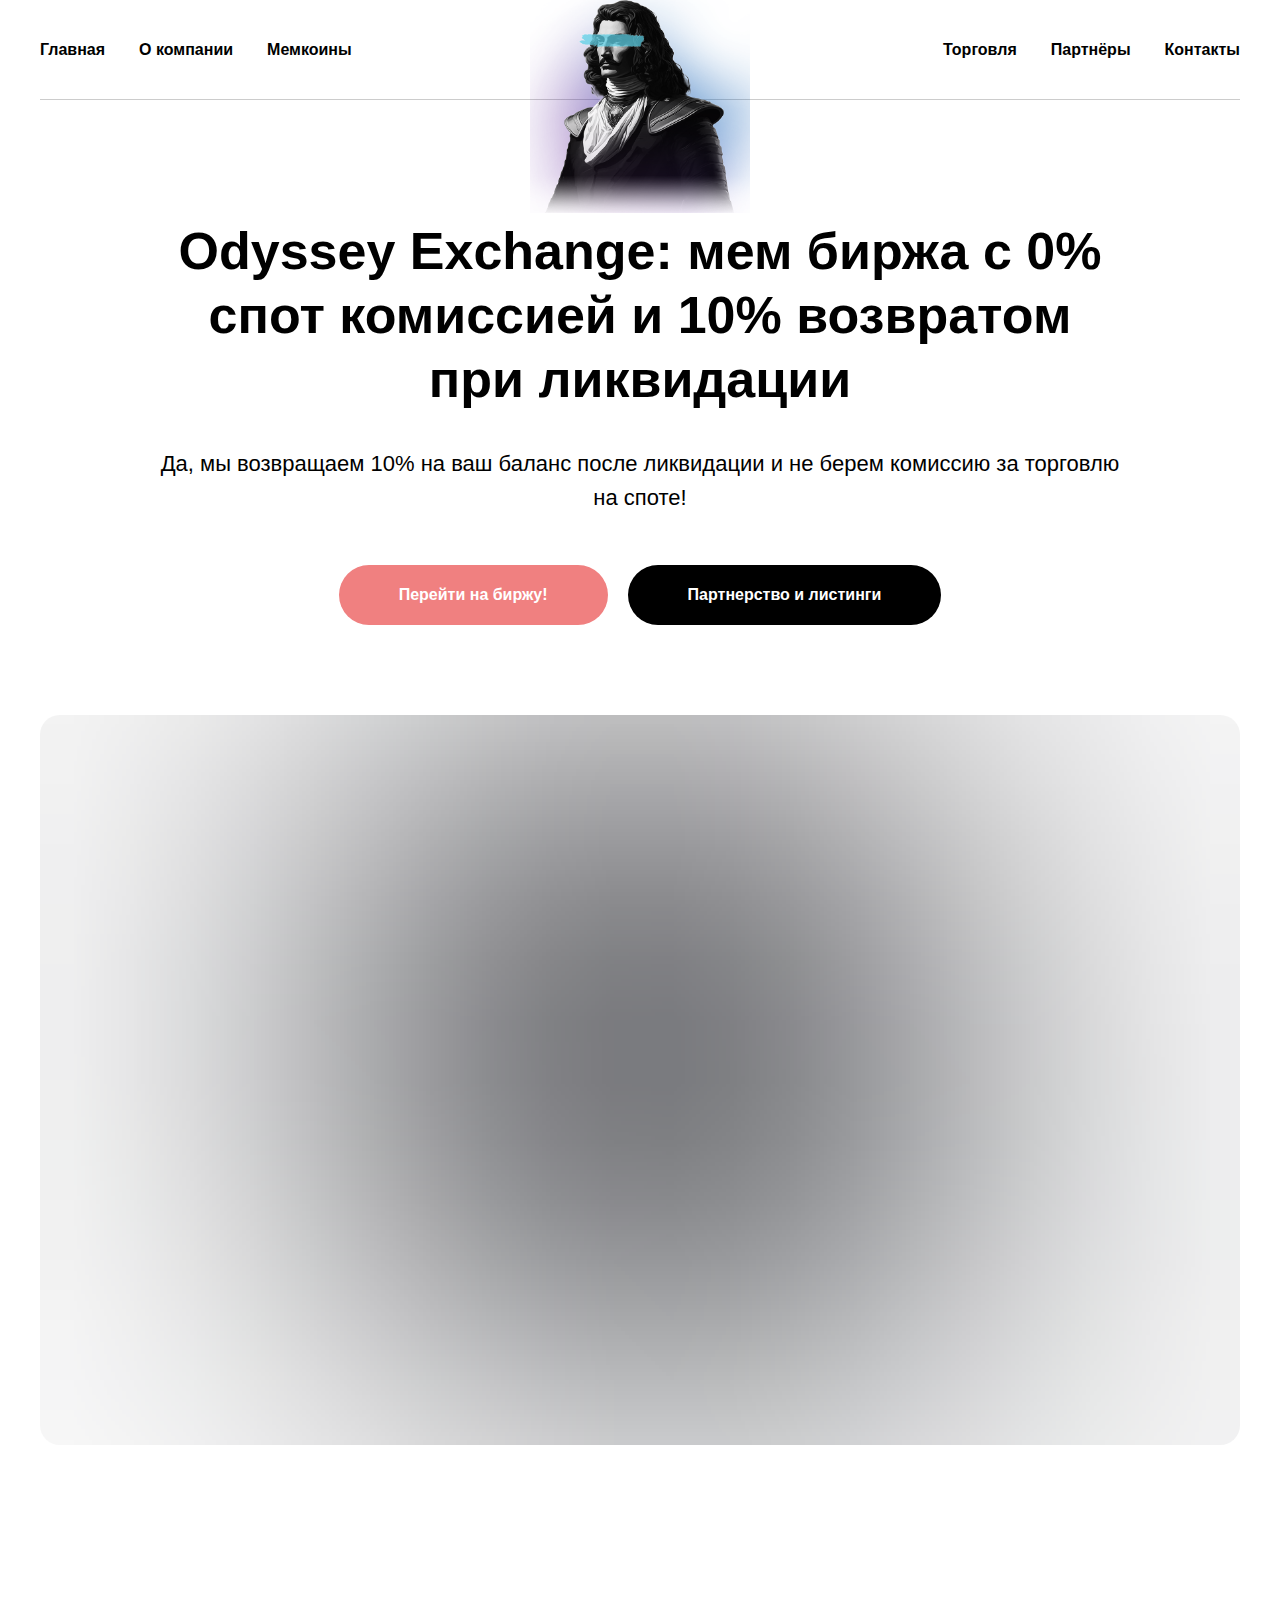
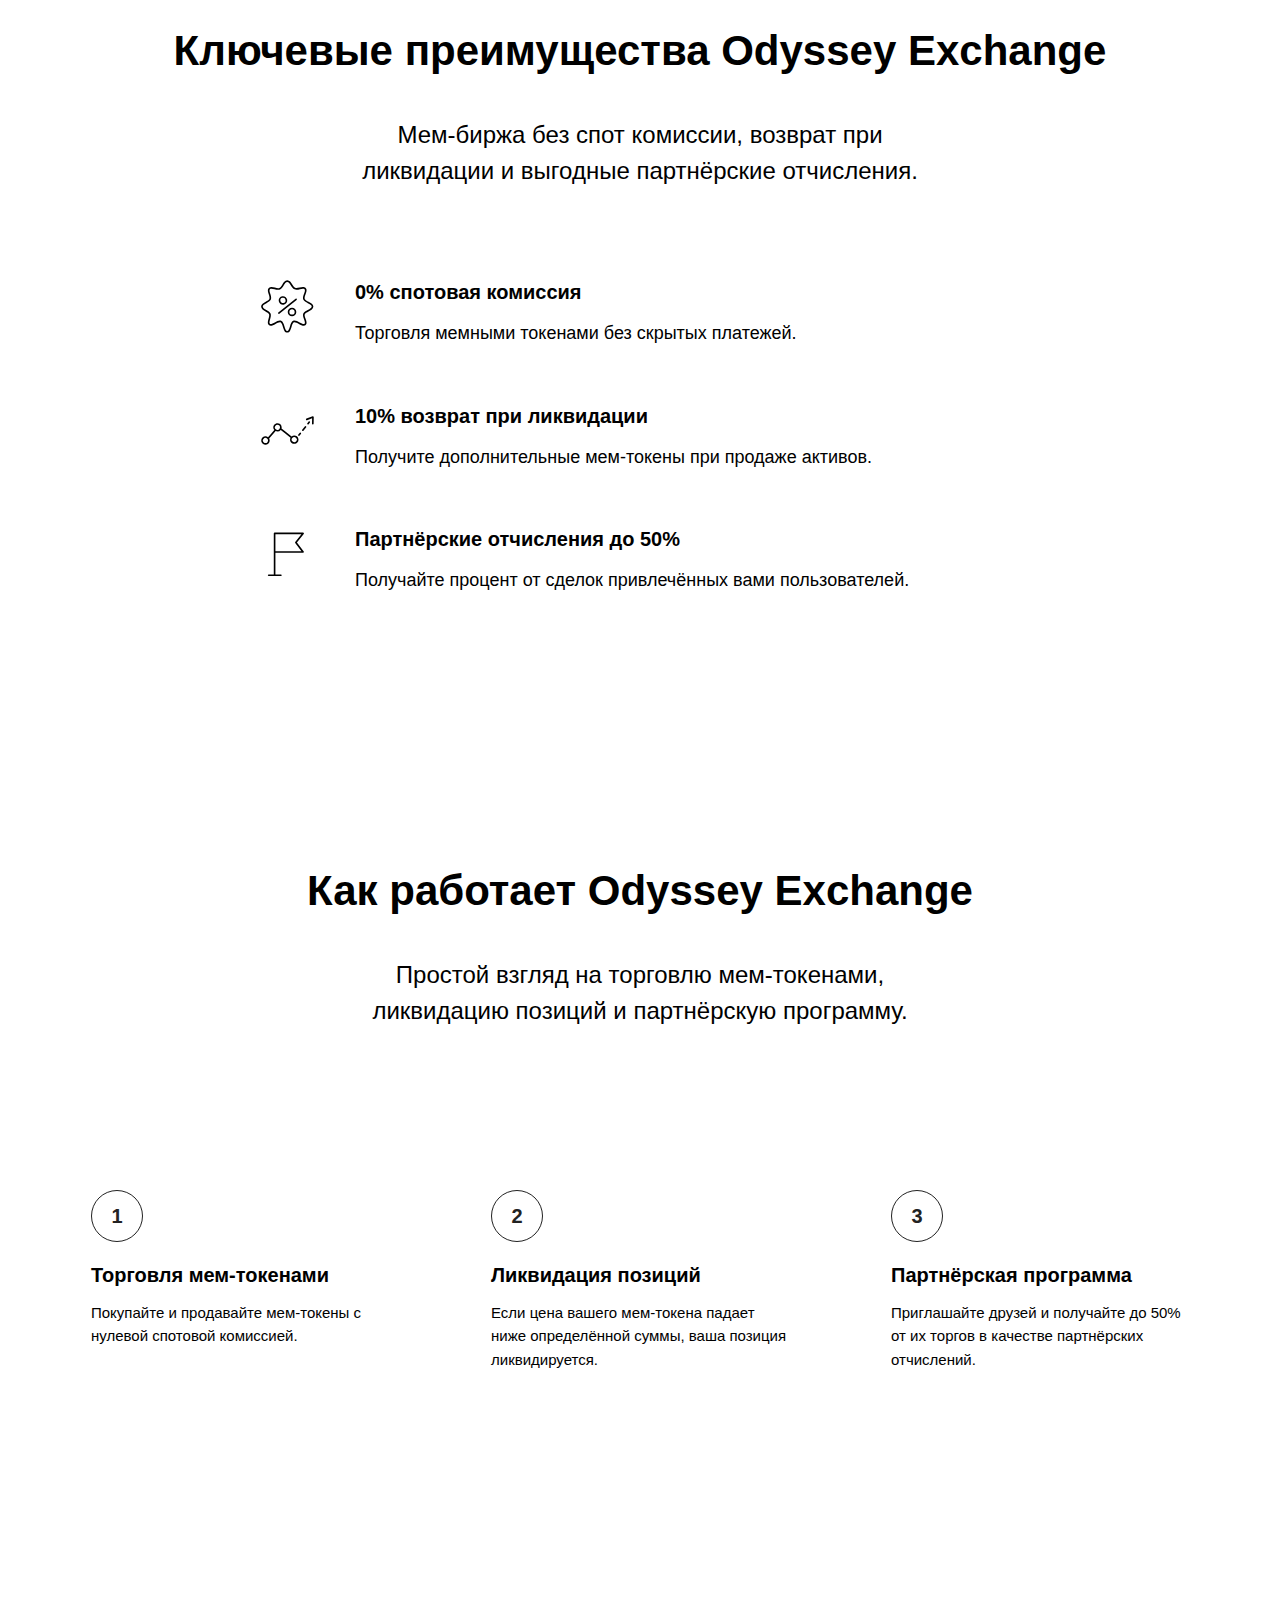
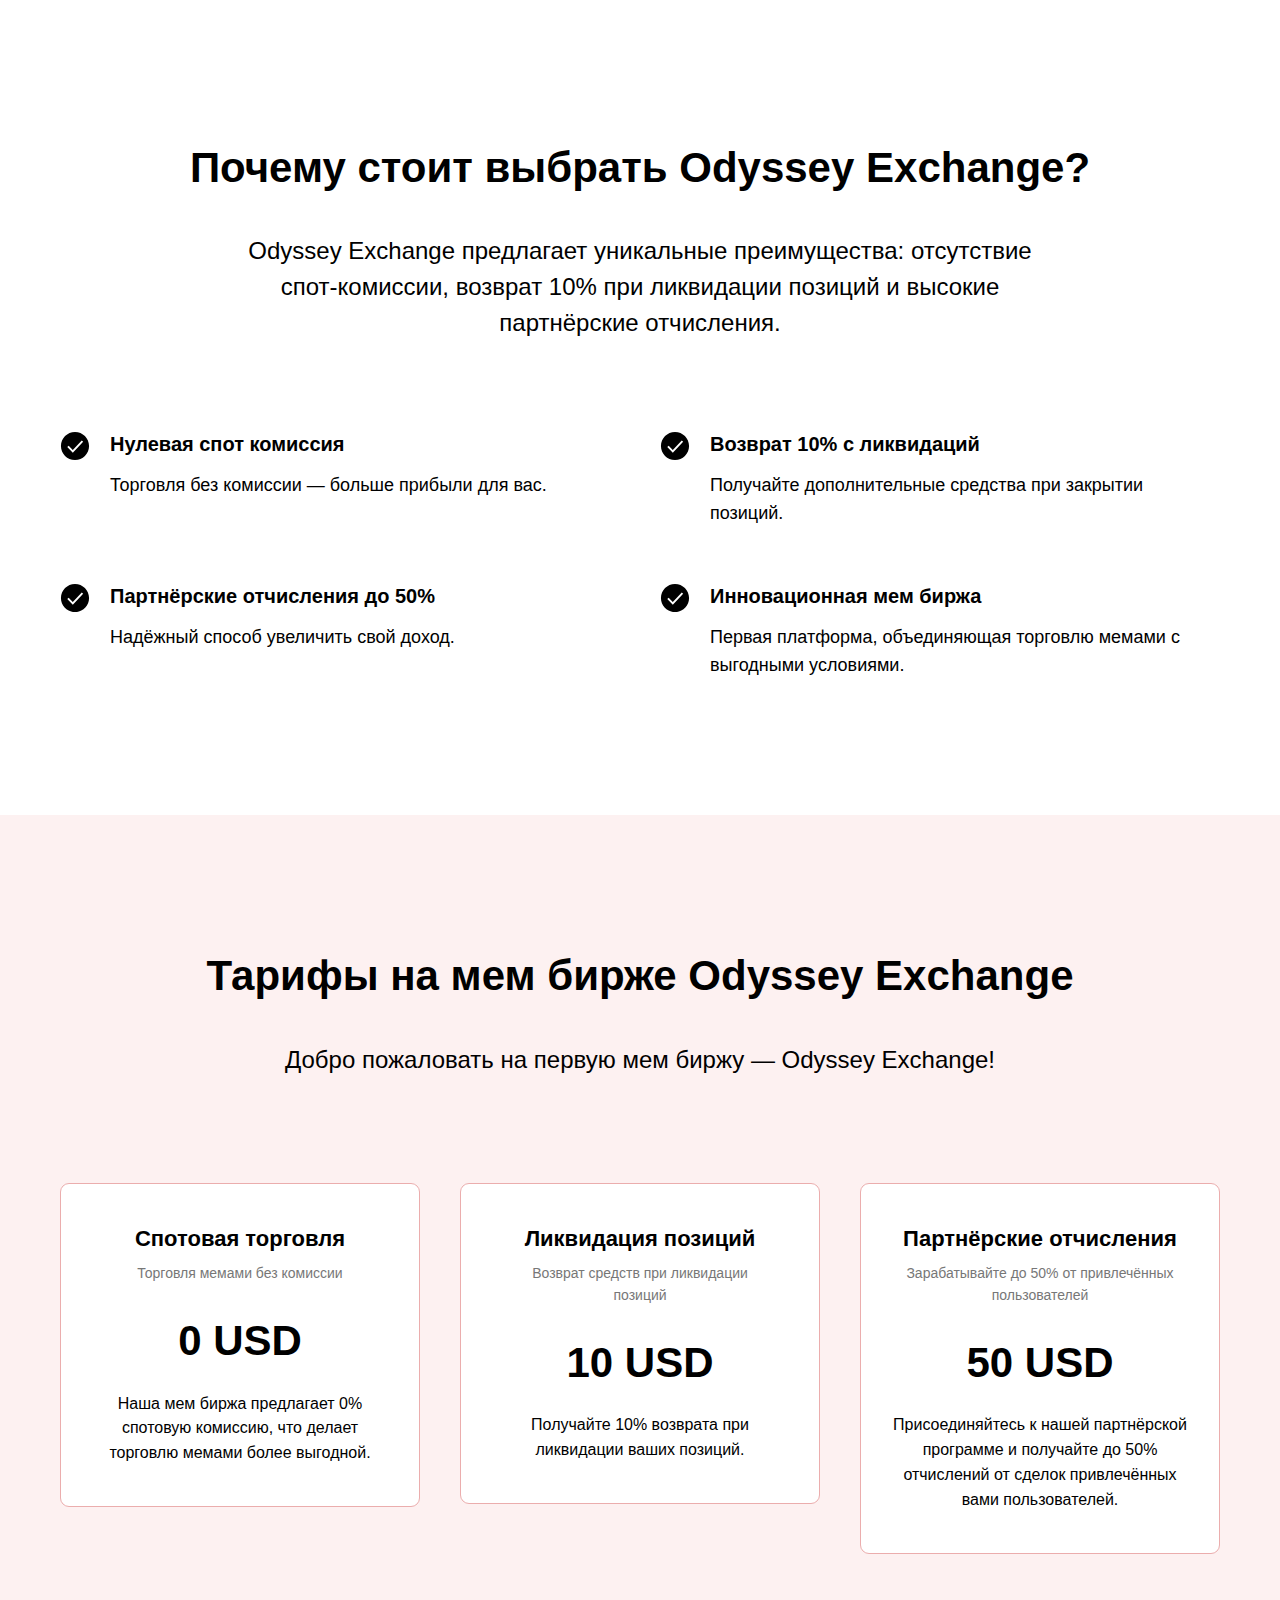
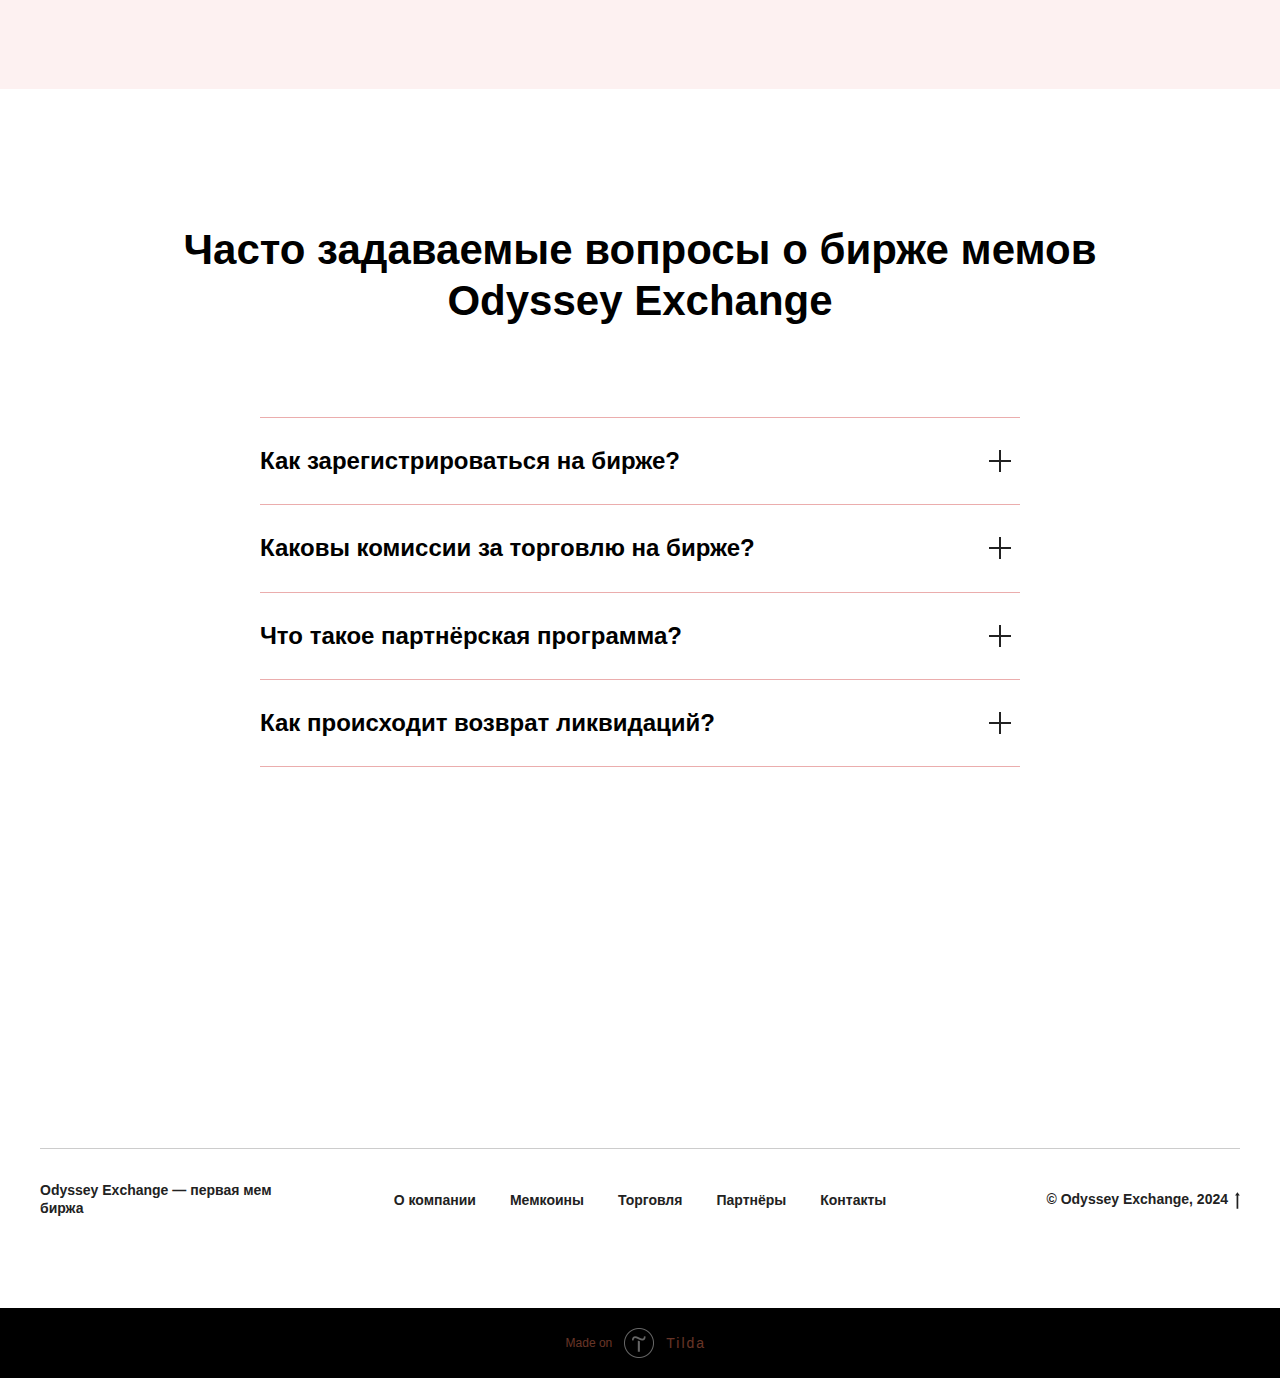
==== index.html @ 7c64e6f0 "Initial commit: Odyssey Exchange website with SEO optimization" ====
<!DOCTYPE html>
<html lang="ru">
<head>
    <meta charset="utf-8" />
    <meta http-equiv="Content-Type" content="text/html; charset=utf-8" />
    <meta name="viewport" content="width=device-width, initial-scale=1.0" />
    
    <!-- Базовые мета-теги -->
    <meta name="robots" content="index, follow">
    <meta name="language" content="Russian">
    <meta name="revisit-after" content="3 days">
    <meta name="author" content="Odyssey Exchange">
    <meta name="format-detection" content="telephone=no" />
    <meta name="theme-color" content="#F0932B">
    
    <!-- Яндекс-специфичные мета-теги -->
    <meta name="yandex-verification" content="verification_token"/>
    <meta name="yandex-tableau-widget" content="logo=https://odyssey-exchange.ru/images/hero.png, color=#F0932B"/>
    <meta property="ya:interaction" content="YANDEX_METRIKA_ID" data-counter="YANDEX_METRIKA_ID"/>
    <meta name="yandex:region" content="Russia"/>
    
    <!-- Основные мета-теги -->
    <title>Odyssey Exchange | Первая биржа мемкоинов с возвратом 10% при ликвидации | Спот 0%</title>
    <meta name="description" content="Торгуйте мемкоинами без комиссии на первой русскоязычной бирже Odyssey Exchange. Уникальная система возврата 10% при ликвидации, партнерская программа до 50% от комиссий. Начните торговать прямо сейчас!" />
    <meta name="keywords" content="биржа мемкоинов, odyssey exchange, торговля мемами, криптобиржа без комиссии, мем токены, возврат при ликвидации, партнерская программа криптобиржи, русская биржа криптовалют" />
    
    <!-- Canonical URL -->
    <link rel="canonical" href="https://odyssey-exchange.ru/" />
    
    <!-- Open Graph Tags -->
    <meta property="og:url" content="https://odyssey-exchange.ru/" />
    <meta property="og:type" content="website" />
    <meta property="og:title" content="Odyssey Exchange | Биржа мемкоинов с возвратом при ликвидации" />
    <meta property="og:description" content="Торгуйте мемкоинами без комиссии. 10% возврат при ликвидации, партнерская программа до 50%. Начните сейчас!" />
    <meta property="og:image" content="https://odyssey-exchange.ru/images/hero.png" />
    <meta property="og:locale" content="ru_RU" />
    <meta property="og:site_name" content="Odyssey Exchange" />
    
    <!-- Турбо-страницы -->
    <link rel="alternate" type="application/rss+xml" title="RSS" href="https://odyssey-exchange.ru/turbo.xml"/>
    
    <!-- Schema.org разметка -->
    <script type="application/ld+json">
        {
            "@context": "https://schema.org",
            "@type": "Organization",
            "@id": "https://odyssey-exchange.ru/#organization",
            "name": "Odyssey Exchange",
            "url": "https://odyssey-exchange.ru",
            "logo": "https://odyssey-exchange.ru/images/hero.png",
            "description": "Первая русскоязычная биржа мемкоинов с возвратом при ликвидации и нулевой комиссией",
            "address": {
                "@type": "PostalAddress",
                "addressCountry": "RU"
            },
            "sameAs": [
                "https://t.me/odysseyexchange",
                "https://twitter.com/odysseyexchange"
            ],
            "aggregateRating": {
                "@type": "AggregateRating",
                "ratingValue": "4.8",
                "reviewCount": "150",
                "bestRating": "5",
                "worstRating": "1"
            }
        }
        </script>
    
    <script type="application/ld+json">
    {
        "@context": "https://schema.org",
        "@type": "WebSite",
        "@id": "https://odyssey-exchange.ru/#website",
        "url": "https://odyssey-exchange.ru",
        "name": "Odyssey Exchange",
        "description": "Первая биржа мемкоинов с возвратом 10% при ликвидации",
        "potentialAction": {
            "@type": "SearchAction",
            "target": "https://odyssey-exchange.ru/search?q={search_term_string}",
            "query-input": "required name=search_term_string"
        }
    }
    </script>
    
    <script type="application/ld+json">
    {
        "@context": "https://schema.org",
        "@type": "BreadcrumbList",
        "itemListElement": [{
            "@type": "ListItem",
            "position": 1,
            "name": "Главная",
            "item": "https://odyssey-exchange.ru"
        }]
    }
    </script>
    
    <script type="application/ld+json">
    {
        "@context": "https://schema.org",
        "@type": "FAQPage",
        "mainEntity": [{
            "@type": "Question",
            "name": "Что такое возврат при ликвидации?",
            "acceptedAnswer": {
                "@type": "Answer",
                "text": "При ликвидации позиции мы возвращаем 10% от суммы на ваш баланс."
            }
        }, {
            "@type": "Question",
            "name": "Какая комиссия на спот-торговле?",
            "acceptedAnswer": {
                "@type": "Answer",
                "text": "На Odyssey Exchange спот-торговля осуществляется с нулевой комиссией."
            }
        }, {
            "@type": "Question",
            "name": "Как работает партнерская программа?",
            "acceptedAnswer": {
                "@type": "Answer",
                "text": "Вы можете получать до 50% от комиссий, генерируемых приглашенными вами пользователями."
            }
        }]
    }
    </script>
    
    <!-- Security Headers -->
    <meta http-equiv="X-UA-Compatible" content="IE=edge">
    <meta http-equiv="Content-Security-Policy" content="upgrade-insecure-requests">

    <!-- Assets -->
    <meta http-equiv="x-dns-prefetch-control" content="on">
    <link rel="dns-prefetch" href="https://ws.tildacdn.com">
    <link rel="shortcut icon" href="images/tildafavicon.ico" type="image/x-icon" />
    
    <!-- CSS -->
    <link rel="stylesheet" href="css/tilda-grid-3.0.min.css" type="text/css" media="all" onerror="this.loaderr='y';"/>
    <link rel="stylesheet" href="css/tilda-blocks-page61067949.min.css?t=1736511829" type="text/css" media="all" onerror="this.loaderr='y';" />
    <link rel="stylesheet" href="css/tilda-cards-1.0.min.css" type="text/css" media="all" onerror="this.loaderr='y';" />
    <link rel="stylesheet" href="css/fonts-tildasans.css" type="text/css" media="all" onerror="this.loaderr='y';" />
    
    <!-- JavaScript -->
    <script src="js/jquery-1.10.2.min.js" onerror="this.loaderr='y';"></script>
    <script src="js/tilda-scripts-3.0.min.js" onerror="this.loaderr='y';"></script>
    <script src="js/tilda-blocks-page61067949.min.js?t=1736511829" onerror="this.loaderr='y';"></script>
    <script src="js/lazyload-1.3.min.js" async charset="utf-8"></script>
    <script src="js/tilda-animation-2.0.min.js" charset="utf-8" async onerror="this.loaderr='y';"></script>
    <script src="js/tilda-menu-1.0.min.js" charset="utf-8" async onerror="this.loaderr='y';"></script>
    <script src="js/tilda-zero-1.1.min.js" charset="utf-8" async onerror="this.loaderr='y';"></script>
    <script src="https://neo.tildacdn.com/js/tilda-fallback-1.0.min.js" async charset="utf-8"></script>
    <!-- Яндекс.Турбо -->
    <link rel="alternate" type="application/rss+xml" title="RSS" href="https://odyssey-exchange.ru/turbo.xml"/>
</head>

<body class="t-body" style="margin:0;"> <!--allrecords--> <div id="allrecords" data-tilda-export="yes" class="t-records" data-hook="blocks-collection-content-node" data-tilda-project-id="11776011" data-tilda-page-id="61067949" data-tilda-formskey="628ec1bbc24cb8c171eb792e11776011" data-tilda-cookie="no" data-tilda-lazy="yes" data-tilda-root-zone="one"> <div id="rec848725539" class="r t-rec" style="background-color:#ffffff; " data-animationappear="off" data-record-type="454" data-bg-color="#ffffff"> <!-- T454 --> <div id="nav848725539marker"></div> <div class="tmenu-mobile"> <div class="tmenu-mobile__container"> <div class="tmenu-mobile__burgerlogo"> <a href="https://ody.lol"> <img
src="images/tild3333-6138-4434-b730-666432323037__ody-35.png"
class="tmenu-mobile__imglogo"
imgfield="img"
style="max-width: 220px; width: 220px;"
alt="Odyssey Exchange"> </a> </div> <button type="button"
class="t-menuburger t-menuburger_first "
aria-label="Навигационное меню"
aria-expanded="false"> <span style="background-color:#000000;"></span> <span style="background-color:#000000;"></span> <span style="background-color:#000000;"></span> <span style="background-color:#000000;"></span> </button> <script>function t_menuburger_init(recid) {var rec=document.querySelector('#rec' + recid);if(!rec) return;var burger=rec.querySelector('.t-menuburger');if(!burger) return;var isSecondStyle=burger.classList.contains('t-menuburger_second');if(isSecondStyle&&!window.isMobile&&!('ontouchend' in document)) {burger.addEventListener('mouseenter',function() {if(burger.classList.contains('t-menuburger-opened')) return;burger.classList.remove('t-menuburger-unhovered');burger.classList.add('t-menuburger-hovered');});burger.addEventListener('mouseleave',function() {if(burger.classList.contains('t-menuburger-opened')) return;burger.classList.remove('t-menuburger-hovered');burger.classList.add('t-menuburger-unhovered');setTimeout(function() {burger.classList.remove('t-menuburger-unhovered');},300);});}
burger.addEventListener('click',function() {if(!burger.closest('.tmenu-mobile')&&!burger.closest('.t450__burger_container')&&!burger.closest('.t466__container')&&!burger.closest('.t204__burger')&&!burger.closest('.t199__js__menu-toggler')) {burger.classList.toggle('t-menuburger-opened');burger.classList.remove('t-menuburger-unhovered');}});var menu=rec.querySelector('[data-menu="yes"]');if(!menu) return;var menuLinks=menu.querySelectorAll('.t-menu__link-item');var submenuClassList=['t978__menu-link_hook','t978__tm-link','t966__tm-link','t794__tm-link','t-menusub__target-link'];Array.prototype.forEach.call(menuLinks,function(link) {link.addEventListener('click',function() {var isSubmenuHook=submenuClassList.some(function(submenuClass) {return link.classList.contains(submenuClass);});if(isSubmenuHook) return;burger.classList.remove('t-menuburger-opened');});});menu.addEventListener('clickedAnchorInTooltipMenu',function() {burger.classList.remove('t-menuburger-opened');});}
t_onReady(function() {t_onFuncLoad('t_menuburger_init',function(){t_menuburger_init('848725539');});});</script> <style>.t-menuburger{position:relative;flex-shrink:0;width:28px;height:20px;padding:0;border:none;background-color:transparent;outline:none;-webkit-transform:rotate(0deg);transform:rotate(0deg);transition:transform .5s ease-in-out;cursor:pointer;z-index:999;}.t-menuburger span{display:block;position:absolute;width:100%;opacity:1;left:0;-webkit-transform:rotate(0deg);transform:rotate(0deg);transition:.25s ease-in-out;height:3px;background-color:#000;}.t-menuburger span:nth-child(1){top:0px;}.t-menuburger span:nth-child(2),.t-menuburger span:nth-child(3){top:8px;}.t-menuburger span:nth-child(4){top:16px;}.t-menuburger__big{width:42px;height:32px;}.t-menuburger__big span{height:5px;}.t-menuburger__big span:nth-child(2),.t-menuburger__big span:nth-child(3){top:13px;}.t-menuburger__big span:nth-child(4){top:26px;}.t-menuburger__small{width:22px;height:14px;}.t-menuburger__small span{height:2px;}.t-menuburger__small span:nth-child(2),.t-menuburger__small span:nth-child(3){top:6px;}.t-menuburger__small span:nth-child(4){top:12px;}.t-menuburger_fourth{height:12px;}.t-menuburger_fourth.t-menuburger__small{height:8px;}.t-menuburger_fourth.t-menuburger__big{height:18px;}.t-menuburger_fourth span:nth-child(2),.t-menuburger_fourth span:nth-child(3){top:4px;opacity:0;}.t-menuburger_fourth span:nth-child(4){top:8px;}.t-menuburger_fourth.t-menuburger__small span:nth-child(2),.t-menuburger_fourth.t-menuburger__small span:nth-child(3){top:3px;}.t-menuburger_fourth.t-menuburger__small span:nth-child(4){top:6px;}.t-menuburger_fourth.t-menuburger__small span:nth-child(2),.t-menuburger_fourth.t-menuburger__small span:nth-child(3){top:3px;}.t-menuburger_fourth.t-menuburger__small span:nth-child(4){top:6px;}.t-menuburger_fourth.t-menuburger__big span:nth-child(2),.t-menuburger_fourth.t-menuburger__big span:nth-child(3){top:6px;}.t-menuburger_fourth.t-menuburger__big span:nth-child(4){top:12px;}@media (hover),(min-width:0\0){.t-menuburger_fourth:not(.t-menuburger-opened):hover span:nth-child(1){transform:translateY(1px);}.t-menuburger_fourth:not(.t-menuburger-opened):hover span:nth-child(4){transform:translateY(-1px);}.t-menuburger_fourth.t-menuburger__big:not(.t-menuburger-opened):hover span:nth-child(1){transform:translateY(3px);}.t-menuburger_fourth.t-menuburger__big:not(.t-menuburger-opened):hover span:nth-child(4){transform:translateY(-3px);}}.t-menuburger_fourth.t-menuburger-opened span:nth-child(1),.t-menuburger_fourth.t-menuburger-opened span:nth-child(4){top:4px;}.t-menuburger_fourth.t-menuburger-opened span:nth-child(2),.t-menuburger_fourth.t-menuburger-opened span:nth-child(3){opacity:1;}@keyframes t-menuburger-anim{0%{width:80%;left:20%;right:0;}50%{width:100%;left:0;right:0;}100%{width:80%;left:0;right:20%;}}@keyframes t-menuburger-anim2{0%{width:80%;left:0;}50%{width:100%;right:0;left:0;}100%{width:80%;left:20%;right:0;}}</style> </div> </div> <style>.tmenu-mobile{background-color:#111;display:none;width:100%;top:0;z-index:990;}.tmenu-mobile_positionfixed{position:fixed;}.tmenu-mobile__text{color:#fff;}.tmenu-mobile__container{min-height:64px;padding:20px;position:relative;box-sizing:border-box;display:-webkit-flex;display:-ms-flexbox;display:flex;-webkit-align-items:center;-ms-flex-align:center;align-items:center;-webkit-justify-content:space-between;-ms-flex-pack:justify;justify-content:space-between;}.tmenu-mobile__list{display:block;}.tmenu-mobile__burgerlogo{display:inline-block;font-size:24px;font-weight:400;white-space:nowrap;vertical-align:middle;}.tmenu-mobile__imglogo{height:auto;display:block;max-width:300px!important;box-sizing:border-box;padding:0;margin:0 auto;}@media screen and (max-width:980px){.tmenu-mobile__menucontent_hidden{display:none;height:100%;}.tmenu-mobile{display:block;}}@media screen and (max-width:980px){#rec848725539 .tmenu-mobile{background-color:#ffffff;}#rec848725539 .t-menuburger{-webkit-order:1;-ms-flex-order:1;order:1;}}</style> <style> #rec848725539 .tmenu-mobile__burgerlogo a{color:#000000;}</style> <style> #rec848725539 .tmenu-mobile__burgerlogo__title{color:#000000;}</style> <div id="nav848725539" class="t454 t454__positionstatic tmenu-mobile__menucontent_hidden" style="background-color: rgba(255,255,255,1); height:100px; " data-bgcolor-hex="#ffffff" data-bgcolor-rgba="rgba(255,255,255,1)" data-navmarker="nav848725539marker" data-appearoffset="" data-bgopacity-two="" data-menushadow="" data-menushadow-css="" data-bgopacity="1" data-menu="yes"> <div class="t454__maincontainer " style="height:100px;"> <div class="t454__logowrapper"> <div class="t454__logowrapper2"> <div style="display: block;"> <a href="https://ody.lol"> <img class="t454__imglogo t454__imglogomobile"
src="images/tild3333-6138-4434-b730-666432323037__ody-35.png"
imgfield="img"
style="max-width: 220px; width: 220px;"
alt="Odyssey Exchange"> </a> </div> </div> </div> <div class="t454__leftwrapper" style=" padding-right:160px; text-align: left;"> <nav class="t454__leftmenuwrapper"> <ul role="list" class="t454__list t-menu__list"> <li class="t454__list_item"
style="padding:0 15px 0 0;"> <a class="t-menu__link-item"
href="/"
data-menu-submenu-hook=""
data-menu-item-number="1">
Главная
</a> </li> <li class="t454__list_item"
style="padding:0 15px;"> <a class="t-menu__link-item"
href="/about"
data-menu-submenu-hook=""
data-menu-item-number="2">
О компании
</a> </li> <li class="t454__list_item"
style="padding:0 0 0 15px;"> <a class="t-menu__link-item"
href="/memecoins"
data-menu-submenu-hook=""
data-menu-item-number="3">
Мемкоины
</a> </li> </ul> </nav> </div> <div class="t454__rightwrapper" style=" padding-left:160px; text-align: right;"> <nav class="t454__rightmenuwrapper"> <ul class="t454__list t-menu__list"> <li class="t454__list_item" style="padding:0 15px 0 0;"> <a class="t-menu__link-item" href="/trade" data-menu-submenu-hook="" data-menu-item-number="4">Торговля</a> </li> <li class="t454__list_item" style="padding:0 15px;"> <a class="t-menu__link-item" href="/partners" data-menu-submenu-hook="" data-menu-item-number="5">Партнёры</a> </li> <li class="t454__list_item" style="padding:0 0 0 15px;"> <a class="t-menu__link-item" href="/contacts" data-menu-submenu-hook="" data-menu-item-number="6">Контакты</a> </li> </ul> </nav> </div> <div class="t454__linewrapper"> <hr class="t454__horizontalline" style=" background-color:#000000; height:1px; opacity:0.2;"> </div> </div> </div> <style>@media screen and (max-width:980px){#rec848725539 .t454__logowrapper{display:none;}}</style> <style>@media screen and (max-width:980px){#rec848725539 .t454__leftcontainer{padding:20px;}}@media screen and (max-width:980px){#rec848725539 .t454__imglogo{padding:20px 0;}}</style> <script>t_onReady(function() {t_onFuncLoad('t_menu__highlightActiveLinks',function() {t_menu__highlightActiveLinks('.t454__list_item a');});});t_onFuncLoad('t_menu__setBGcolor',function() {window.addEventListener('resize',t_throttle(function() {t_menu__setBGcolor('848725539','.t454');}));});t_onReady(function() {t_onFuncLoad('t_menu__setBGcolor',function() {t_menu__setBGcolor('848725539','.t454');});t_onFuncLoad('t_menu__interactFromKeyboard',function() {t_menu__interactFromKeyboard('848725539');});});</script> <script>t_onReady(function() {t_onFuncLoad('t_menu__createMobileMenu',function() {t_menu__createMobileMenu('848725539','.t454');});});</script> <style>#rec848725539 .t-menu__link-item{}@supports (overflow:-webkit-marquee) and (justify-content:inherit){#rec848725539 .t-menu__link-item,#rec848725539 .t-menu__link-item.t-active{opacity:1 !important;}}</style> <style> #rec848725539 .t454__logowrapper2 a{color:#000000;}#rec848725539 a.t-menu__link-item{color:#000000;font-weight:600;}</style> <style> #rec848725539 .t454__logo{color:#000000;}</style> <!--[if IE 8]> <style>#rec848725539 .t454{filter:progid:DXImageTransform.Microsoft.gradient(startColorStr='#D9ffffff',endColorstr='#D9ffffff');}</style> <![endif]--> </div> <div id="rec848725540" class="r t-rec t-rec_pt_120 t-rec_pt-res-480_90 t-rec_pb_45 t-rec_pb-res-480_15" style="padding-top:120px;padding-bottom:45px;background-color:#fff; " data-animationappear="off" data-record-type="1001" data-bg-color="#fff"> <!-- t1001 --> <div class="t1001"> <div class="t-container t-align_center"> <div class="t-col t-col_10 t-prefix_1"> <div class="t1001__title t-title t-title_md t-margin_auto" field="title">Odyssey Exchange: мем биржа с 0% спот комиссией и 10% возвратом при ликвидации</div> <div class="t1001__descr t-descr t-descr_lg t-margin_auto" field="descr">Да, мы возвращаем 10% на ваш баланс после ликвидации и не берем комиссию за торговлю на споте!</div> <div class="t1001__btn-wrapper "> <div class="t-btnwrapper" style="margin-bottom: 20px; margin-left: 10px; margin-right: 10px;"> <a href="https://ody.lol" target="" class="t1001__btn t-btn t-btn_md " style="color:#ffffff;background-color:#f08080;border-radius:30px; -moz-border-radius:30px; -webkit-border-radius:30px;" data-buttonfieldset="button"> <span>Перейти на биржу!</span> </a> </div> <div class="t-btnwrapper" style="margin-left: 10px; margin-right: 10px;"> <a href="https://t.me/t_dmi3" target="_blank" rel="noopener noreferrer" class="t1001__btn t-btn t-btn_md " style="color:#ffffff;background-color:#000000;border-radius:30px; -moz-border-radius:30px; -webkit-border-radius:30px;" data-buttonfieldset="button2"> <span>Партнерство и листинги</span> </a> </div> </div> </div> </div> <div class="t1001__img-wrapper t1001__container_indent"> <div class="t1001__img t-bgimg" data-original="images/tild3234-6533-4862-b365-633631636539__scale_2400_1.png"
style="background-image:url('images/tild3234-6533-4862-b365-633631636539__-__resizeb__20x__scale_2400_1.png');"
itemscope itemtype="http://schema.org/ImageObject"> <meta itemprop="image" content="images/tild3234-6533-4862-b365-633631636539__scale_2400_1.png"> </div> </div> </div> <style> #rec848725540 .t1001__img{border-radius:20px;}</style> </div> <div id="rec848725542" class="r t-rec t-rec_pt_135 t-rec_pt-res-480_90 t-rec_pb_135 t-rec_pb-res-480_90" style="padding-top:135px;padding-bottom:135px;background-color:#fff; " data-animationappear="off" data-record-type="508" data-bg-color="#fff"> <!-- t508 --> <div class="t508"> <div class="t-section__container t-container t-container_flex"> <div class="t-col t-col_12 "> <div
class="t-section__title t-title t-title_xs t-align_center t-margin_auto"
field="btitle">
Ключевые преимущества Odyssey Exchange
</div> <div
class="t-section__descr t-descr t-descr_xl t-align_center t-margin_auto"
field="bdescr">
Мем-биржа без спот комиссии, возврат при ликвидации и выгодные партнёрские отчисления.
</div> </div> </div> <style>.t-section__descr {max-width:560px;}#rec848725542 .t-section__title {margin-bottom:40px;}#rec848725542 .t-section__descr {margin-bottom:90px;}@media screen and (max-width:960px) {#rec848725542 .t-section__title {margin-bottom:20px;}#rec848725542 .t-section__descr {margin-bottom:45px;}}</style> <style> #rec848725542 .t-section__descr{max-width:560px;}</style> <ul role="list" class="t508__container t-container"> <li class="t-col t-col_8 t-prefix_2 t-item t-list__item "> <div class="t-cell t-valign_top"> <div class="t508__bgimg t-bgimg"
imgfield="li_img__7317094526320" data-original="images/lib__icons__tilda__discount_percent_benefit_offer.svg" data-color="#F08080"
style=" background-image: url('images/lib__icons__tilda__discount_percent_benefit_offer.svg');"
itemscope itemtype="http://schema.org/ImageObject"> <meta itemprop="image" content="images/lib__icons__tilda__discount_percent_benefit_offer.svg"> </div> </div> <div class="t508__textwrapper t-cell t-valign_top"> <div class="t-name t-name_md t508__bottommargin" field="li_title__7317094526320">0% спотовая комиссия</div> <div class="t508__descr t-descr t-descr_sm" field="li_descr__7317094526320">Торговля мемными токенами без скрытых платежей.</div> </div> </li> <li class="t-col t-col_8 t-prefix_2 t-item t-list__item "> <div class="t-cell t-valign_top"> <div class="t508__bgimg t-bgimg"
imgfield="li_img__7317094526321" data-original="images/lib__icons__tilda__progress_improvemnt_increase.svg" data-color="#F08080"
style=" background-image: url('images/lib__icons__tilda__progress_improvemnt_increase.svg');"
itemscope itemtype="http://schema.org/ImageObject"> <meta itemprop="image" content="images/lib__icons__tilda__progress_improvemnt_increase.svg"> </div> </div> <div class="t508__textwrapper t-cell t-valign_top"> <div class="t-name t-name_md t508__bottommargin" field="li_title__7317094526321">10% возврат при ликвидации</div> <div class="t508__descr t-descr t-descr_sm" field="li_descr__7317094526321">Получите дополнительные мем-токены при продаже активов.</div> </div> </li> <li class="t-col t-col_8 t-prefix_2 t-item t-list__item "> <div class="t-cell t-valign_top"> <div class="t508__bgimg t-bgimg"
imgfield="li_img__7317094526322" data-original="images/lib__tildaicon__37373331-3938-4130-b663-326562383532__cafe_flag.svg" data-color="#F08080"
style=" background-image: url('images/lib__tildaicon__37373331-3938-4130-b663-326562383532__cafe_flag.svg');"
itemscope itemtype="http://schema.org/ImageObject"> <meta itemprop="image" content="images/lib__tildaicon__37373331-3938-4130-b663-326562383532__cafe_flag.svg"> </div> </div> <div class="t508__textwrapper t-cell t-valign_top"> <div class="t-name t-name_md t508__bottommargin" field="li_title__7317094526322">Партнёрские отчисления до 50%</div> <div class="t508__descr t-descr t-descr_sm" field="li_descr__7317094526322">Получайте процент от сделок привлечённых вами пользователей.</div> </div> </li> </ul> </div> <script>t_onReady(function() {t_onFuncLoad('t__paintIcons',function() {t__paintIcons('848725542','.t508__img, .t508__bgimg');});});</script> </div> <div id="rec848725544" class="r t-rec t-rec_pt_135 t-rec_pt-res-480_90 t-rec_pb_135 t-rec_pb-res-480_90" style="padding-top:135px;padding-bottom:135px;background-color:#fff; " data-animationappear="off" data-record-type="948" data-bg-color="#fff"> <!-- t948 --> <div class="t948"> <div class="t-section__container t-container t-container_flex"> <div class="t-col t-col_12 "> <div
class="t-section__title t-title t-title_xs t-align_center t-margin_auto"
field="btitle">
Как работает Odyssey Exchange
</div> <div
class="t-section__descr t-descr t-descr_xl t-align_center t-margin_auto"
field="bdescr">
Простой взгляд на торговлю мем-токенами, ликвидацию позиций и партнёрскую программу.
</div> </div> </div> <style>.t-section__descr {max-width:560px;}#rec848725544 .t-section__title {margin-bottom:40px;}#rec848725544 .t-section__descr {margin-bottom:120px;}@media screen and (max-width:960px) {#rec848725544 .t-section__title {margin-bottom:20px;}#rec848725544 .t-section__descr {margin-bottom:65px;}}</style> <style> #rec848725544 .t-section__descr{max-width:560px;}</style> <div class="t-container"> <div class="t948__row"> <div class="t-item t948__col t-col t-col_4 " style=""> <div class="t948__content"> <div class="t948__textwrapper" style=" border: 1px solid transparent; background-color: #fff;"> <div class="t948__circle" style=" "> <div class="t948__number t-name t-name_md" style="">1</div> </div> <div class="t948__title t-name t-name_md" field="li_title__4157094636330"><span style="text-align: left;">Торговля мем-токенами</span></div> <div class="t948__descr t-text t-text_xs" field="li_descr__4157094636330">Покупайте и продавайте мем-токены с нулевой спотовой комиссией.</div> </div> </div> </div> <div class="t-item t948__col t-col t-col_4 " style=""> <div class="t948__content"> <div class="t948__textwrapper" style=" border: 1px solid transparent; background-color: #fff;"> <div class="t948__circle" style=" "> <div class="t948__number t-name t-name_md" style="">2</div> </div> <div class="t948__title t-name t-name_md" field="li_title__4157094636331">Ликвидация позиций</div> <div class="t948__descr t-text t-text_xs" field="li_descr__4157094636331">Если цена вашего мем-токена падает ниже определённой суммы, ваша позиция ликвидируется.</div> </div> </div> </div> <div class="t-item t948__col t-col t-col_4 " style=""> <div class="t948__content"> <div class="t948__textwrapper" style=" border: 1px solid transparent; background-color: #fff;"> <div class="t948__circle" style=" "> <div class="t948__number t-name t-name_md" style="">3</div> </div> <div class="t948__title t-name t-name_md" field="li_title__4157094636332">Партнёрская программа</div> <div class="t948__descr t-text t-text_xs" field="li_descr__4157094636332">Приглашайте друзей и получайте до 50% от их торгов в качестве партнёрских отчислений.</div> </div> </div> </div> </div> </div> </div> <style> #rec848725544 .t948__textwrapper{border-radius:15px;}</style> </div> <div id="rec848725545" class="r t-rec t-rec_pt_135 t-rec_pt-res-480_90 t-rec_pb_135 t-rec_pb-res-480_90" style="padding-top:135px;padding-bottom:135px;background-color:#fff; " data-animationappear="off" data-record-type="820" data-bg-color="#fff"> <!-- t820 --> <div class="t820"> <div class="t-section__container t-container t-container_flex"> <div class="t-col t-col_12 "> <div
class="t-section__title t-title t-title_xs t-align_center t-margin_auto"
field="btitle">
Почему стоит выбрать Odyssey Exchange?
</div> <div
class="t-section__descr t-descr t-descr_xl t-align_center t-margin_auto"
field="bdescr">
Odyssey Exchange предлагает уникальные преимущества: отсутствие спот-комиссии, возврат 10% при ликвидации позиций и высокие партнёрские отчисления.
</div> </div> </div> <style>.t-section__descr {max-width:560px;}#rec848725545 .t-section__title {margin-bottom:40px;}#rec848725545 .t-section__descr {margin-bottom:90px;}@media screen and (max-width:960px) {#rec848725545 .t-section__title {margin-bottom:20px;}#rec848725545 .t-section__descr {margin-bottom:45px;}}</style> <style> #rec848725545 .t-section__descr{max-width:844px;}</style> <ul role="list" class="t820__container t-container"> <li class="t-col t-col_6 t820__col_first t-item t-list__item"> <div class="t-cell t-valign_top"> <div class="t820__bgimg t-bgimg"
imgfield="li_img__6497369133600" data-original="images/lib__icons__bullets__check5.svg" data-color="#F08080"
style="width: 30px; height: 30px; background-image: url('images/lib__icons__bullets__check5.svg');"
itemscope itemtype="http://schema.org/ImageObject"> <meta itemprop="image" content="images/lib__icons__bullets__check5.svg"> </div> </div> <div class="t820__textwrapper t-cell t-valign_top"> <div class="t-name t-name_md t820__bottommargin" field="li_title__6497369133600">Нулевая спот комиссия</div> <div class="t-descr t-descr_sm" field="li_descr__6497369133600">Торговля без комиссии — больше прибыли для вас.</div> </div> </li> <li class="t-col t-col_6 t-item t-list__item"> <div class="t-cell t-valign_top"> <div class="t820__bgimg t-bgimg"
imgfield="li_img__6497369133601" data-original="images/lib__icons__bullets__check5.svg" data-color="#F08080"
style="width: 30px; height: 30px; background-image: url('images/lib__icons__bullets__check5.svg');"
itemscope itemtype="http://schema.org/ImageObject"> <meta itemprop="image" content="images/lib__icons__bullets__check5.svg"> </div> </div> <div class="t820__textwrapper t-cell t-valign_top"> <div class="t-name t-name_md t820__bottommargin" field="li_title__6497369133601">Возврат 10% с ликвидаций</div> <div class="t-descr t-descr_sm" field="li_descr__6497369133601">Получайте дополнительные средства при закрытии позиций.</div> </div> </li> <li class="t-col t-col_6 t-item t-list__item"> <div class="t-cell t-valign_top"> <div class="t820__bgimg t-bgimg"
imgfield="li_img__6497369133602" data-original="images/lib__icons__bullets__check5.svg" data-color="#F08080"
style="width: 30px; height: 30px; background-image: url('images/lib__icons__bullets__check5.svg');"
itemscope itemtype="http://schema.org/ImageObject"> <meta itemprop="image" content="images/lib__icons__bullets__check5.svg"> </div> </div> <div class="t820__textwrapper t-cell t-valign_top"> <div class="t-name t-name_md t820__bottommargin" field="li_title__6497369133602">Партнёрские отчисления до 50%</div> <div class="t-descr t-descr_sm" field="li_descr__6497369133602">Надёжный способ увеличить свой доход.</div> </div> </li> <li class="t-col t-col_6 t-item t-list__item"> <div class="t-cell t-valign_top"> <div class="t820__bgimg t-bgimg"
imgfield="li_img__6497369133603" data-original="images/lib__icons__bullets__check5.svg" data-color="#F08080"
style="width: 30px; height: 30px; background-image: url('images/lib__icons__bullets__check5.svg');"
itemscope itemtype="http://schema.org/ImageObject"> <meta itemprop="image" content="images/lib__icons__bullets__check5.svg"> </div> </div> <div class="t820__textwrapper t-cell t-valign_top"> <div class="t-name t-name_md t820__bottommargin" field="li_title__6497369133603">Инновационная мем биржа</div> <div class="t-descr t-descr_sm" field="li_descr__6497369133603">Первая платформа, объединяющая торговлю мемами с выгодными условиями.</div> </div> </li> </ul> </div> <script>t_onReady(function() {t_onFuncLoad('t__paintIcons',function() {t__paintIcons('848725545','.t820__img, .t820__bgimg');});});</script> </div> <div id="rec848725547" class="r t-rec t-rec_pt_135 t-rec_pt-res-480_90 t-rec_pb_135 t-rec_pb-res-480_90" style="padding-top:135px;padding-bottom:135px;background-color:#fdf1f1; " data-animationappear="off" data-record-type="1069" data-bg-color="#fdf1f1"> <!-- t1069 --> <div class="t1069" data-display-changed="true"> <div class="t-section__container t-container t-container_flex"> <div class="t-col t-col_12 "> <div
class="t-section__title t-title t-title_xs t-align_center t-margin_auto"
field="btitle">
Тарифы на мем бирже Odyssey Exchange
</div> <div
class="t-section__descr t-descr t-descr_xl t-align_center t-margin_auto"
field="bdescr">
Добро пожаловать на первую мем биржу — Odyssey Exchange!
</div> </div> </div> <style>.t-section__descr {max-width:560px;}#rec848725547 .t-section__title {margin-bottom:40px;}#rec848725547 .t-section__descr {margin-bottom:105px;}@media screen and (max-width:960px) {#rec848725547 .t-section__title {margin-bottom:20px;}#rec848725547 .t-section__descr {margin-bottom:30px;}}</style> <style> #rec848725547 .t-section__descr{max-width:740px;}</style> <div class="t-container t-card__container "> <div class="t1069__row"> <div class="t1069__col t-card__col t-col t-col_4 t-align_center "> <div class="t1069__content" style="border: 1px solid #ebadad; background-color: #fff;"> <div class="t-card__title t-name t-name_lg" field="li_title__4117133932380">
Спотовая торговля
</div> <div class="t-card__uptitle t-descr t-descr_xxs" field="li_subtitle__4117133932380">
Торговля мемами без комиссии
</div> <div class="t1069__price t-title t-title_xs" field="li_price__4117133932380" data-redactor-toolbar="no">
0 USD
</div> <div class="t-card__descr t-descr t-descr_xs" field="li_descr__4117133932380">
Наша мем биржа предлагает 0% спотовую комиссию, что делает торговлю мемами более выгодной.
</div> </div> </div> <div class="t1069__col t-card__col t-col t-col_4 t-align_center "> <div class="t1069__content" style="border: 1px solid #ebadad; background-color: #fff;"> <div class="t-card__title t-name t-name_lg" field="li_title__4117133932381">
Ликвидация позиций
</div> <div class="t-card__uptitle t-descr t-descr_xxs" field="li_subtitle__4117133932381">
Возврат средств при ликвидации позиций
</div> <div class="t1069__price t-title t-title_xs" field="li_price__4117133932381" data-redactor-toolbar="no">
10 USD
</div> <div class="t-card__descr t-descr t-descr_xs" field="li_descr__4117133932381">
Получайте 10% возврата при ликвидации ваших позиций.
</div> </div> </div> <div class="t1069__col t-card__col t-col t-col_4 t-align_center "> <div class="t1069__content" style="border: 1px solid #ebadad; background-color: #fff;"> <div class="t-card__title t-name t-name_lg" field="li_title__4117133932382">
Партнёрские отчисления
</div> <div class="t-card__uptitle t-descr t-descr_xxs" field="li_subtitle__4117133932382">
Зарабатывайте до 50% от привлечённых пользователей
</div> <div class="t1069__price t-title t-title_xs" field="li_price__4117133932382" data-redactor-toolbar="no">
50 USD
</div> <div class="t-card__descr t-descr t-descr_xs" field="li_descr__4117133932382">
Присоединяйтесь к нашей партнёрской программе и получайте до 50% отчислений от сделок привлечённых вами пользователей.
</div> </div> </div> </div> </div> </div> <script>t_onReady(function() {setTimeout(function() {t_onFuncLoad('t1069_init',function() {t1069_init('848725547');});},500);window.addEventListener('resize',t_throttle(function() {t_onFuncLoad('t1069_init',function() {t1069_init('848725547');});},250));var rec=document.getElementById('rec848725547');if(rec) {if(typeof jQuery!=='undefined') {$('.t1069').on('displayChanged',function() {t1069_init('848725547');});} else {var wrapperBlock=rec.querySelector('.t1069');if(wrapperBlock) {wrapperBlock.addEventListener('displayChanged',function() {t_onFuncLoad('t1069_init',function() {t1069_init('848725547');});})}
window.onload=function() {t1069_init('848725547');};}});</script> <style>#rec848725547 .t1069__featured .t1069__content {box-shadow:0px 0px 20px rgba(0,0,0,0.1);}</style> <style> #rec848725547 .t1069__content{border-radius:9px;}</style> </div> <div id="rec848725549" class="r t-rec t-rec_pt_135 t-rec_pt-res-480_90 t-rec_pb_135 t-rec_pb-res-480_90" style="padding-top:135px;padding-bottom:135px;background-color:#fff; " data-animationappear="off" data-record-type="849" data-bg-color="#fff"> <!-- t849--> <div class="t849"> <div class="t-section__container t-container t-container_flex"> <div class="t-col t-col_12 "> <div
class="t-section__title t-title t-title_xs t-align_center t-margin_auto"
field="btitle">
Часто задаваемые вопросы о бирже мемов Odyssey Exchange
</div> </div> </div> <style>.t-section__descr {max-width:560px;}#rec848725549 .t-section__title {margin-bottom:90px;}#rec848725549 .t-section__descr {}@media screen and (max-width:960px) {#rec848725549 .t-section__title {margin-bottom:45px;}}</style> <style> #rec848725549 .t-section__title{max-width:980px;}</style> <div class="t-container"> <div class="t-item t-col t-col_8 t-prefix_2"> <div class="t849__accordion" data-accordion="false"> <div class="t849__wrapper"> <div class="t849__header " style="border-top: 1px solid #ebadad"> <button type="button"
class="t849__trigger-button "
aria-controls="accordion1_848725549"
aria-expanded="false"> <span class="t849__title t-name t-name_xl" field="li_title__0887140218030">Как зарегистрироваться на бирже?</span> <svg class="t849__icon" role="presentation" focusable="false" viewBox="0 0 40 40" xmlns="http://www.w3.org/2000/svg"> <circle cx="20" cy="20" r="20" stroke-width="0" /> <g class="t849__lines" stroke-width="2px" fill="none"> <path d="M9 20H31" /> <path d="M20 9V31" /> </g> </svg> </button> </div> <div class="t849__content"
id="accordion1_848725549"
hidden > <div class="t849__textwrapper"> <div class="t849__text t-descr t-descr_sm" field="li_descr__0887140218030">Регистрация на нашей платформе проста и быстра. Вам нужно <a href="https://ody.lol" style="border-bottom-color: rgb(252, 1, 1); border-bottom-style: solid; box-shadow: none; text-decoration: none;">перейти на сайт</a> и создать аккаунт, указав необходимую информацию, и подтвердить свой адрес электронной почты.</div> </div> </div> </div> </div> </div> <div class="t-item t-col t-col_8 t-prefix_2"> <div class="t849__accordion" data-accordion="false"> <div class="t849__wrapper"> <div class="t849__header " style="border-top: 1px solid #ebadad"> <button type="button"
class="t849__trigger-button "
aria-controls="accordion2_848725549"
aria-expanded="false"> <span class="t849__title t-name t-name_xl" field="li_title__0887140218031">Каковы комиссии за торговлю на бирже?</span> <svg class="t849__icon" role="presentation" focusable="false" viewBox="0 0 40 40" xmlns="http://www.w3.org/2000/svg"> <circle cx="20" cy="20" r="20" stroke-width="0" /> <g class="t849__lines" stroke-width="2px" fill="none"> <path d="M9 20H31" /> <path d="M20 9V31" /> </g> </svg> </button> </div> <div class="t849__content"
id="accordion2_848725549"
hidden > <div class="t849__textwrapper"> <div class="t849__text t-descr t-descr_sm" field="li_descr__0887140218031">Мы предлагаем 0% спот комиссии, что делает нашу платформу одной из самых выгодных для торговли мемами. Кроме того, мы возвращаем 10% с ликвидаций!</div> </div> </div> </div> </div> </div> <div class="t-item t-col t-col_8 t-prefix_2"> <div class="t849__accordion" data-accordion="false"> <div class="t849__wrapper"> <div class="t849__header " style="border-top: 1px solid #ebadad"> <button type="button"
class="t849__trigger-button "
aria-controls="accordion3_848725549"
aria-expanded="false"> <span class="t849__title t-name t-name_xl" field="li_title__0887140218032">Что такое партнёрская программа?</span> <svg class="t849__icon" role="presentation" focusable="false" viewBox="0 0 40 40" xmlns="http://www.w3.org/2000/svg"> <circle cx="20" cy="20" r="20" stroke-width="0" /> <g class="t849__lines" stroke-width="2px" fill="none"> <path d="M9 20H31" /> <path d="M20 9V31" /> </g> </svg> </button> </div> <div class="t849__content"
id="accordion3_848725549"
hidden > <div class="t849__textwrapper"> <div class="t849__text t-descr t-descr_sm" field="li_descr__0887140218032">Наша партнёрская программа позволяет зарабатывать до 50% от прибыли, привлекая новых пользователей на платформу.</div> </div> </div> </div> </div> </div> <div class="t-item t-col t-col_8 t-prefix_2"> <div class="t849__accordion" data-accordion="false"> <div class="t849__wrapper"> <div class="t849__header " style="border-top: 1px solid #ebadad"> <button type="button"
class="t849__trigger-button "
aria-controls="accordion4_848725549"
aria-expanded="false"> <span class="t849__title t-name t-name_xl" field="li_title__0887140218033">Как происходит возврат ликвидаций?</span> <svg class="t849__icon" role="presentation" focusable="false" viewBox="0 0 40 40" xmlns="http://www.w3.org/2000/svg"> <circle cx="20" cy="20" r="20" stroke-width="0" /> <g class="t849__lines" stroke-width="2px" fill="none"> <path d="M9 20H31" /> <path d="M20 9V31" /> </g> </svg> </button> </div> <div class="t849__content"
id="accordion4_848725549"
hidden > <div class="t849__textwrapper"> <div class="t849__text t-descr t-descr_sm" field="li_descr__0887140218033">Ликвидация происходит автоматически в случае, если стоимость ваших активов падает ниже определённой маржинальной ставки. После ликвидации позиции, биржа возвращает вам 10% (другие биржи забирают это себе!)</div> </div> </div> </div> </div> <div class="t849__border" style="height: 1px; background-color: #ebadad"></div> </div> </div> </div> <style>@media (hover:hover) {#rec848725549 .t849__trigger-button:hover .t849__icon {fill:#F08080;stroke:#ffffff;}}#rec848725549 .t849__trigger-button:focus-visible .t849__icon {fill:#F08080;stroke:#ffffff;}</style> <script type="text/javascript">t_onReady(function() {t_onFuncLoad('t849_init',function() {t849_init('848725549');});});</script> </div> <div id="rec849449805" class="r t-rec t-rec_pt_90 t-rec_pb_90" style="padding-top:90px;padding-bottom:90px; " data-record-type="191"> <!-- T142 --> <div class="t142"> <div class="t-container_100"> <div class="t142__wrapone"> <div class="t142__wraptwo"> <a class="t-btn t142__submit t-btn_md"
href="https://ody.lol" target=""
style="color:#f08080;border:3px solid #fdf1f1;" data-buttonfieldset="button"> <span class="t142__text">На биржу!</span> </a> </div> </div> </div> </div> <script>t_onReady(function() {t_onFuncLoad('t142_checkSize',function() {t142_checkSize('849449805');});});window.addEventListener('load',function() {t_onFuncLoad('t142_checkSize',function() {t142_checkSize('849449805');});});</script> </div> <div id="rec848725552" class="r t-rec t-rec_pb_60 t-rec_pb-res-480_45" style="padding-bottom:60px;background-color:#fff; " data-animationappear="off" data-record-type="389" data-bg-color="#fff"> <!-- T389 --> <div class="t389" id="t-footer_848725552"> <div class="t389__maincontainer" style="height: 100px;"> <div class="t389__linewrapper"> <hr class="t389__horizontalline t-divider" data-divider-fieldset="color2,opacity,bordersize" style="background-color:#000000; height:1px; opacity:0.2;"> </div> <div class="t389__content"> <div class="t389__col t389__col_hiddenmobile"> <div class="t389__typo t389__copyright t-name t-name_xs" field="text">
Odyssey Exchange — первая мем биржа
</div> </div> <div class="t389__col t389__col_center t-align_center"> <div class="t389__centercontainer"> <ul class="t389__list"> <li class="t389__list_item t-name t-name_xs"><a class="t389__typo" href="/about" id="t389linktopage61067949">О компании</a></li> <li class="t389__list_item t-name t-name_xs"><a class="t389__typo" href="/memecoins" id="t389linktopage61067949">Мемкоины</a></li> <li class="t389__list_item t-name t-name_xs"><a class="t389__typo" href="/trade" id="t389linktopage61067949">Торговля</a></li> <li class="t389__list_item t-name t-name_xs"><a class="t389__typo" href="/partners" id="t389linktopage61067949">Партнёры</a></li> <li class="t389__list_item t-name t-name_xs"><a class="t389__typo" href="/contacts" id="t389linktopage61067949">Контакты</a></li> </ul> </div> </div> <div class="t389__col t389__col_mobile"> <div class="t389__typo t389__copyright t-name t-name_xs" field="text">
Odyssey Exchange — первая мем биржа
</div> </div> <div class="t389__col"> <div class="t389__scroll t-align_right"> <a class="t389__typo t-name t-name_xs t389_scrolltop" href="javascript:t389_scrollToTop();">
© Odyssey Exchange, 2024
<span class="t389__icon"> <svg role="presentation" width="5" height="17" viewBox="0 0 6 20"> <path fill="#222" d="M5.78 3.85L3.12.28c-.14-.14-.3-.14-.43 0L.03 3.85c-.14.13-.08.27.13.27h1.72V20h2.06V4.12h1.72c.15 0 .22-.07.19-.17a.26.26 0 00-.07-.1z" fill-rule="evenodd"/> </svg> </span> </a> </div> </div> </div> </div> </div> </div> <!--/allrecords--> <!-- Tilda copyright. Don't remove this line --><div class="t-tildalabel " id="tildacopy" data-tilda-sign="11776011#61067949"><a href="https://tilda.cc/" class="t-tildalabel__link"><div class="t-tildalabel__wrapper"><div class="t-tildalabel__txtleft">Made on </div><div class="t-tildalabel__wrapimg"><img
src="images/tildacopy.png"
class="t-tildalabel__img"
fetchpriority="low"
alt=""></div><div class="t-tildalabel__txtright">Tilda</div></div></a></div> <!-- Stat --> <script type="text/javascript">if(!window.mainTracker) {window.mainTracker='tilda';}
window.tildastatcookie='no';setTimeout(function(){(function(d,w,k,o,g) {var n=d.getElementsByTagName(o)[0],s=d.createElement(o),f=function(){n.parentNode.insertBefore(s,n);};s.type="text/javascript";s.async=true;s.key=k;s.id="tildastatscript";s.src=g;if(w.opera=="[object Opera]") {d.addEventListener("DOMContentLoaded",f,false);} else {f();}})(document,window,'62b652b106e8e8e401bf21dabf20c77d','script','js/tilda-stat-1.0.min.js');},2000);</script> </body> </html>
---- css/tilda-grid-3.0.min.css ----
*,*:before,*:after{-webkit-box-sizing:content-box;-moz-box-sizing:content-box;box-sizing:content-box}div,span,h1,h2,h3,h4,h5,h6,p,blockquote,pre,a,code,img,b,u,i,center,table,tr,th,td,video{margin:0;padding:0;border:0}sup{line-height:0;font-size:smaller;vertical-align:super}sub{line-height:0;font-size:smaller;vertical-align:sub}.t-clear{clear:both}.t-row{margin:0}.t-container{margin-left:auto;margin-right:auto;width:100%;max-width:1200px;padding:0}.t-container.flexx{display:-webkit-box;display:-moz-box;display:-ms-flexbox;display:-webkit-flex;display:flex}.t-container_flex{display:-webkit-box;display:-moz-box;display:-ms-flexbox;display:-webkit-flex;display:flex}.t-container_100{width:100%;padding:0}.t-container_10{margin-left:auto;margin-right:auto;width:100%;max-width:1000px;padding:0}.t-container_8{margin-left:auto;margin-right:auto;width:100%;max-width:800px;padding:0}.t-container:before,.t-container:after,.t-container_10:before,.t-container_10:after,.t-container_8:before,.t-container_8:after,.t-container_100:before,.t-container_100:after{display:table;content:" ";width:0}.t-container:after,.t-container_10:after,.t-container_8:after,.t-container_100:after{clear:both}.t-col{display:inline;float:left;margin-left:20px;margin-right:20px;width:100%}.t-col.flexx{align-items:stretch;height:inherit;margin-top:auto;margin-bottom:auto}.t-col_flex{align-items:stretch;height:inherit;margin-top:auto;margin-bottom:auto}.t-col_1{max-width:60px}.t-col_2{max-width:160px}.t-col_3{max-width:260px}.t-col_4{max-width:360px}.t-col_5{max-width:460px}.t-col_6{max-width:560px}.t-col_7{max-width:660px}.t-col_8{max-width:760px}.t-col_9{max-width:860px}.t-col_10{max-width:960px}.t-col_11{max-width:1060px}.t-col_12{max-width:1160px}.t-col_100{max-width:100vw}.t-prefix_1{padding-left:100px}.t-prefix_2{padding-left:200px}.t-prefix_3{padding-left:300px}.t-prefix_4{padding-left:400px}.t-prefix_5{padding-left:500px}.t-prefix_6{padding-left:600px}.t-prefix_7{padding-left:700px}.t-prefix_8{padding-left:800px}.t-prefix_9{padding-left:900px}.t-prefix_10{padding-left:1000px}.t-prefix_11{padding-left:1100px}.t-prefix_12{padding-left:1200px}.t-width{width:100%}.t-width_1{max-width:60px}.t-width_2{max-width:160px}.t-width_3{max-width:260px}.t-width_4{max-width:360px}.t-width_5{max-width:460px}.t-width_6{max-width:560px}.t-width_7{max-width:660px}.t-width_8{max-width:760px}.t-width_9{max-width:860px}.t-width_10{max-width:960px}.t-width_11{max-width:1060px}.t-width_12{max-width:1160px}.t-width_100{max-width:100%}.t-cell{display:table-cell;vertical-align:middle;height:100%;margin-left:0;margin-right:0}.t-cell_25{width:25vw}.t-cell_33{width:33.3333333vw}.t-cell_50{width:50vw}.t-cell_100{width:100vw}@media screen and (max-width:1200px){.t-container{max-width:960px;padding:0}.t-container_10{max-width:780px}.t-container_8{max-width:640px}.t-col{display:inline;float:left;margin-left:10px;margin-right:10px;width:100%}.t-col_1{max-width:60px}.t-col_2{max-width:140px}.t-col_3{max-width:220px}.t-col_4{max-width:300px}.t-col_5{max-width:380px}.t-col_6{max-width:460px}.t-col_7{max-width:540px}.t-col_8{max-width:620px}.t-col_9{max-width:700px}.t-col_10{max-width:780px}.t-col_11{max-width:860px}.t-col_12{max-width:940px}.t-prefix_1{padding-left:80px}.t-prefix_2{padding-left:160px}.t-prefix_3{padding-left:240px}.t-prefix_4{padding-left:320px}.t-prefix_5{padding-left:400px}.t-prefix_6{padding-left:480px}.t-prefix_7{padding-left:560px}.t-prefix_8{padding-left:640px}.t-prefix_9{padding-left:720px}.t-prefix_10{padding-left:800px}.t-prefix_11{padding-left:880px}.t-prefix_12{padding-left:960px}.t-width_1{max-width:60px}.t-width_2{max-width:140px}.t-width_3{max-width:220px}.t-width_4{max-width:300px}.t-width_5{max-width:380px}.t-width_6{max-width:460px}.t-width_7{max-width:540px}.t-width_8{max-width:620px}.t-width_9{max-width:700px}.t-width_10{max-width:780px}.t-width_11{max-width:860px}.t-width_12{max-width:940px}.t-width_100{max-width:100%}}@media screen and (max-width:960px){.t-container{max-width:640px}.t-container.flexx{display:block}.t-container_flex{display:block}.t-col{display:block;float:none;padding-left:20px;padding-right:20px;margin:0;width:100%;max-width:100%;box-sizing:border-box}.t-col_1,.t-col_2,.t-col_3,.t-col_4,.t-col_5,.t-col_6,.t-col_7,.t-col_8,.t-col_9,.t-col_10,.t-col_11,.t-col_12{width:100%;max-width:100%}.t-prefix_1,.t-prefix_2,.t-prefix_3,.t-prefix_4,.t-prefix_5,.t-prefix_6,.t-prefix_7,.t-prefix_8,.t-prefix_9,.t-prefix_10,.t-prefix_11,.t-prefix_12{padding-left:none}}
---- css/tilda-blocks-page61067949.min.css ----
.csssize{height:7484px}.t-body{margin:0}#allrecords{-webkit-font-smoothing:antialiased;background-color:none}#allrecords a{color:#ff8562;text-decoration:none}#allrecords a,#allrecords button,#allrecords .t-radio,#allrecords .t-checkbox,#allrecords .t-img-select{outline:none}#allrecords a:focus-visible,#allrecords button:focus-visible,#allrecords .t-focusable,#allrecords .t-focusable .t-btn,#allrecords .t-focusable .t-btntext,#allrecords .t-img-select:focus-visible+.t-img-select__indicator,#allrecords .t-img-select:focus-visible+.t-img-select__indicator:after,#allrecords .t-radio:focus-visible+.t-radio__indicator,#allrecords .t-checkbox:focus-visible+.t-checkbox__indicator{outline-color:#2015FF;outline-offset:4px;outline-style:auto}#allrecords .t-descr a:focus-visible,#allrecords .t-sociallinks a:focus-visible,#allrecords .ya-share2__link:focus-visible{outline-offset:2px}#allrecords a[href^=tel]{color:inherit;text-decoration:none}#allrecords ol{padding-left:22px}#allrecords ul{padding-left:20px}#allrecords b,#allrecords strong{font-weight:700}@media print{body,html{min-width:1200px;max-width:1200px;padding:0;margin:0 auto;border:none}}.t-records{-webkit-font_smoothing:antialiased;background-color:none}.t-records a{color:#ff8562;text-decoration:none}.t-records a[href^=tel]{color:inherit;text-decoration:none}.t-records ol{padding-left:22px;margin-top:0;margin-bottom:10px}.t-records ul{padding-left:20px;margin-top:0;margin-bottom:10px}.t-mbfix{opacity:.01;-webkit-transform:translateX(0);-ms-transform:translateX(0);transform:translateX(0);position:fixed;width:100%;height:500px;background-color:white;top:0;left:0;z-index:10000;-webkit-transition:all 0.1s ease;transition:all 0.1s ease}.t-mbfix_hide{-webkit-transform:translateX(3000px);-ms-transform:translateX(3000px);transform:translateX(3000px)}img:not([src]){visibility:hidden}.t-body_scroll-locked{position:fixed;left:0;width:100%;height:100%;overflow:hidden}.r_anim{-webkit-transition:opacity 0.5s;transition:opacity 0.5s}.r_hidden{opacity:0}.r_showed{opacity:1}@media screen and (max-width:1024px){a:active,button:active{-webkit-tap-highlight-color:rgba(255,255,255,.1)}}.t-text{font-family:'TildaSans',Arial,sans-serif;font-weight:300;color:#000000}.t-text_xs{font-size:15px;line-height:1.55}.t-name{font-family:'TildaSans',Arial,sans-serif;font-weight:600;color:#000000}.t-name_xs{font-size:16px;line-height:1.35}.t-name_md{font-size:20px;line-height:1.35}.t-name_lg{font-size:22px;line-height:1.35}.t-name_xl{font-size:24px;line-height:1.35}.t-title{font-family:'TildaSans',Arial,sans-serif;font-weight:600;color:#000000}.t-title_xs{font-size:42px;line-height:1.23}.t-title_md{font-size:52px;line-height:1.23}.t-descr{font-family:'TildaSans',Arial,sans-serif;font-weight:300;color:#000000}.t-descr_xxs{font-size:14px;line-height:1.55}.t-descr_xs{font-size:16px;line-height:1.55}.t-descr_sm{font-size:18px;line-height:1.55}.t-descr_lg{font-size:22px;line-height:1.55}.t-descr_xl{font-size:24px;line-height:1.5}.t-btn{display:inline-block;font-family:'TildaSans',Arial,sans-serif;border:0 none;text-align:center;white-space:nowrap;vertical-align:middle;font-weight:700;background-image:none;cursor:pointer;-webkit-appearance:none;-webkit-user-select:none;-moz-user-select:none;-ms-user-select:none;-o-user-select:none;user-select:none;-webkit-box-sizing:border-box;-moz-box-sizing:border-box;box-sizing:border-box}.t-btn td{vertical-align:middle}.t-btn_sending{opacity:.5}.t-btn_md{height:60px;font-size:16px;padding-left:60px;padding-right:60px}.t-align_center{text-align:center}.t-align_right{text-align:right}.t-margin_auto{margin-left:auto;margin-right:auto}.t-valign_top{vertical-align:top}.t-tildalabel{background-color:#000;color:#fff;width:100%;height:70px;font-family:Arial;font-size:14px}.t-tildalabel:hover .t-tildalabel__wrapper{opacity:1}.t-tildalabel__wrapper{display:table;height:30px;width:270px;margin:0 auto;padding-top:20px;opacity:.4}.t-tildalabel__txtleft{display:table-cell;width:120px;height:30px;vertical-align:middle;text-align:right;padding-right:12px;font-weight:300;font-size:12px}.t-tildalabel__wrapimg{display:table-cell;width:30px;height:30px;vertical-align:middle}.t-tildalabel__img{width:30px;height:30px;vertical-align:middle}.t-tildalabel__txtright{display:table-cell;width:120px;height:30px;vertical-align:middle;padding-left:12px;font-weight:500;letter-spacing:2px}.t-tildalabel__link{color:#fff;text-decoration:none;vertical-align:middle}.t-rec_pt_90{padding-top:90px}.t-rec_pt_120{padding-top:120px}.t-rec_pt_135{padding-top:135px}.t-rec_pb_45{padding-bottom:45px}.t-rec_pb_60{padding-bottom:60px}.t-rec_pb_90{padding-bottom:90px}.t-rec_pb_135{padding-bottom:135px}@media screen and (max-width:1200px){.t-text_xs{font-size:14px}.t-descr_xxs{font-size:12px}.t-descr_xs{font-size:14px}.t-descr_sm{font-size:16px}.t-descr_lg{font-size:20px}.t-descr_xl{font-size:22px}.t-title_xs{font-size:38px}.t-title_md{font-size:48px}.t-name_xs{font-size:14px}.t-name_md{font-size:18px}.t-name_lg{font-size:20px}.t-name_xl{font-size:22px}}@media screen and (max-width:640px){.t-text_xs{font-size:12px;line-height:1.45}.t-descr_xs{font-size:12px;line-height:1.45}.t-descr_sm{font-size:14px;line-height:1.45}.t-descr_lg{font-size:18px;line-height:1.45}.t-descr_xl{font-size:20px;line-height:1.4}.t-title_xs{font-size:30px}.t-title_md{font-size:30px}.t-name_xs{font-size:12px}.t-name_md{font-size:16px}.t-name_lg{font-size:18px}.t-name_xl{font-size:20px}.t-btn{white-space:normal}.t-btn_md{padding-left:30px;padding-right:30px}}@media screen and (max-width:480px){.t-rec_pt_90{padding-top:90px}.t-rec_pt_120{padding-top:90px!important}.t-rec_pt_135{padding-top:90px!important}.t-rec_pb_45{padding-bottom:45px}.t-rec_pb_60{padding-bottom:60px}.t-rec_pb_90{padding-bottom:90px}.t-rec_pb_135{padding-bottom:90px!important}.t-rec_pt-res-480_90{padding-top:90px!important}.t-rec_pb-res-480_15{padding-bottom:15px!important}.t-rec_pb-res-480_45{padding-bottom:45px!important}.t-rec_pb-res-480_90{padding-bottom:90px!important}}.t-menusub__menu{display:none}.t454__imglogo{height:auto;display:block}.t454__linewrapper{position:absolute;bottom:0;width:100%}.t454__horizontalline{margin:0;border:0;background-color:#C2C2C2;height:1px;right:0;bottom:0;margin:0 40px 0 40px}.t454__leftmenuwrapper,.t454__rightmenuwrapper{display:inline-table;height:100%;vertical-align:middle}.t454__leftmenuwrapper .t454__list,.t454__rightmenuwrapper .t454__list{display:table-cell;vertical-align:middle}.t454__logowrapper{position:absolute;left:50%;-webkit-transform:translateX(-50%);transform:translateX(-50%);display:table;height:inherit;z-index:100}.t454__logowrapper2{display:table-cell;vertical-align:middle;position:relative;z-index:100}.t454__logowrapper2 a{display:inline-block}.t454__imglogo{max-width:300px}.t454__leftwrapper,.t454__rightwrapper{width:50%;box-sizing:border-box;position:absolute;height:100%}.t454__leftwrapper{text-align:right;padding-right:200px;padding-left:40px;left:0}.t454__rightwrapper{text-align:left;padding-left:200px;padding-right:40px;right:0}@media screen and (max-width:1200px){.t454__leftwrapper{padding-left:20px}.t454__rightwrapper{padding-right:20px}}.t454{width:100%;height:80px;z-index:990;position:fixed;top:0;box-shadow:0 1px 3px rgba(0,0,0,0);transition:background-color 300ms linear}.t454__beforeready{visibility:hidden}.t454 ul{margin:0}.t454__maincontainer{width:100%;height:80px;display:table;position:relative}.t454__maincontainer.t454__c12collumns{max-width:1200px;margin:0 auto}.t454__logo{display:inline-block;font-size:24px;font-weight:400;white-space:nowrap}.t454__list{list-style-type:none;margin:0;padding:0!important}.t454__list_item{clear:both;font-family:'TildaSans',Arial,sans-serif;font-size:16px;display:inline-block;padding-left:15px;padding-right:15px;margin:0;color:#000000;white-space:nowrap}.t454__list_item .t-active{opacity:.7}.t454__list_item:first-child{padding-left:0}.t454__list_item:last-child{padding-right:0}.t454 a,#allrecords .t454 a{text-decoration:none;color:#000000}.t454.t454__positionabsolute{position:absolute}.t454.t454__positionfixed{position:fixed}.t454.t454__positionstatic{position:static}.t454__mobile{display:none}@media screen and (max-width:980px){.t454__linewrapper{display:none}.t454{position:static;text-align:center;display:block;margin:0;padding:0;height:auto!important}.t454__maincontainer{padding:20px 0 40px 0}.t454.t454__positionabsolute,.t454.t454__positionfixed,.t454.t454__positionstatic{position:static}.t454__imglogo{width:auto;box-sizing:border-box;padding:20px;margin:0 auto;max-width:100%!important}.t454__imglogomobile.t454__imglogo{max-width:100%!important}.t454__rightcontainer{display:table;position:static;float:none;text-align:center;margin:0 auto}.t454__leftmenuwrapper,.t454__rightmenuwrapper,.t454__leftwrapper,.t454__rightwrapper{height:initial}.t454__logo{text-align:center;margin:20px}.t454 img{float:inherit}.t454 .t454__list_item{display:block;text-align:center;padding:10px!important;white-space:normal}.t454__logo{white-space:normal;padding:0}.t454__logowrapper{position:static;display:table;width:100%;padding:20px;box-sizing:border-box;-webkit-transform:none;transform:none}.t454__logowrapper2{display:block;position:static}.t454__leftwrapper,.t454__rightwrapper,.rightmenuwrapper{position:static;padding:0!important;width:100%}.t454__rightmenuwrapper,.t454__leftmenuwrapper,.t454__leftmenuwrapper .t454__list,.t454__rightmenuwrapper .t454__list{display:block}}.t1001__title{padding-bottom:35px}.t1001__descr{padding-bottom:50px}.t1001__btn-wrapper{display:-webkit-flex;display:-ms-flexbox;display:flex;-webkit-justify-content:center;-ms-flex-pack:center;justify-content:center;-webkit-flex-wrap:wrap;-ms-flex-wrap:wrap;flex-wrap:wrap;-webkit-align-items:baseline;-ms-flex-align:baseline;align-items:baseline;padding-bottom:70px}.t1001__btn-wrapper_left{-webkit-justify-content:flex-start;-ms-flex-pack:start;justify-content:flex-start}.t1001__btn-wrapper_right{-webkit-justify-content:flex-end;-ms-flex-pack:end;justify-content:flex-end}.t1001__btn{display:-webkit-inline-flex;display:-ms-inline-flexbox;display:inline-flex;-webkit-align-items:center;-ms-flex-align:center;align-items:center;max-width:100%;min-height:60px;height:auto}.t1001__btn span{max-width:100%;overflow:hidden;text-overflow:ellipsis;white-space:nowrap}.t1001__btn.t-btn_sm{min-height:45px}.t1001__img-wrapper{height:730px;box-sizing:border-box}.t1001__container_indent{padding:0 40px}.t1001__container_column{padding-right:20px;padding-left:20px}.t1001__img{display:block;width:100%;height:100%;background-repeat:no-repeat;background-size:cover;background-position:center}@media screen and (max-width:960px){.t1001__container_indent{padding:0 20px}.t1001__img-wrapper{height:270px}}.t508{-webkit-text-size-adjust:100%;-moz-text-size-adjust:none;-ms-text-size-adjust:100%}.t508 .t-section__bottomwrapper{margin-top:105px}#allrecords .t508__container{margin-bottom:0;padding-left:0;list-style:none}.t508__container{display:-webkit-box;display:-ms-flexbox;display:flex;-webkit-box-orient:vertical;-webkit-box-direction:normal;-ms-flex-direction:column;flex-direction:column}.t508__container li ul{list-style-type:disc}.t508 .t-list__item{margin-top:55px}.t508 .t-list__item:first-child{margin-top:0!important}.t508__bottommargin{margin-bottom:14px}.t508__checkmark{width:55px;display:block}.t508__imgwrapper{width:55px}.t508__bgimg{width:55px;height:55px;max-width:100%;background-size:cover;background-repeat:no-repeat;background-position:center}.t508__img{width:100%;max-width:100%;height:auto}.t508__imgwrapper,.t508__bgimg{margin-right:40px}.t508__img_circle{border-radius:50%;-moz-border-radius:50%;-webkit-border-radius:50%}.t508__textwrapper{width:100%}@media screen and (max-width:960px){.t508 .t-section__bottomwrapper{margin-top:45px}.t508 .t-list__item{margin-top:40px!important}.t508__checkmark,.t508__bgimg{max-width:50px;max-height:50px}.t508__imgwrapper{max-width:50px}.t508__imgwrapper,.t508__bgimg{margin-right:20px!important}}@media screen and (max-width:640px){.t508__checkmark,.t508__bgimg{max-width:40px;max-height:40px}.t508__imgwrapper{max-width:40px}}.t948 .t-section__bottomwrapper{margin-top:55px}.t948__separator:after,.t948__separator:before{content:'';display:table;clear:both}.t948__row{display:flex}.t948__col{position:relative;margin-bottom:40px}.t948__content{display:flex;height:100%;width:100%}.t948__textwrapper{background:#F2F2F2;padding:40px 30px;width:100%;box-sizing:border-box}.t948__circle{margin-bottom:20px;position:relative;width:50px;height:50px;border-radius:100%;border:1px solid #222}.t948__number{position:absolute;top:50%;left:0;right:0;text-align:center;-moz-transform:translateY(-50%);-ms-transform:translateY(-50%);-webkit-transform:translateY(-50%);-o-transform:translateY(-50%);transform:translateY(-50%);color:#222}.t948__img{max-width:100px;width:100%;margin:20px auto 0}.t948__title{margin-top:20px}.t948__descr{margin-top:12px;margin-bottom:20px}@media screen and (max-width:1200px){.t948__col{margin-bottom:20px}}@media screen and (max-width:960px){.t948__row{display:block}.t948__col.t-col_3,.t948__col.t-col_4,.t948__col.t-col_6{width:100%;max-width:580px;display:table;vertical-align:middle;margin:0 auto 20px;float:none}.t948__col{margin-bottom:20px}.t948 .t-section__bottomwrapper{margin-top:0}}.t820 .t-section__bottomwrapper{margin-top:105px}#allrecords ul.t820__container{margin-bottom:0;padding-left:0;list-style:none}.t820__container{display:-webkit-box;display:-ms-flexbox;display:flex;-ms-flex-wrap:wrap;flex-wrap:wrap}.t820__container li ul{list-style-type:disc}.t820 .t-list__item{margin-top:55px}.t820 .t-list__item:nth-child(-n+2){margin-top:0!important}.t820__imgwrapper,.t820__bgimg{margin-right:20px}.t820__bottommargin{margin-bottom:14px}.t820__checkmark{width:55px;display:block}.t820__imgwrapper{width:55px}.t820__bgimg{width:55px;height:55px;max-width:100%;background-size:cover;background-repeat:no-repeat;background-position:center}.t820__img{width:100%;max-width:100%;height:auto}.t820__img_circle{border-radius:50%;-moz-border-radius:50%;-webkit-border-radius:50%}@media screen and (max-width:960px){.t820 .t-section__bottomwrapper{margin-top:45px}.t820 .t-list__item,.t820 .t-list__item:nth-child(-n+2){margin-top:40px!important}.t820 .t-list__item:first-child{margin-top:0!important}.t820__checkmark,.t820__bgimg{max-width:50px;max-height:50px}.t820__imgwrapper{max-width:50px}.t820__imgwrapper,.t820__bgimg{margin-right:20px!important}}@media screen and (max-width:640px){.t820__checkmark,.t820__bgimg{max-width:40px;max-height:40px}.t820__imgwrapper{max-width:40px}}.t1069 .t-card__title{margin-bottom:10px}.t1069 .t-card__uptitle{color:#777;max-width:270px;margin-left:auto;margin-right:auto}.t1069__price{margin-top:30px}.t1069 .t-card__descr{margin:25px auto 0}.t1069 .t-card__btn{margin-top:30px;display:inline-flex;display:-webkit-inline-flex;justify-content:center;-webkit-justify-content:center;align-items:center;-webkit-align-items:center;max-width:100%}.t1069__btn-title{white-space:normal}.t1069 .t-card__descr ul{padding-left:0!important;margin-bottom:0;list-style:none}.t1069 .t-card__descr li{padding:10px}.t1069__content{width:100%;padding:40px 30px;box-sizing:border-box}.t1069__withfeatured .t1069__featured .t1069__content{padding-top:55px;padding-bottom:55px}.t1069__withfeatured .t1069__col{padding-top:15px}.t1069__withfeatured .t1069__featured{padding-top:0;padding-bottom:0;margin-right:10px;margin-left:10px}.t1069__withfeatured .t1069__featured.t-col_4{max-width:380px}.t1069__withfeatured .t1069__featured.t-col_3{max-width:280px}.t1069__withfeatured .t1069__featured.t-col_6{max-width:580px}.t1069__row{display:-webkit-flex;display:flex}.t1069 .t-col{display:inline-block;float:none}.t1069__separator{margin-bottom:40px}@media screen and (max-width:1200px){.t1069__withfeatured .t1069__featured.t-col_4{max-width:300px}.t1069__withfeatured .t1069__featured.t-col_3{max-width:220px}.t1069__withfeatured .t1069__featured.t-col_6{max-width:460px}.t1069__separator{margin-bottom:20px}}@media screen and (max-width:960px){.t1069__withfeatured .t1069__featured.t1069__col{max-width:100%;margin-left:0;margin-right:0;padding-top:0}.t1069__withfeatured .t1069__col{padding-top:0}.t1069__col{margin-bottom:35px}.t1069__row:last-child .t1069__col:last-child{margin-bottom:0}.t1069__row{display:block}.t1069__separator{margin-bottom:0!important}}.t849__header{position:relative;cursor:pointer;border-top:1px solid #eeeeee}.t849__trigger-button{position:relative;width:100%;padding:27px 50px 27px 0;text-align:left;background-color:transparent;border:none;box-sizing:border-box;cursor:pointer}.t849__trigger-button_left{padding:27px 0 27px 50px}#allrecords button.t849__trigger-button:focus-visible{outline-offset:2px}.t849__title{display:inline-block}.t849__icon{position:absolute;right:0;top:50%;transform:translateY(-50%);display:inline-block;width:40px;height:40px;stroke:#222222;fill:transparent;transition-property:fill,stroke;transition-duration:.2s;transition-timing-function:ease-in-out}.t849__trigger-button_left .t849__icon{right:auto;left:0}.t849__lines{transition:transform .3s ease-in-out;transform-origin:center}.t849__opened .t849__lines{transform:rotate(-45deg)}.t849__content{display:none;overflow:hidden;-webkit-transition:max-height ease-in-out .3s,opacity ease-in-out .3s;-o-transition:max-height ease-in-out .3s,opacity ease-in-out .3s;transition:max-height ease-in-out .3s,opacity ease-in-out .3s}.t849 .t849__content ol{padding-left:22px!important;list-style-position:inside;text-indent:-22px}.t849__textwrapper{padding:0 0 20px}.t849__text{margin-bottom:20px}#allrecords .t849__text>ul,#allrecords .t849__text>ol{-webkit-padding-start:26px}.t849__img{display:block;width:100%;margin-bottom:14px}.t849__border{width:100%;height:1px;background-color:#eeeeee}.t849__divider{float:left;width:100%}@media screen and (max-width:960px){.t849{-webkit-text-size-adjust:100%}}@media screen and (max-width:650px){.t849__trigger-button{padding-top:15px;padding-bottom:14px}.t849__text{margin-bottom:15px}.t849__textwrapper{padding:0 0 10px}}.t142 .t142__submit-overflowed{line-height:1.1!important}.t142 .t142__wrapone{position:relative}.t142 .t142__wraptwo{position:relative;z-index:1;text-align:center}.t142 .t142__submit{font-family:'TildaSans',Arial,sans-serif;text-align:center;border:0 none;font-size:16px;padding-left:60px;padding-right:60px;-webkit-appearance:none;font-weight:700;background:none;cursor:pointer;box-sizing:content-box;display:-webkit-inline-box;display:-ms-inline-flexbox;display:inline-flex;-webkit-box-align:center;-ms-flex-align:center;align-items:center;-webkit-box-pack:center;-ms-flex-pack:center;justify-content:center}.t142 .t142__submit_size_sm{height:40px;font-size:14px;padding-left:30px;padding-right:30px}.t142 .t142__submit_size_smd{height:50px;font-size:15px;padding-left:44px;padding-right:44px}.t142 .t142__submit_size_lg{height:60px;font-size:22px;padding-left:70px;padding-right:70px}.t142 .t142__submit_size_xl{height:80px;font-size:26px;padding-left:80px;padding-right:80px}.t142 .t142__submit_size_xxl{height:100px;line-height:100px;font-size:30px;padding-left:90px;padding-right:90px}@media screen and (max-width:640px){.t142__wraptwo{margin-left:20px;margin-right:20px}.t142 .t142__submit{white-space:normal;padding-left:30px;padding-right:30px;-webkit-border-radius:0}.t142 .t142__submit_size_lg,.t142 .t142__submit_size_xl,.t142 .t142__submit_size_xxl{height:60px;font-size:18px;padding-left:40px;padding-right:40px}}.t389{overflow:hidden}.t389__linewrapper{position:absolute;top:0;width:100%}.t389__horizontalline{border:0;background-color:#C2C2C2;height:1px;right:0;bottom:0;margin:0 40px 0 40px}.t389__maincontainer{width:100%;height:80px;display:table;position:relative}.t389__content{padding:2px 40px 0;display:table-cell;vertical-align:middle}.t389__col{display:table-cell;vertical-align:middle}.t389__col_center{width:100%;padding:0 16px}.t389__list{list-style-type:none;padding-left:0!important;margin-bottom:0!important}.t389__list_item{display:inline-block;margin:0 15px}.t389__copyright,.t389__scroll{width:250px}.t389__typo{font-size:14px}.t389__col_mobile{display:none}.t389_scrolltop{position:relative;padding-right:12px;display:inline-block}.t389__icon{position:absolute;right:0;top:2px}.t389__copyright,#allrecords .t389_scrolltop,#allrecords .t389__list_item a{color:#222}@media screen and (max-width:1200px){.t389__content{padding:2px 20px 0}.t389__col,.t389__copyright,.t389__scroll{width:230px}.t389__col_center{width:100%}.t389__horizontalline{margin:0 20px}}@media screen and (max-width:960px){.t389__col,.t389__copyright,.t389__scroll{width:100%;display:block;text-align:center}.t389__maincontainer{display:block}.t389__content{display:block}.t389__col_mobile{display:block}.t389__col_hiddenmobile{display:none}.t389__maincontainer{height:auto!important;padding:40px 0}.t389__col{margin-bottom:20px;padding:0}.t389__list_item{margin:0 10px 4px}.t389__col:last-child{margin-bottom:0}}@media screen and (max-width:670px){.t389__typo{font-size:12px}}
---- css/tilda-cards-1.0.min.css ----
#allrecords ul.t-cards__container{margin-bottom:0;padding-left:0;list-style:none}.t-cards__col:focus-within .t-cards__link:focus,#allrecords .t-cards__container:not(.t-cards__container_focus) .t-cards__link,#allrecords .t-cards__link_second,.t-cards__container:not(.t-cards__container_focus) .t-cards__col:focus-within{outline:none}#allrecords .t-cards__col .t-cards__link{color:inherit!important}#allrecords ul.t-card__container{margin-bottom:0;padding-left:0;list-style:none}ul.t-card__container li ul{list-style-type:disc}#allrecords .t-card__col .t-card__link,#allrecords .t-card__col .t-card__link_second{color:inherit!important;outline:none}#allrecords .t-focusable,#allrecords .t-focusable .t-btn,#allrecords .t-focusable .t-btntext{position:relative}
---- css/fonts-tildasans.css ----
@font-face {
  font-family: 'TildaSans';
  font-style: normal;
  font-weight: 250 1000;
  src: url('https://static.tildacdn.com/fonts/tildasans/TildaSans-VF.woff2') format('woff2-variations'),
       url('https://static.tildacdn.com/fonts/tildasans/TildaSans-VF.woff') format('woff-variations');     
}
@font-face {
  font-family: 'TildaSans';
  font-style: normal;
  font-weight: 300;
  src: url('https://static.tildacdn.com/fonts/tildasans/TildaSans-Light.eot');
  src: url('https://static.tildacdn.com/fonts/tildasans/TildaSans-Light.eot?#iefix') format('embedded-opentype'),
       url('https://static.tildacdn.com/fonts/tildasans/TildaSans-VF.woff2') format('woff2-variations'),
       url('https://static.tildacdn.com/fonts/tildasans/TildaSans-VF.woff') format('woff-variations'),
       url('https://static.tildacdn.com/fonts/tildasans/TildaSans-Light.woff2') format('woff2'),
       url('https://static.tildacdn.com/fonts/tildasans/TildaSans-Light.woff') format('woff');
}
@font-face {
  font-family: 'TildaSans';
  font-style: normal;
  font-weight: 400;
  src: url('https://static.tildacdn.com/fonts/tildasans/TildaSans-Regular.eot');
  src: url('https://static.tildacdn.com/fonts/tildasans/TildaSans-Regular.eot?#iefix') format('embedded-opentype'),
       url('https://static.tildacdn.com/fonts/tildasans/TildaSans-VF.woff2') format('woff2-variations'),
       url('https://static.tildacdn.com/fonts/tildasans/TildaSans-VF.woff') format('woff-variations'),  
       url('https://static.tildacdn.com/fonts/tildasans/TildaSans-Regular.woff2') format('woff2'),
       url('https://static.tildacdn.com/fonts/tildasans/TildaSans-Regular.woff') format('woff');
}
@font-face {
  font-family: 'TildaSans';
  font-style: normal;
  font-weight: 500;
  src: url('https://static.tildacdn.com/fonts/tildasans/TildaSans-Medium.eot');
  src: url('https://static.tildacdn.com/fonts/tildasans/TildaSans-Medium.eot?#iefix') format('embedded-opentype'),
       url('https://static.tildacdn.com/fonts/tildasans/TildaSans-VF.woff2') format('woff2-variations'),
       url('https://static.tildacdn.com/fonts/tildasans/TildaSans-VF.woff') format('woff-variations'),  
       url('https://static.tildacdn.com/fonts/tildasans/TildaSans-Medium.woff2') format('woff2'),
       url('https://static.tildacdn.com/fonts/tildasans/TildaSans-Medium.woff') format('woff');
}
@font-face {
  font-family: 'TildaSans';
  font-style: normal;
  font-weight: 600;
  src: url('https://static.tildacdn.com/fonts/tildasans/TildaSans-Semibold.eot');
  src: url('https://static.tildacdn.com/fonts/tildasans/TildaSans-Semibold.eot?#iefix') format('embedded-opentype'),
       url('https://static.tildacdn.com/fonts/tildasans/TildaSans-VF.woff2') format('woff2-variations'),
       url('https://static.tildacdn.com/fonts/tildasans/TildaSans-VF.woff') format('woff-variations'),  
       url('https://static.tildacdn.com/fonts/tildasans/TildaSans-Semibold.woff2') format('woff2'),
       url('https://static.tildacdn.com/fonts/tildasans/TildaSans-Semibold.woff') format('woff');
}
@font-face {
  font-family: 'TildaSans';
  font-style: normal;
  font-weight: 700;
  src: url('https://static.tildacdn.com/fonts/tildasans/TildaSans-Bold.eot');
  src: url('https://static.tildacdn.com/fonts/tildasans/TildaSans-Bold.eot?#iefix') format('embedded-opentype'),
       url('https://static.tildacdn.com/fonts/tildasans/TildaSans-VF.woff2') format('woff2-variations'),
       url('https://static.tildacdn.com/fonts/tildasans/TildaSans-VF.woff') format('woff-variations'),  
       url('https://static.tildacdn.com/fonts/tildasans/TildaSans-Bold.woff2') format('woff2'),
       url('https://static.tildacdn.com/fonts/tildasans/TildaSans-Bold.woff') format('woff');
}
@font-face {
  font-family: 'TildaSans';
  font-style: normal;
  font-weight: 800;
  src: url('https://static.tildacdn.com/fonts/tildasans/TildaSans-Extrabold.eot');
  src: url('https://static.tildacdn.com/fonts/tildasans/TildaSans-Extrabold.eot?#iefix') format('embedded-opentype'),
       url('https://static.tildacdn.com/fonts/tildasans/TildaSans-VF.woff2') format('woff2-variations'),
       url('https://static.tildacdn.com/fonts/tildasans/TildaSans-VF.woff') format('woff-variations'),  
       url('https://static.tildacdn.com/fonts/tildasans/TildaSans-Extrabold.woff2') format('woff2'),
       url('https://static.tildacdn.com/fonts/tildasans/TildaSans-Extrabold.woff') format('woff');
}
@font-face {
  font-family: 'TildaSans';
  font-style: normal;
  font-weight: 900;
  src: url('https://static.tildacdn.com/fonts/tildasans/TildaSans-Black.eot');
  src: url('https://static.tildacdn.com/fonts/tildasans/TildaSans-Black.eot?#iefix') format('embedded-opentype'),
       url('https://static.tildacdn.com/fonts/tildasans/TildaSans-VF.woff2') format('woff2-variations'),
       url('https://static.tildacdn.com/fonts/tildasans/TildaSans-VF.woff') format('woff-variations'),  
       url('https://static.tildacdn.com/fonts/tildasans/TildaSans-Black.woff2') format('woff2'),
       url('https://static.tildacdn.com/fonts/tildasans/TildaSans-Black.woff') format('woff');
}
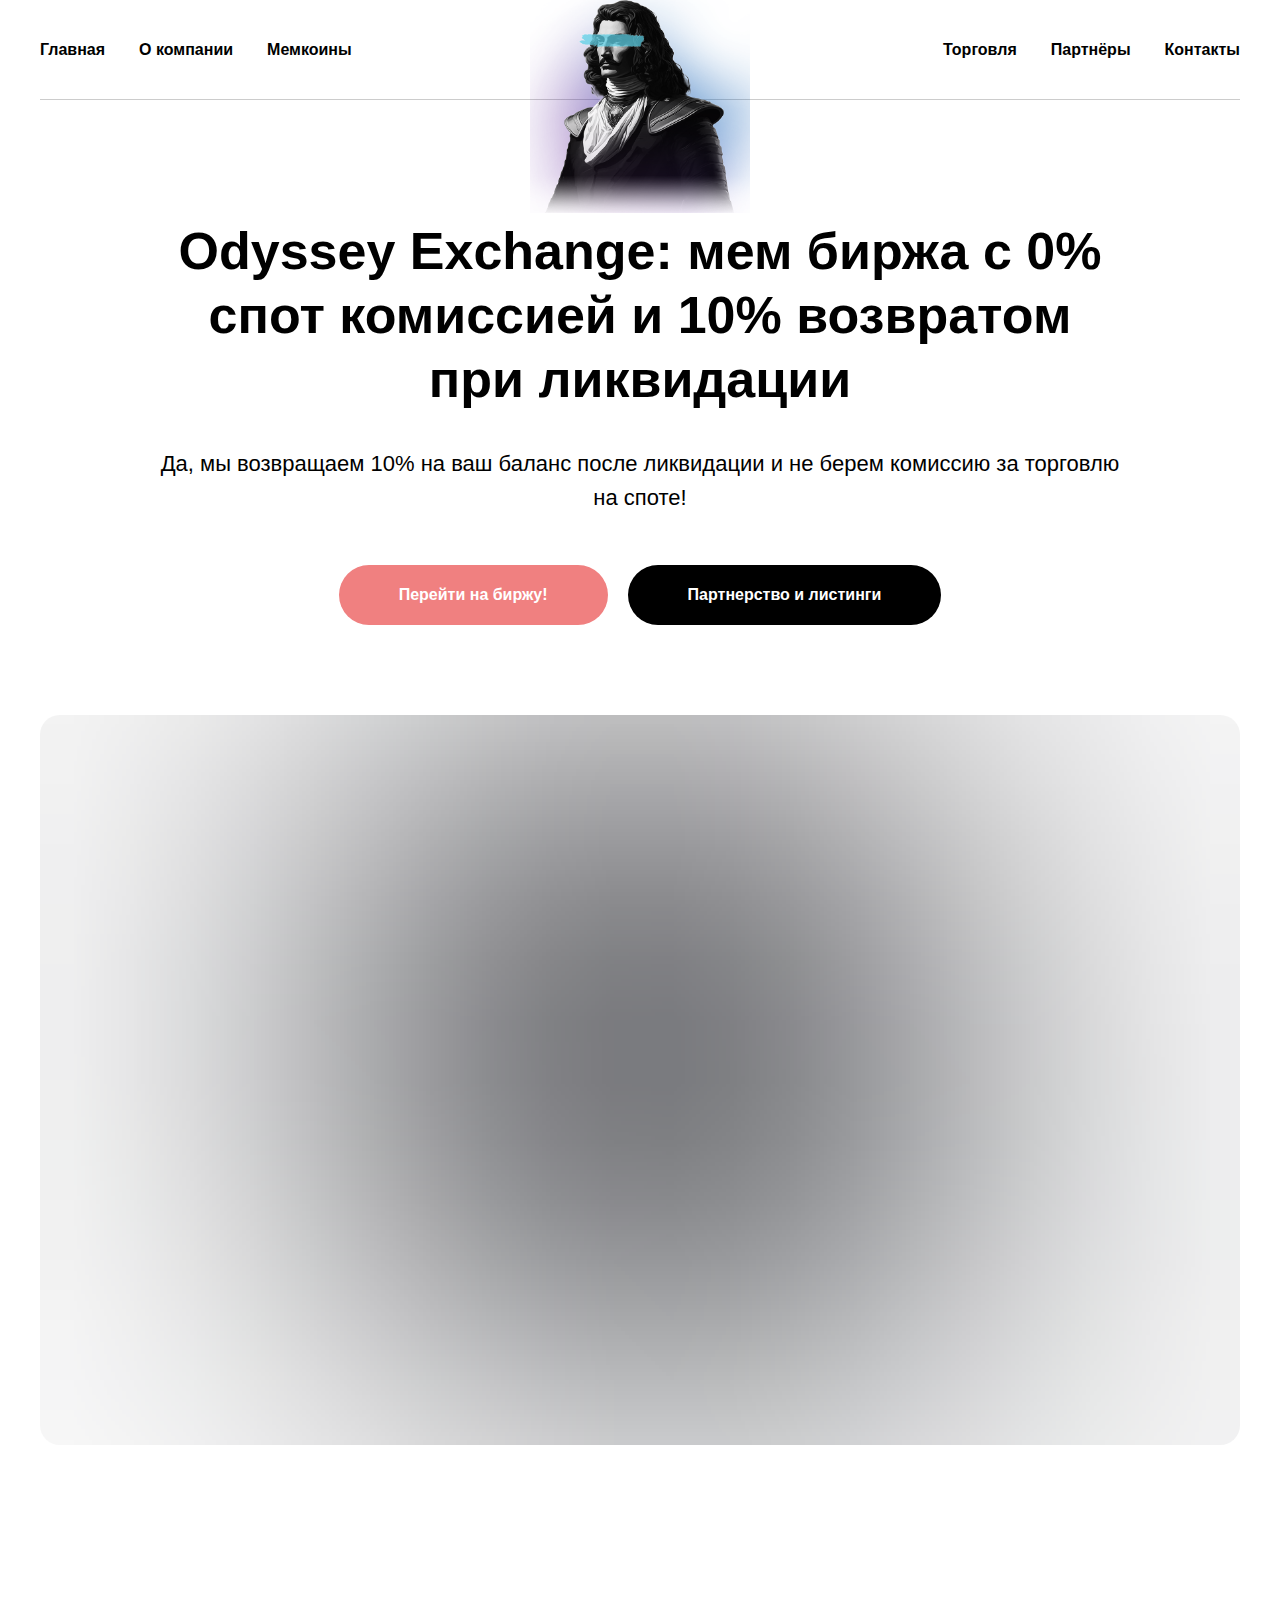
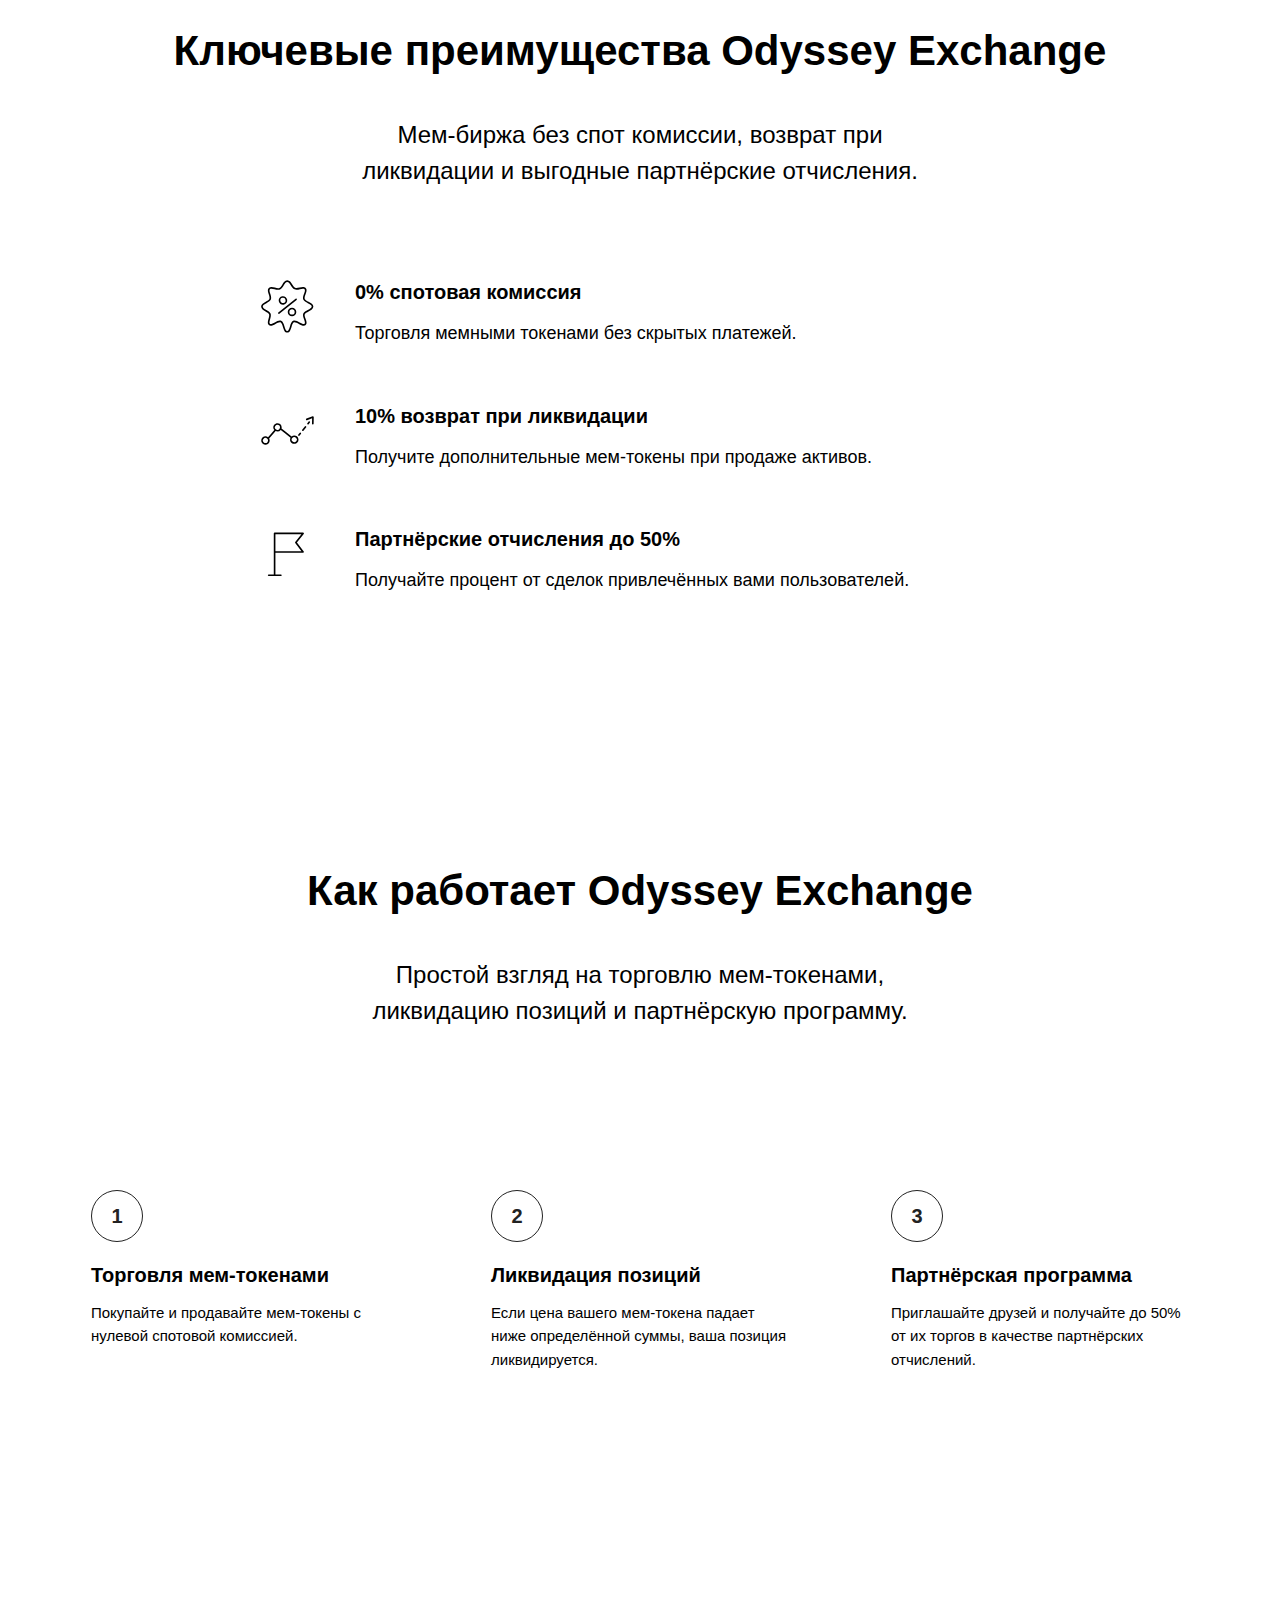
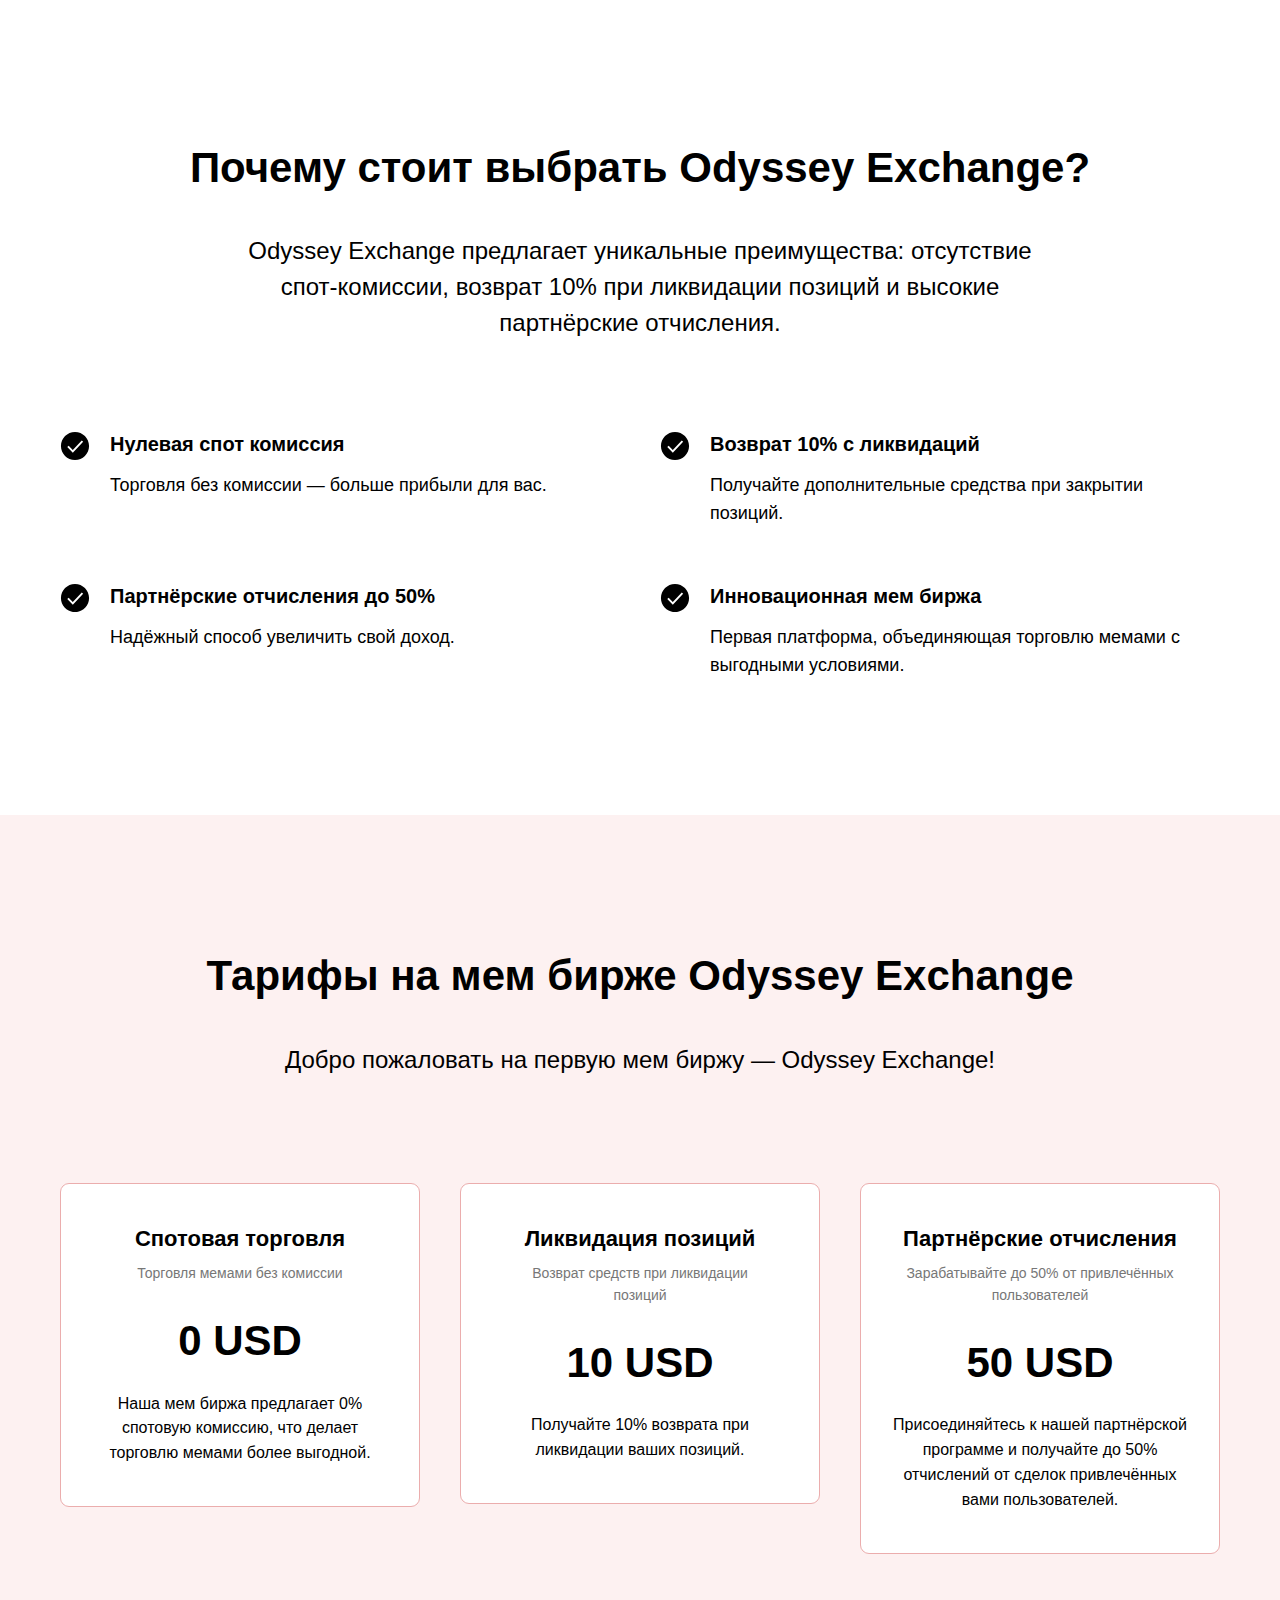
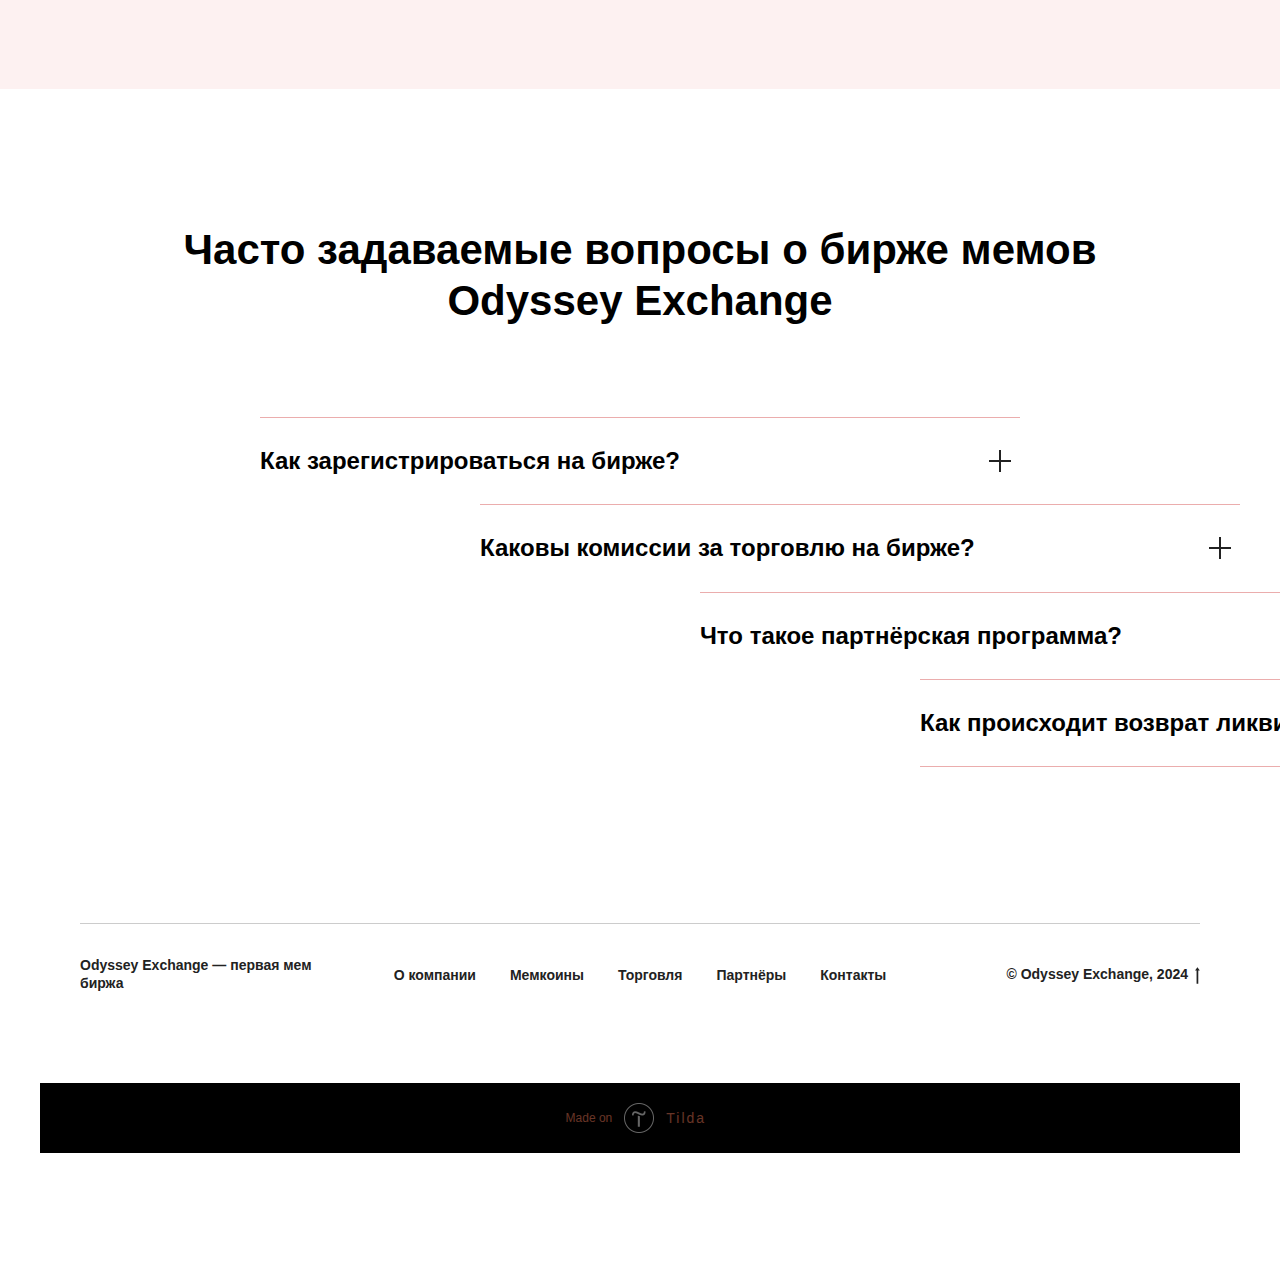
==== commit dd1a76a3: "fix: update about page layout and remove empty image section from index" ====
--- a/index.html
+++ b/index.html
@@ -274,17 +274,17 @@
 aria-controls="accordion1_848725549"
 aria-expanded="false"> <span class="t849__title t-name t-name_xl" field="li_title__0887140218030">Как зарегистрироваться на бирже?</span> <svg class="t849__icon" role="presentation" focusable="false" viewBox="0 0 40 40" xmlns="http://www.w3.org/2000/svg"> <circle cx="20" cy="20" r="20" stroke-width="0" /> <g class="t849__lines" stroke-width="2px" fill="none"> <path d="M9 20H31" /> <path d="M20 9V31" /> </g> </svg> </button> </div> <div class="t849__content"
 id="accordion1_848725549"
-hidden > <div class="t849__textwrapper"> <div class="t849__text t-descr t-descr_sm" field="li_descr__0887140218030">Регистрация на нашей платформе проста и быстра. Вам нужно <a href="https://ody.lol" style="border-bottom-color: rgb(252, 1, 1); border-bottom-style: solid; box-shadow: none; text-decoration: none;">перейти на сайт</a> и создать аккаунт, указав необходимую информацию, и подтвердить свой адрес электронной почты.</div> </div> </div> </div> </div> </div> <div class="t-item t-col t-col_8 t-prefix_2"> <div class="t849__accordion" data-accordion="false"> <div class="t849__wrapper"> <div class="t849__header " style="border-top: 1px solid #ebadad"> <button type="button"
+hidden > <div class="t849__textwrapper"> <div class="t849__text t-descr t-descr_sm" field="li_descr__0887140218030">Регистрация на нашей платформе проста и быстра. Вам нужно <a href="https://ody.lol" style="border-bottom-color: rgb(252, 1, 1); border-bottom-style: solid; box-shadow: none; text-decoration: none;">перейти на сайт</a> и создать аккаунт, указав необходимую информацию, и подтвердить свой адрес электронной почты.</div> </div> </div> </div> </div> <div class="t-item t-col t-col_8 t-prefix_2"> <div class="t849__accordion" data-accordion="false"> <div class="t849__wrapper"> <div class="t849__header " style="border-top: 1px solid #ebadad"> <button type="button"
 class="t849__trigger-button "
 aria-controls="accordion2_848725549"
 aria-expanded="false"> <span class="t849__title t-name t-name_xl" field="li_title__0887140218031">Каковы комиссии за торговлю на бирже?</span> <svg class="t849__icon" role="presentation" focusable="false" viewBox="0 0 40 40" xmlns="http://www.w3.org/2000/svg"> <circle cx="20" cy="20" r="20" stroke-width="0" /> <g class="t849__lines" stroke-width="2px" fill="none"> <path d="M9 20H31" /> <path d="M20 9V31" /> </g> </svg> </button> </div> <div class="t849__content"
 id="accordion2_848725549"
-hidden > <div class="t849__textwrapper"> <div class="t849__text t-descr t-descr_sm" field="li_descr__0887140218031">Мы предлагаем 0% спот комиссии, что делает нашу платформу одной из самых выгодных для торговли мемами. Кроме того, мы возвращаем 10% с ликвидаций!</div> </div> </div> </div> </div> </div> <div class="t-item t-col t-col_8 t-prefix_2"> <div class="t849__accordion" data-accordion="false"> <div class="t849__wrapper"> <div class="t849__header " style="border-top: 1px solid #ebadad"> <button type="button"
+hidden > <div class="t849__textwrapper"> <div class="t849__text t-descr t-descr_sm" field="li_descr__0887140218031">Мы предлагаем 0% спот комиссии, что делает нашу платформу одной из самых выгодных для торговли мемами. Кроме того, мы возвращаем 10% с ликвидаций!</div> </div> </div> </div> </div> <div class="t-item t-col t-col_8 t-prefix_2"> <div class="t849__accordion" data-accordion="false"> <div class="t849__wrapper"> <div class="t849__header " style="border-top: 1px solid #ebadad"> <button type="button"
 class="t849__trigger-button "
 aria-controls="accordion3_848725549"
 aria-expanded="false"> <span class="t849__title t-name t-name_xl" field="li_title__0887140218032">Что такое партнёрская программа?</span> <svg class="t849__icon" role="presentation" focusable="false" viewBox="0 0 40 40" xmlns="http://www.w3.org/2000/svg"> <circle cx="20" cy="20" r="20" stroke-width="0" /> <g class="t849__lines" stroke-width="2px" fill="none"> <path d="M9 20H31" /> <path d="M20 9V31" /> </g> </svg> </button> </div> <div class="t849__content"
 id="accordion3_848725549"
-hidden > <div class="t849__textwrapper"> <div class="t849__text t-descr t-descr_sm" field="li_descr__0887140218032">Наша партнёрская программа позволяет зарабатывать до 50% от прибыли, привлекая новых пользователей на платформу.</div> </div> </div> </div> </div> </div> <div class="t-item t-col t-col_8 t-prefix_2"> <div class="t849__accordion" data-accordion="false"> <div class="t849__wrapper"> <div class="t849__header " style="border-top: 1px solid #ebadad"> <button type="button"
+hidden > <div class="t849__textwrapper"> <div class="t849__text t-descr t-descr_sm" field="li_descr__0887140218032">Наша партнёрская программа позволяет зарабатывать до 50% от прибыли, привлекая новых пользователей на платформу.</div> </div> </div> </div> </div> <div class="t-item t-col t-col_8 t-prefix_2"> <div class="t849__accordion" data-accordion="false"> <div class="t849__wrapper"> <div class="t849__header " style="border-top: 1px solid #ebadad"> <button type="button"
 class="t849__trigger-button "
 aria-controls="accordion4_848725549"
 aria-expanded="false"> <span class="t849__title t-name t-name_xl" field="li_title__0887140218033">Как происходит возврат ликвидаций?</span> <svg class="t849__icon" role="presentation" focusable="false" viewBox="0 0 40 40" xmlns="http://www.w3.org/2000/svg"> <circle cx="20" cy="20" r="20" stroke-width="0" /> <g class="t849__lines" stroke-width="2px" fill="none"> <path d="M9 20H31" /> <path d="M20 9V31" /> </g> </svg> </button> </div> <div class="t849__content"
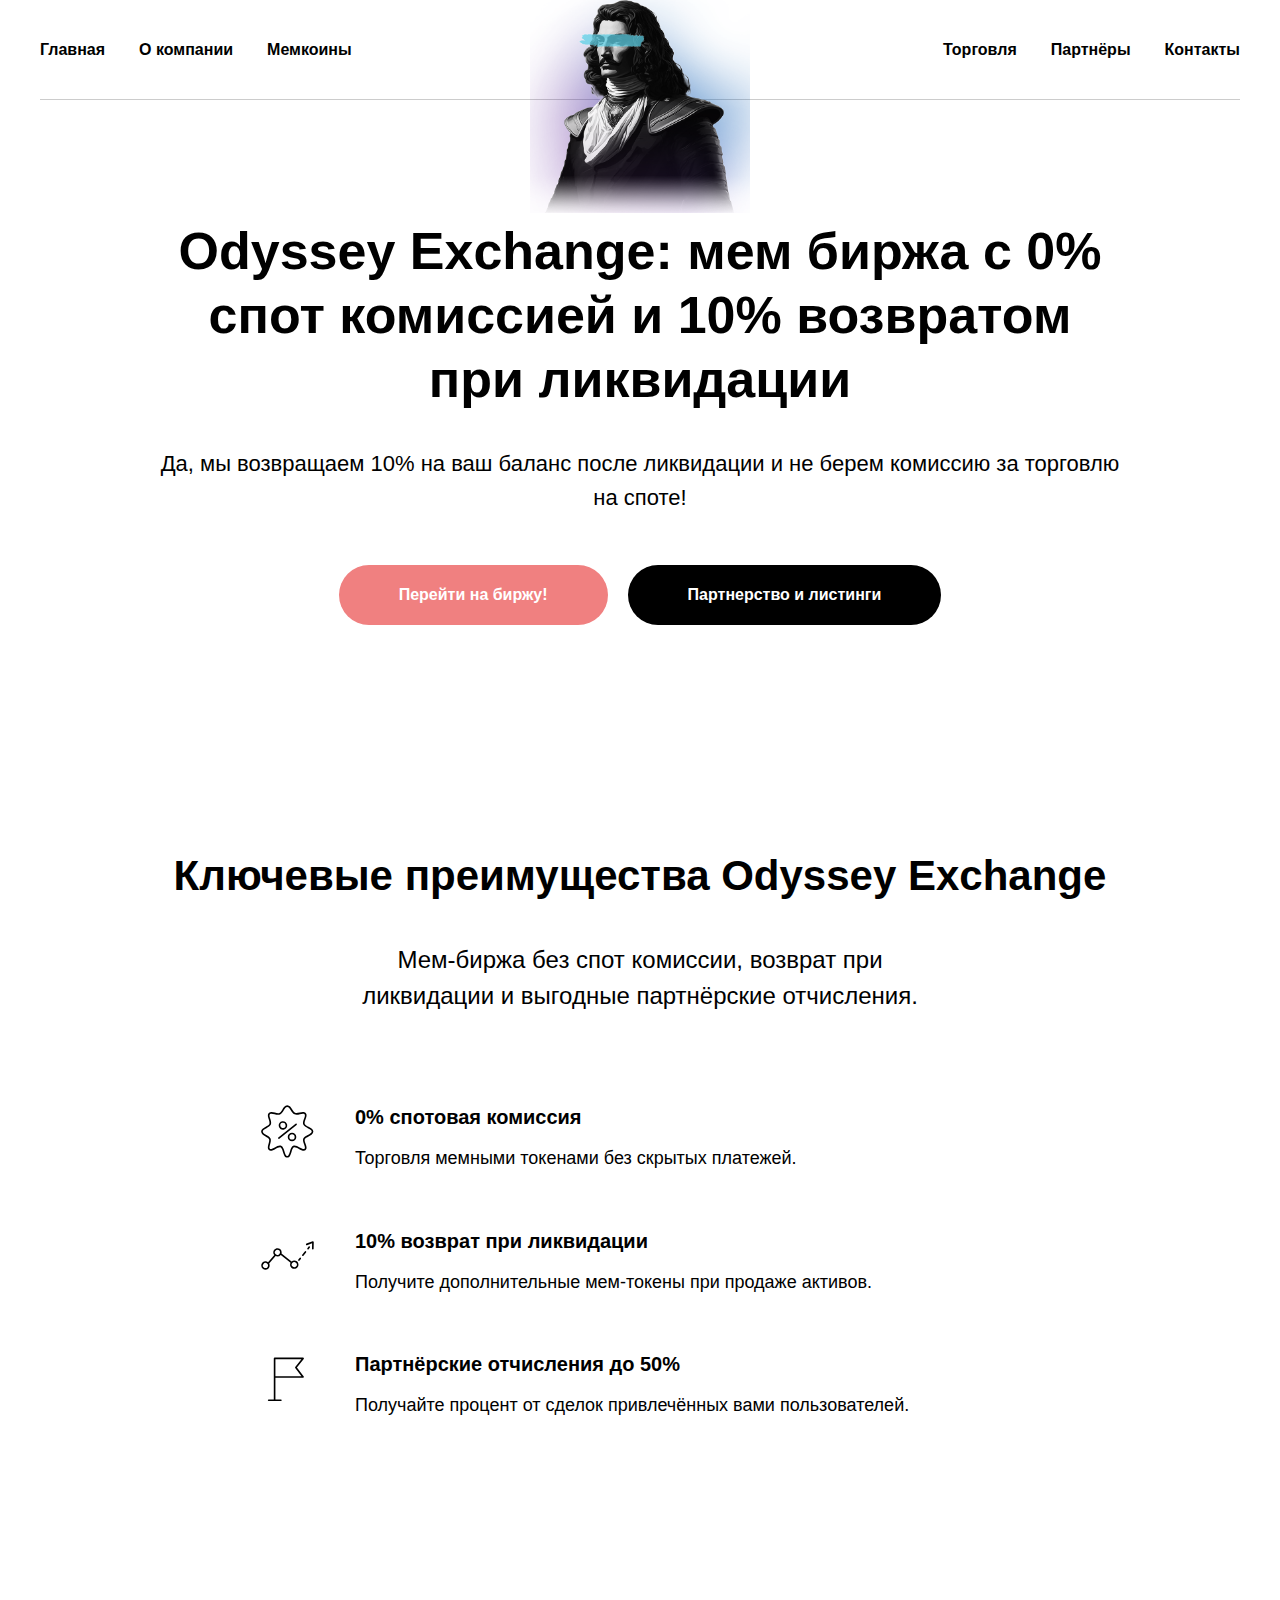
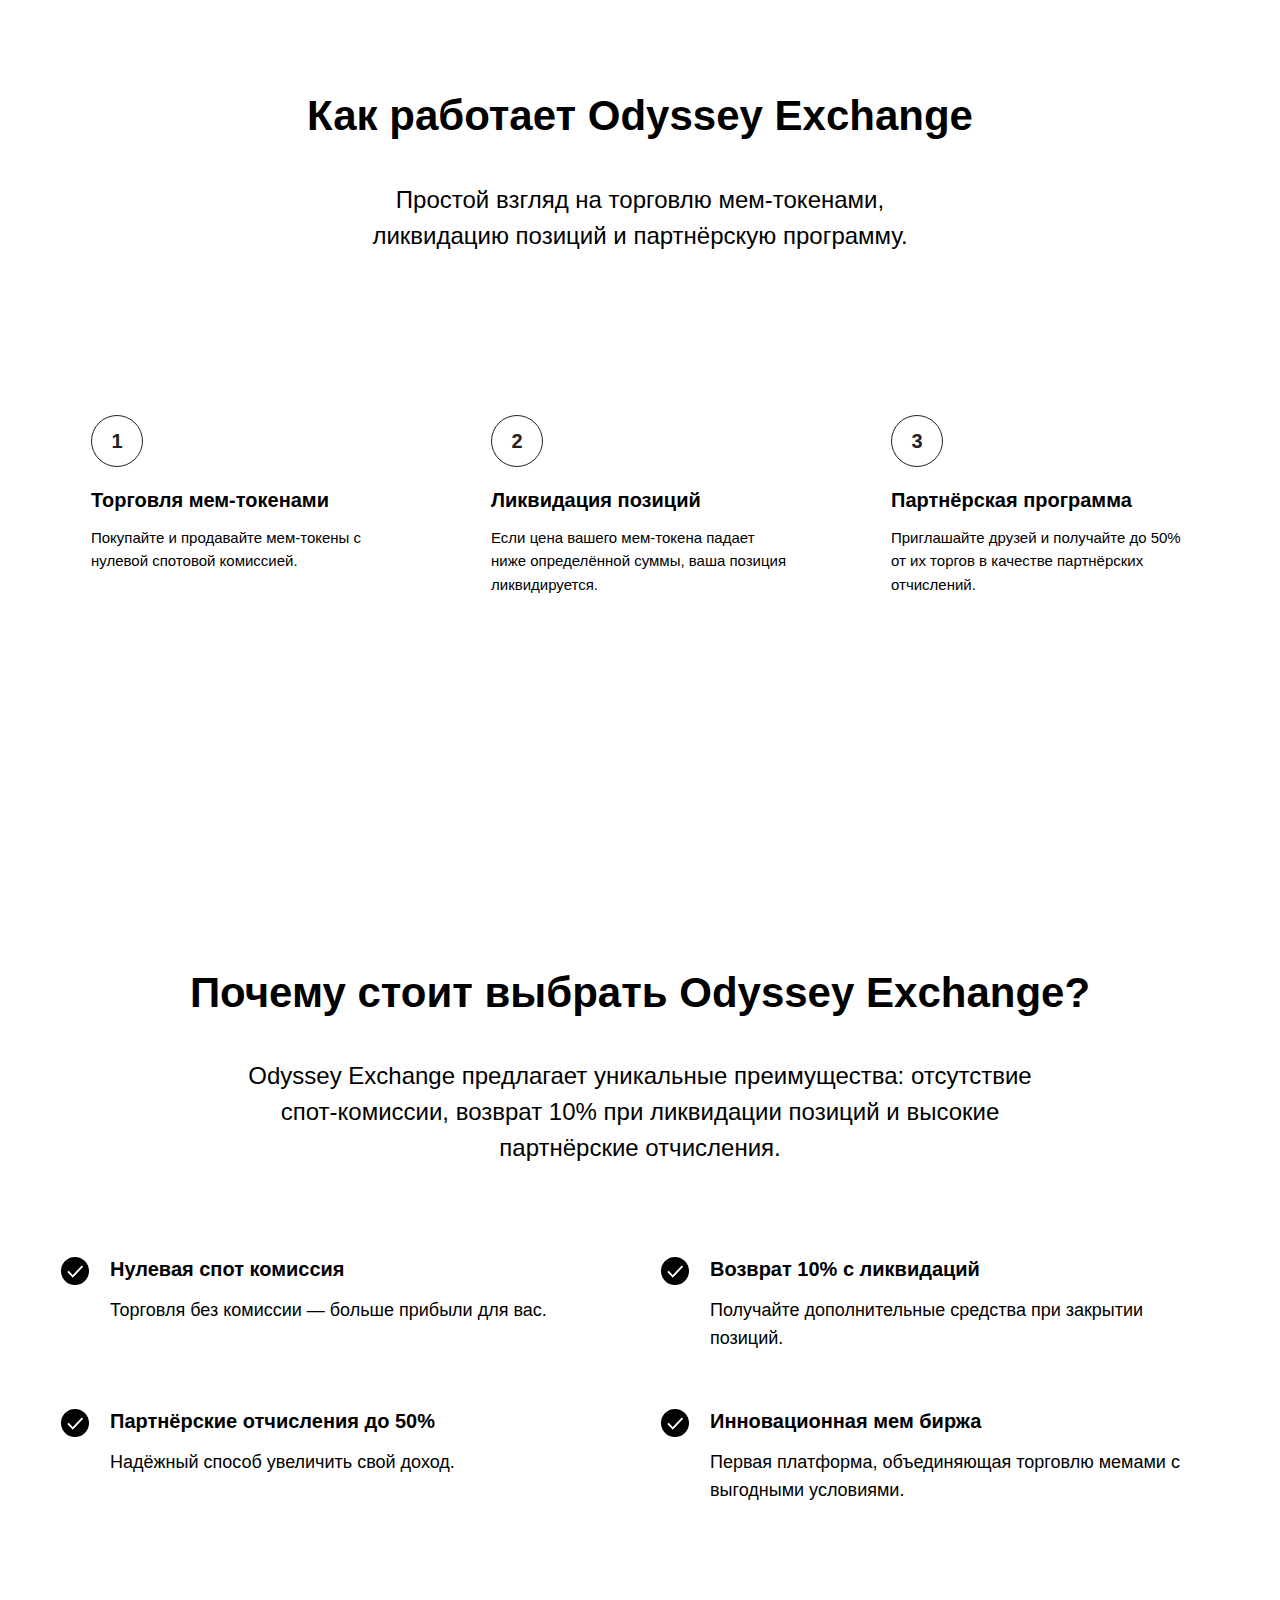
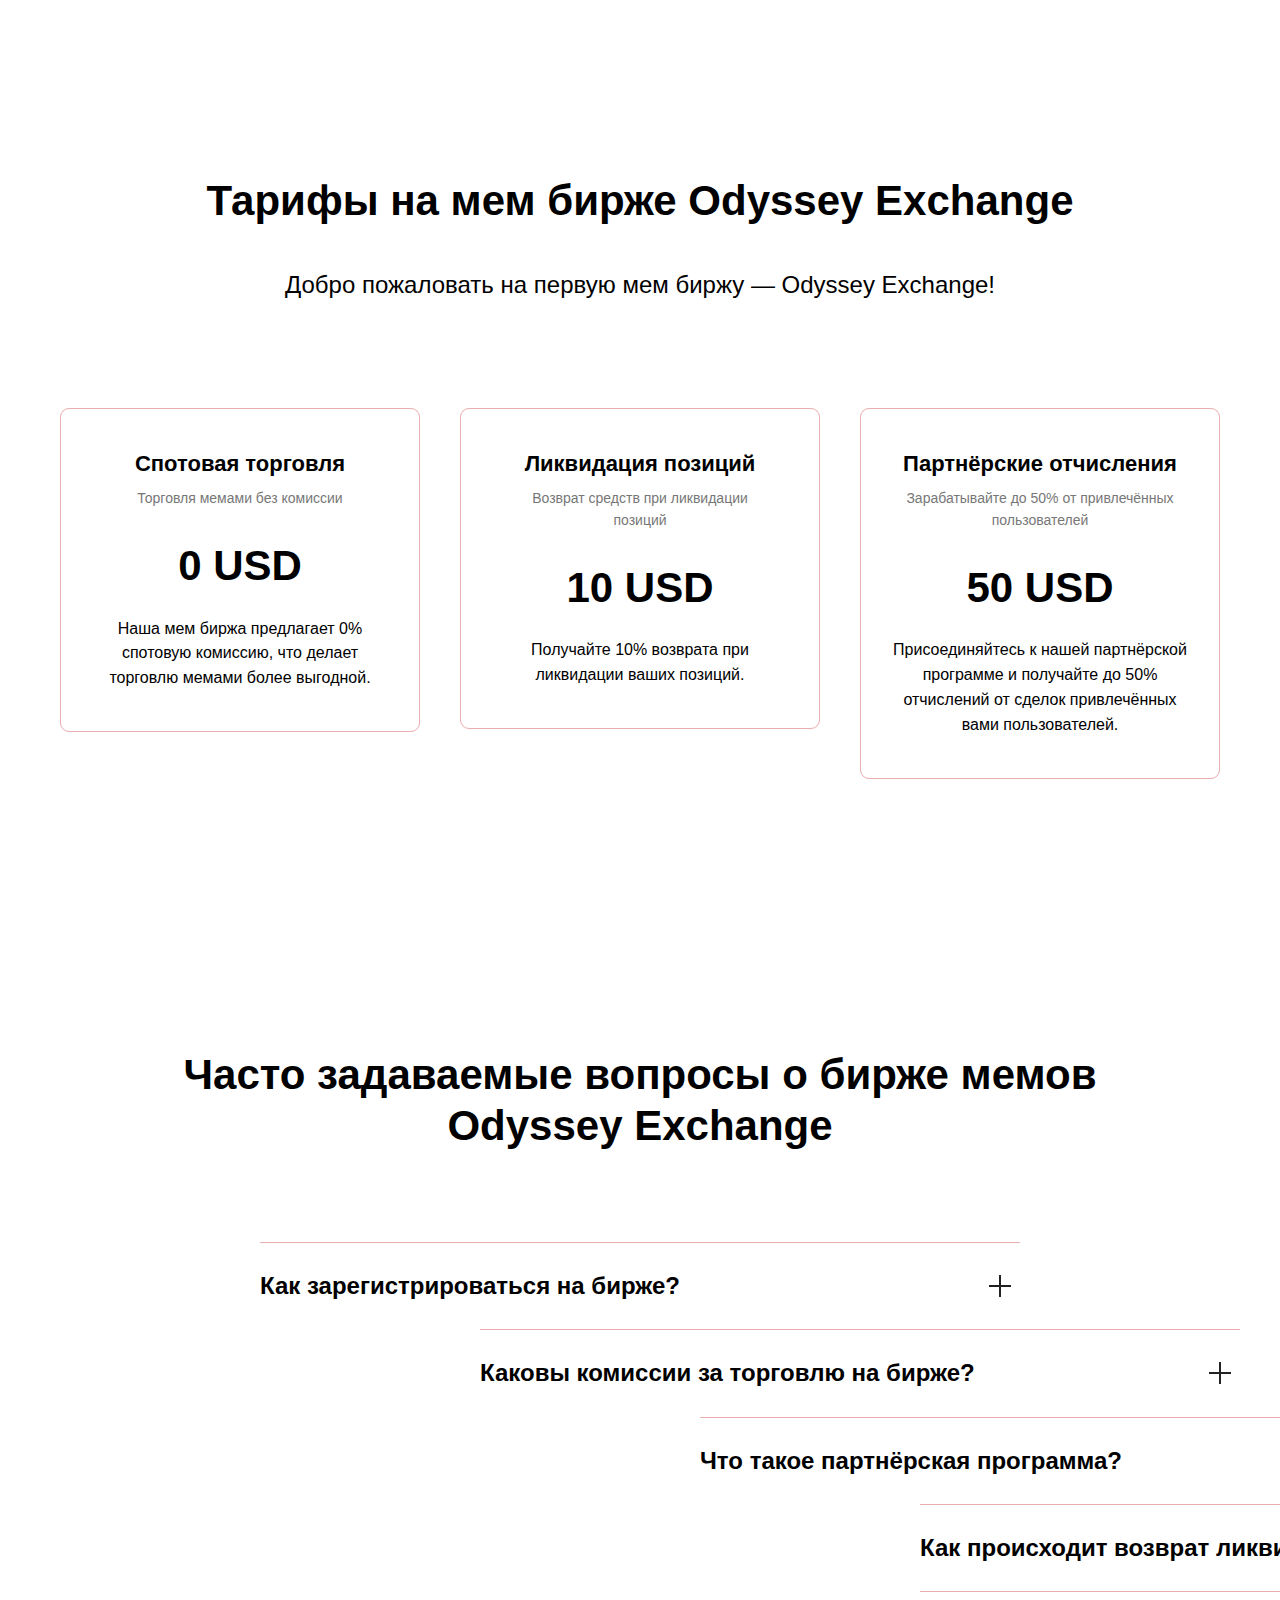
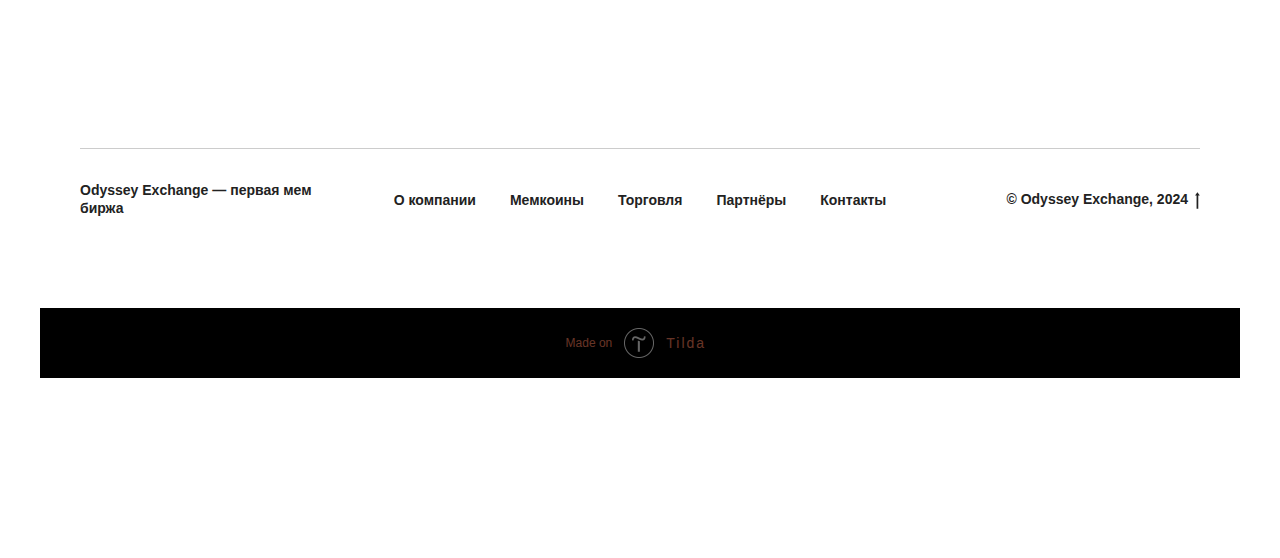
==== commit 0721227a: "fix: improve layout across pages - Remove gray box from main page - Enhance contacts and partners pa" ====
--- a/index.html
+++ b/index.html
@@ -185,9 +185,7 @@
 data-menu-submenu-hook=""
 data-menu-item-number="3">
 Мемкоины
-</a> </li> </ul> </nav> </div> <div class="t454__rightwrapper" style=" padding-left:160px; text-align: right;"> <nav class="t454__rightmenuwrapper"> <ul class="t454__list t-menu__list"> <li class="t454__list_item" style="padding:0 15px 0 0;"> <a class="t-menu__link-item" href="/trade" data-menu-submenu-hook="" data-menu-item-number="4">Торговля</a> </li> <li class="t454__list_item" style="padding:0 15px;"> <a class="t-menu__link-item" href="/partners" data-menu-submenu-hook="" data-menu-item-number="5">Партнёры</a> </li> <li class="t454__list_item" style="padding:0 0 0 15px;"> <a class="t-menu__link-item" href="/contacts" data-menu-submenu-hook="" data-menu-item-number="6">Контакты</a> </li> </ul> </nav> </div> <div class="t454__linewrapper"> <hr class="t454__horizontalline" style=" background-color:#000000; height:1px; opacity:0.2;"> </div> </div> </div> <style>@media screen and (max-width:980px){#rec848725539 .t454__logowrapper{display:none;}}</style> <style>@media screen and (max-width:980px){#rec848725539 .t454__leftcontainer{padding:20px;}}@media screen and (max-width:980px){#rec848725539 .t454__imglogo{padding:20px 0;}}</style> <script>t_onReady(function() {t_onFuncLoad('t_menu__highlightActiveLinks',function() {t_menu__highlightActiveLinks('.t454__list_item a');});});t_onFuncLoad('t_menu__setBGcolor',function() {window.addEventListener('resize',t_throttle(function() {t_menu__setBGcolor('848725539','.t454');}));});t_onReady(function() {t_onFuncLoad('t_menu__setBGcolor',function() {t_menu__setBGcolor('848725539','.t454');});t_onFuncLoad('t_menu__interactFromKeyboard',function() {t_menu__interactFromKeyboard('848725539');});});</script> <script>t_onReady(function() {t_onFuncLoad('t_menu__createMobileMenu',function() {t_menu__createMobileMenu('848725539','.t454');});});</script> <style>#rec848725539 .t-menu__link-item{}@supports (overflow:-webkit-marquee) and (justify-content:inherit){#rec848725539 .t-menu__link-item,#rec848725539 .t-menu__link-item.t-active{opacity:1 !important;}}</style> <style> #rec848725539 .t454__logowrapper2 a{color:#000000;}#rec848725539 a.t-menu__link-item{color:#000000;font-weight:600;}</style> <style> #rec848725539 .t454__logo{color:#000000;}</style> <!--[if IE 8]> <style>#rec848725539 .t454{filter:progid:DXImageTransform.Microsoft.gradient(startColorStr='#D9ffffff',endColorstr='#D9ffffff');}</style> <![endif]--> </div> <div id="rec848725540" class="r t-rec t-rec_pt_120 t-rec_pt-res-480_90 t-rec_pb_45 t-rec_pb-res-480_15" style="padding-top:120px;padding-bottom:45px;background-color:#fff; " data-animationappear="off" data-record-type="1001" data-bg-color="#fff"> <!-- t1001 --> <div class="t1001"> <div class="t-container t-align_center"> <div class="t-col t-col_10 t-prefix_1"> <div class="t1001__title t-title t-title_md t-margin_auto" field="title">Odyssey Exchange: мем биржа с 0% спот комиссией и 10% возвратом при ликвидации</div> <div class="t1001__descr t-descr t-descr_lg t-margin_auto" field="descr">Да, мы возвращаем 10% на ваш баланс после ликвидации и не берем комиссию за торговлю на споте!</div> <div class="t1001__btn-wrapper "> <div class="t-btnwrapper" style="margin-bottom: 20px; margin-left: 10px; margin-right: 10px;"> <a href="https://ody.lol" target="" class="t1001__btn t-btn t-btn_md " style="color:#ffffff;background-color:#f08080;border-radius:30px; -moz-border-radius:30px; -webkit-border-radius:30px;" data-buttonfieldset="button"> <span>Перейти на биржу!</span> </a> </div> <div class="t-btnwrapper" style="margin-left: 10px; margin-right: 10px;"> <a href="https://t.me/t_dmi3" target="_blank" rel="noopener noreferrer" class="t1001__btn t-btn t-btn_md " style="color:#ffffff;background-color:#000000;border-radius:30px; -moz-border-radius:30px; -webkit-border-radius:30px;" data-buttonfieldset="button2"> <span>Партнерство и листинги</span> </a> </div> </div> </div> </div> <div class="t1001__img-wrapper t1001__container_indent"> <div class="t1001__img t-bgimg" data-original="images/tild3234-6533-4862-b365-633631636539__scale_2400_1.png"
-style="background-image:url('images/tild3234-6533-4862-b365-633631636539__-__resizeb__20x__scale_2400_1.png');"
-itemscope itemtype="http://schema.org/ImageObject"> <meta itemprop="image" content="images/tild3234-6533-4862-b365-633631636539__scale_2400_1.png"> </div> </div> </div> <style> #rec848725540 .t1001__img{border-radius:20px;}</style> </div> <div id="rec848725542" class="r t-rec t-rec_pt_135 t-rec_pt-res-480_90 t-rec_pb_135 t-rec_pb-res-480_90" style="padding-top:135px;padding-bottom:135px;background-color:#fff; " data-animationappear="off" data-record-type="508" data-bg-color="#fff"> <!-- t508 --> <div class="t508"> <div class="t-section__container t-container t-container_flex"> <div class="t-col t-col_12 "> <div
+</a> </li> </ul> </nav> </div> <div class="t454__rightwrapper" style=" padding-left:160px; text-align: right;"> <nav class="t454__rightmenuwrapper"> <ul class="t454__list t-menu__list"> <li class="t454__list_item" style="padding:0 15px 0 0;"> <a class="t-menu__link-item" href="/trade" data-menu-submenu-hook="" data-menu-item-number="4">Торговля</a> </li> <li class="t454__list_item" style="padding:0 15px;"> <a class="t-menu__link-item" href="/partners" data-menu-submenu-hook="" data-menu-item-number="5">Партнёры</a> </li> <li class="t454__list_item" style="padding:0 0 0 15px;"> <a class="t-menu__link-item" href="/contacts" data-menu-submenu-hook="" data-menu-item-number="6">Контакты</a> </li> </ul> </nav> </div> <div class="t454__linewrapper"> <hr class="t454__horizontalline" style=" background-color:#000000; height:1px; opacity:0.2;"> </div> </div> </div> <style>@media screen and (max-width:980px){#rec848725539 .t454__logowrapper{display:none;}}</style> <style>@media screen and (max-width:980px){#rec848725539 .t454__leftcontainer{padding:20px;}}@media screen and (max-width:980px){#rec848725539 .t454__imglogo{padding:20px 0;}}</style> <script>t_onReady(function() {t_onFuncLoad('t_menu__highlightActiveLinks',function() {t_menu__highlightActiveLinks('.t454__list_item a');});});t_onFuncLoad('t_menu__setBGcolor',function() {window.addEventListener('resize',t_throttle(function() {t_menu__setBGcolor('848725539','.t454');}));});t_onReady(function() {t_onFuncLoad('t_menu__setBGcolor',function() {t_menu__setBGcolor('848725539','.t454');});t_onFuncLoad('t_menu__interactFromKeyboard',function() {t_menu__interactFromKeyboard('848725539');});});</script> <script>t_onReady(function() {t_onFuncLoad('t_menu__createMobileMenu',function() {t_menu__createMobileMenu('848725539','.t454');});});</script> <style>#rec848725539 .t-menu__link-item{}@supports (overflow:-webkit-marquee) and (justify-content:inherit){#rec848725539 .t-menu__link-item,#rec848725539 .t-menu__link-item.t-active{opacity:1 !important;}}</style> <style> #rec848725539 .t454__logowrapper2 a{color:#000000;}#rec848725539 a.t-menu__link-item{color:#000000;font-weight:600;}</style> <style> #rec848725539 .t454__logo{color:#000000;}</style> <!--[if IE 8]> <style>#rec848725539 .t454{filter:progid:DXImageTransform.Microsoft.gradient(startColorStr='#D9ffffff',endColorstr='#D9ffffff');}</style> <![endif]--> </div> <div id="rec848725540" class="r t-rec t-rec_pt_120 t-rec_pt-res-480_90 t-rec_pb_45 t-rec_pb-res-480_15" style="padding-top:120px;padding-bottom:45px;background-color:#fff; " data-animationappear="off" data-record-type="1001" data-bg-color="#fff"> <!-- t1001 --> <div class="t1001"> <div class="t-container t-align_center"> <div class="t-col t-col_10 t-prefix_1"> <div class="t1001__title t-title t-title_md t-margin_auto" field="title">Odyssey Exchange: мем биржа с 0% спот комиссией и 10% возвратом при ликвидации</div> <div class="t1001__descr t-descr t-descr_lg t-margin_auto" field="descr">Да, мы возвращаем 10% на ваш баланс после ликвидации и не берем комиссию за торговлю на споте!</div> <div class="t1001__btn-wrapper "> <div class="t-btnwrapper" style="margin-bottom: 20px; margin-left: 10px; margin-right: 10px;"> <a href="https://ody.lol" target="" class="t1001__btn t-btn t-btn_md " style="color:#ffffff;background-color:#f08080;border-radius:30px; -moz-border-radius:30px; -webkit-border-radius:30px;" data-buttonfieldset="button"> <span>Перейти на биржу!</span> </a> </div> <div class="t-btnwrapper" style="margin-left: 10px; margin-right: 10px;"> <a href="https://t.me/t_dmi3" target="_blank" rel="noopener noreferrer" class="t1001__btn t-btn t-btn_md " style="color:#ffffff;background-color:#000000;border-radius:30px; -moz-border-radius:30px; -webkit-border-radius:30px;" data-buttonfieldset="button2"> <span>Партнерство и листинги</span> </a> </div> </div> </div> </div> <style> #rec848725540 .t1001__img{border-radius:20px;}</style> </div> <div id="rec848725542" class="r t-rec t-rec_pt_135 t-rec_pt-res-480_90 t-rec_pb_135 t-rec_pb-res-480_90" style="padding-top:135px;padding-bottom:135px;background-color:#fff; " data-animationappear="off" data-record-type="508" data-bg-color="#fff"> <!-- t508 --> <div class="t508"> <div class="t-section__container t-container t-container_flex"> <div class="t-col t-col_12 "> <div
 class="t-section__title t-title t-title_xs t-align_center t-margin_auto"
 field="btitle">
 Ключевые преимущества Odyssey Exchange
@@ -232,7 +230,7 @@
 itemscope itemtype="http://schema.org/ImageObject"> <meta itemprop="image" content="images/lib__icons__bullets__check5.svg"> </div> </div> <div class="t820__textwrapper t-cell t-valign_top"> <div class="t-name t-name_md t820__bottommargin" field="li_title__6497369133602">Партнёрские отчисления до 50%</div> <div class="t-descr t-descr_sm" field="li_descr__6497369133602">Надёжный способ увеличить свой доход.</div> </div> </li> <li class="t-col t-col_6 t-item t-list__item"> <div class="t-cell t-valign_top"> <div class="t820__bgimg t-bgimg"
 imgfield="li_img__6497369133603" data-original="images/lib__icons__bullets__check5.svg" data-color="#F08080"
 style="width: 30px; height: 30px; background-image: url('images/lib__icons__bullets__check5.svg');"
-itemscope itemtype="http://schema.org/ImageObject"> <meta itemprop="image" content="images/lib__icons__bullets__check5.svg"> </div> </div> <div class="t820__textwrapper t-cell t-valign_top"> <div class="t-name t-name_md t820__bottommargin" field="li_title__6497369133603">Инновационная мем биржа</div> <div class="t-descr t-descr_sm" field="li_descr__6497369133603">Первая платформа, объединяющая торговлю мемами с выгодными условиями.</div> </div> </li> </ul> </div> <script>t_onReady(function() {t_onFuncLoad('t__paintIcons',function() {t__paintIcons('848725545','.t820__img, .t820__bgimg');});});</script> </div> <div id="rec848725547" class="r t-rec t-rec_pt_135 t-rec_pt-res-480_90 t-rec_pb_135 t-rec_pb-res-480_90" style="padding-top:135px;padding-bottom:135px;background-color:#fdf1f1; " data-animationappear="off" data-record-type="1069" data-bg-color="#fdf1f1"> <!-- t1069 --> <div class="t1069" data-display-changed="true"> <div class="t-section__container t-container t-container_flex"> <div class="t-col t-col_12 "> <div
+itemscope itemtype="http://schema.org/ImageObject"> <meta itemprop="image" content="images/lib__icons__bullets__check5.svg"> </div> </div> <div class="t820__textwrapper t-cell t-valign_top"> <div class="t-name t-name_md t820__bottommargin" field="li_title__6497369133603">Инновационная мем биржа</div> <div class="t-descr t-descr_sm" field="li_descr__6497369133603">Первая платформа, объединяющая торговлю мемами с выгодными условиями.</div> </div> </li> </ul> </div> <script>t_onReady(function() {t_onFuncLoad('t__paintIcons',function() {t__paintIcons('848725545','.t820__img, .t820__bgimg');});});</script> </div> <div id="rec848725547" class="r t-rec t-rec_pt_135 t-rec_pt-res-480_90 t-rec_pb_135 t-rec_pb-res-480_90" style="padding-top:135px;padding-bottom:135px;background-color:#fff; " data-animationappear="off" data-record-type="1069" data-bg-color="#fff"> <!-- t1069 --> <div class="t1069" data-display-changed="true"> <div class="t-section__container t-container t-container_flex"> <div class="t-col t-col_12 "> <div
 class="t-section__title t-title t-title_xs t-align_center t-margin_auto"
 field="btitle">
 Тарифы на мем бирже Odyssey Exchange
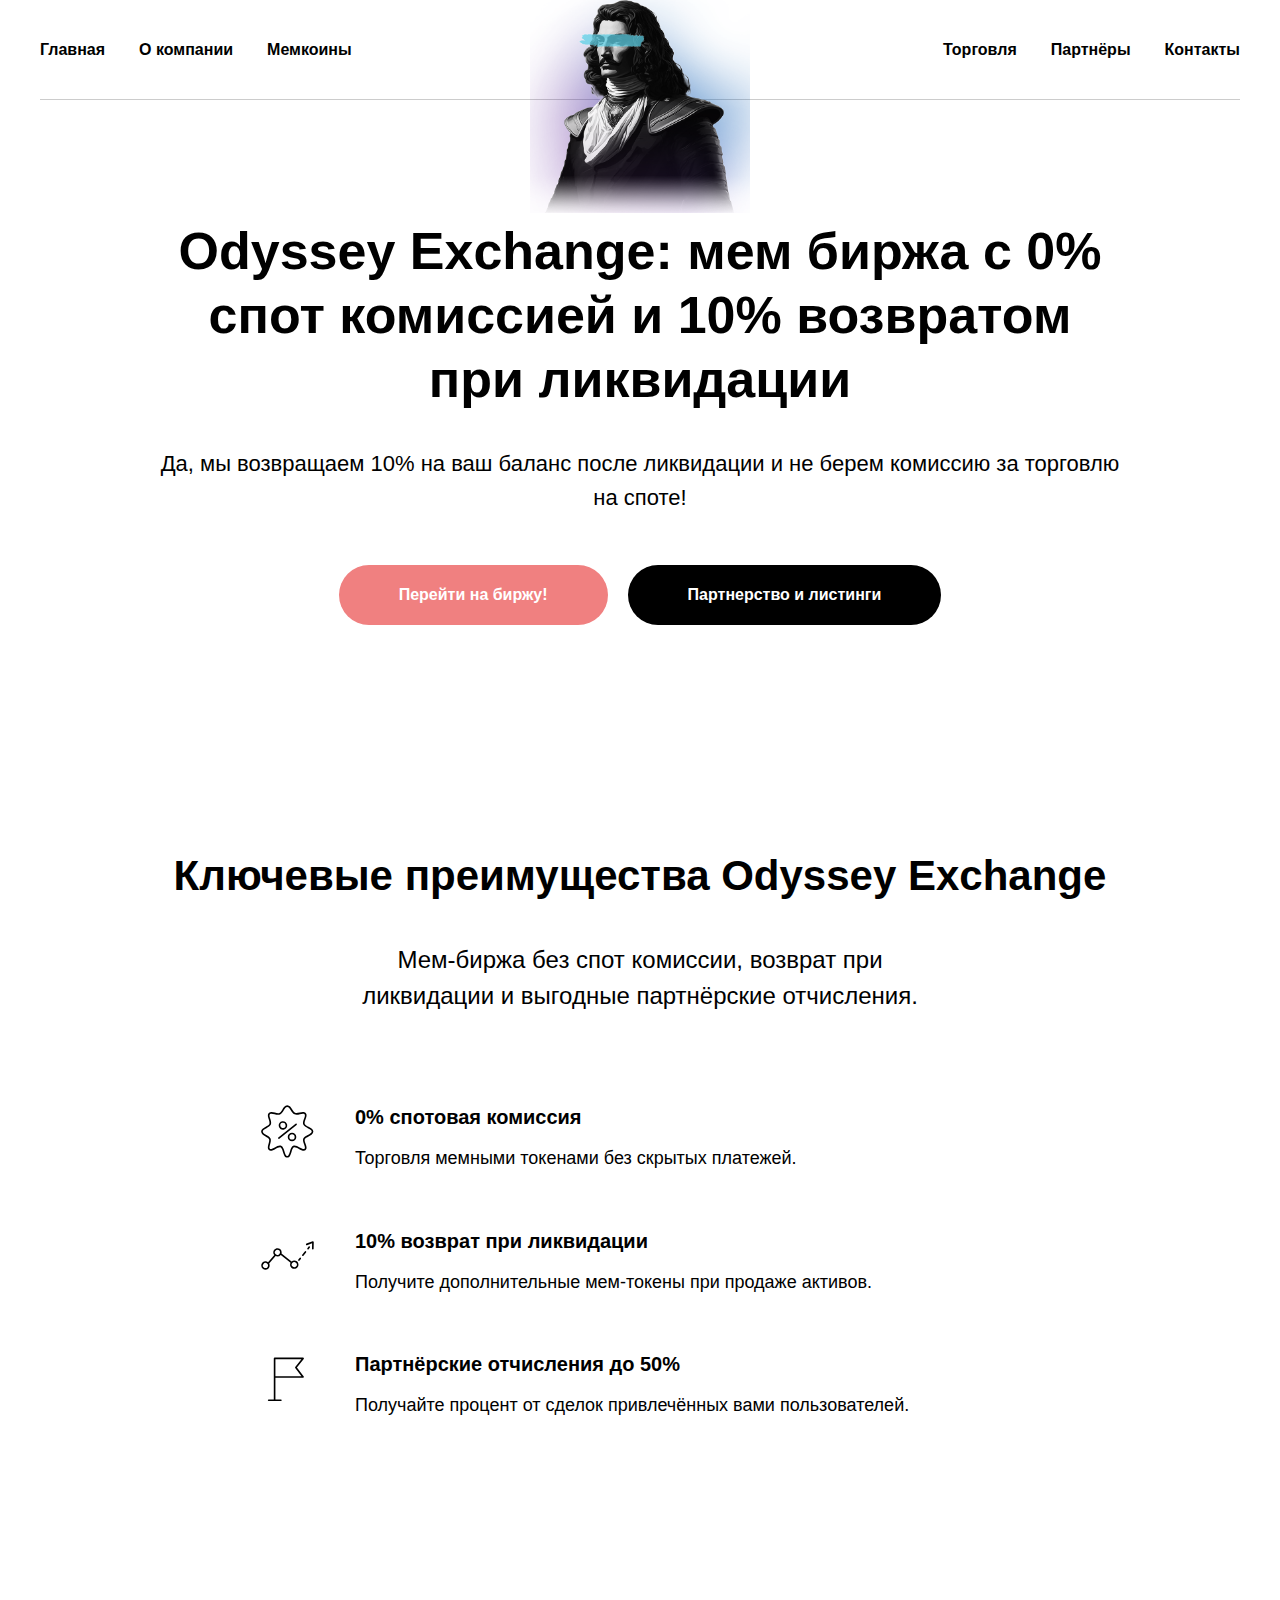
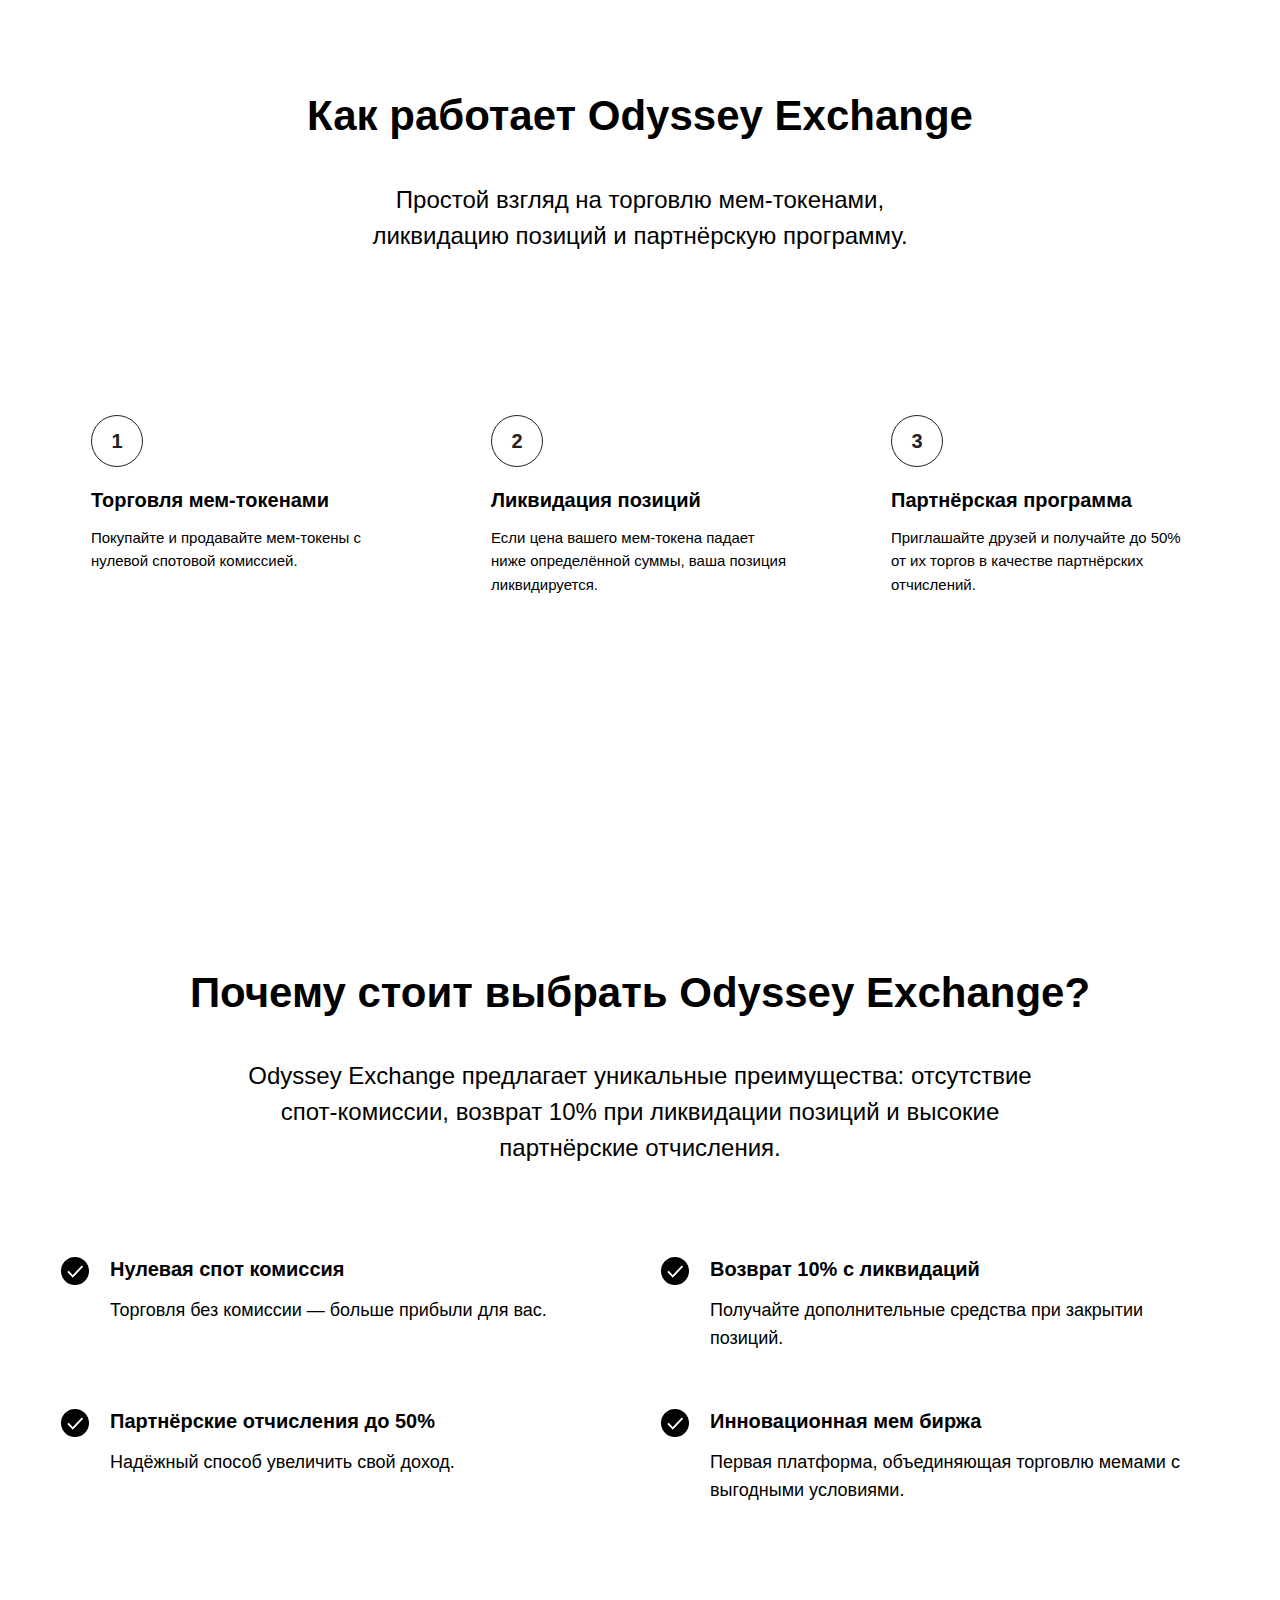
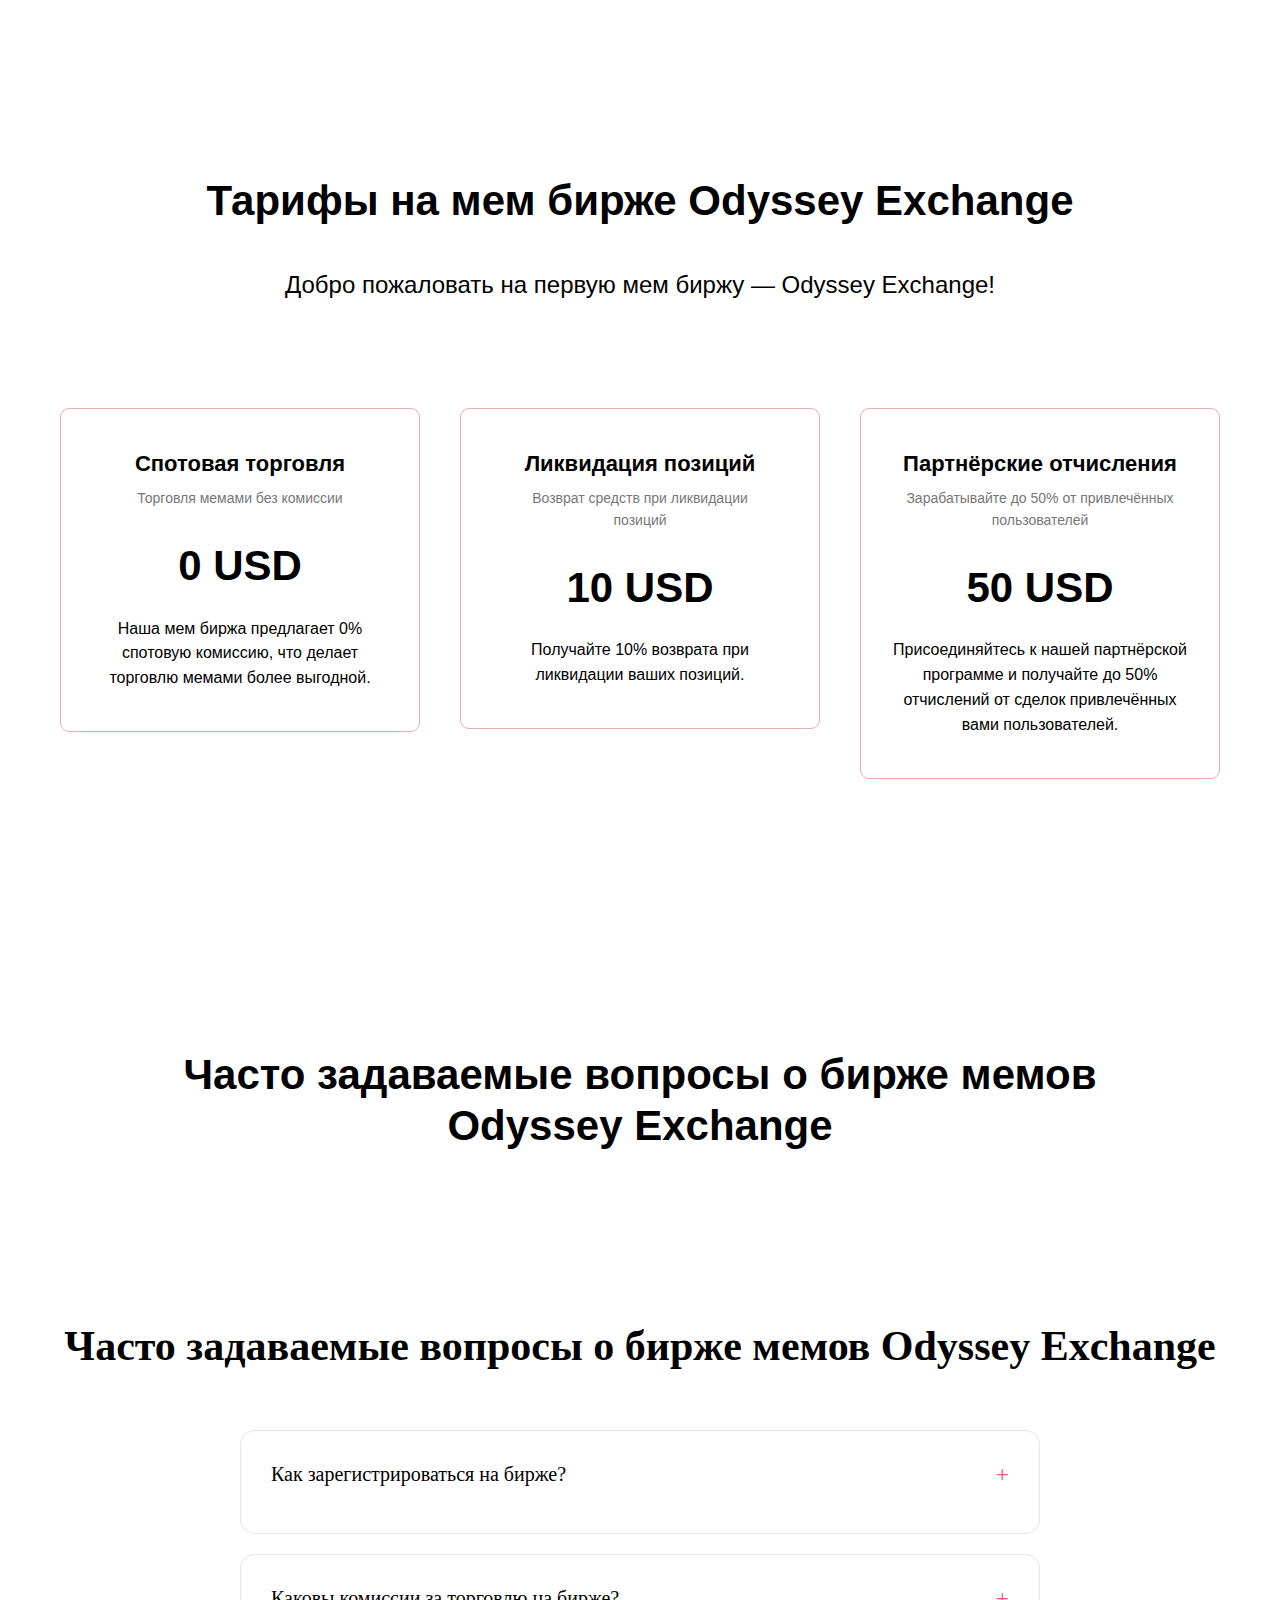
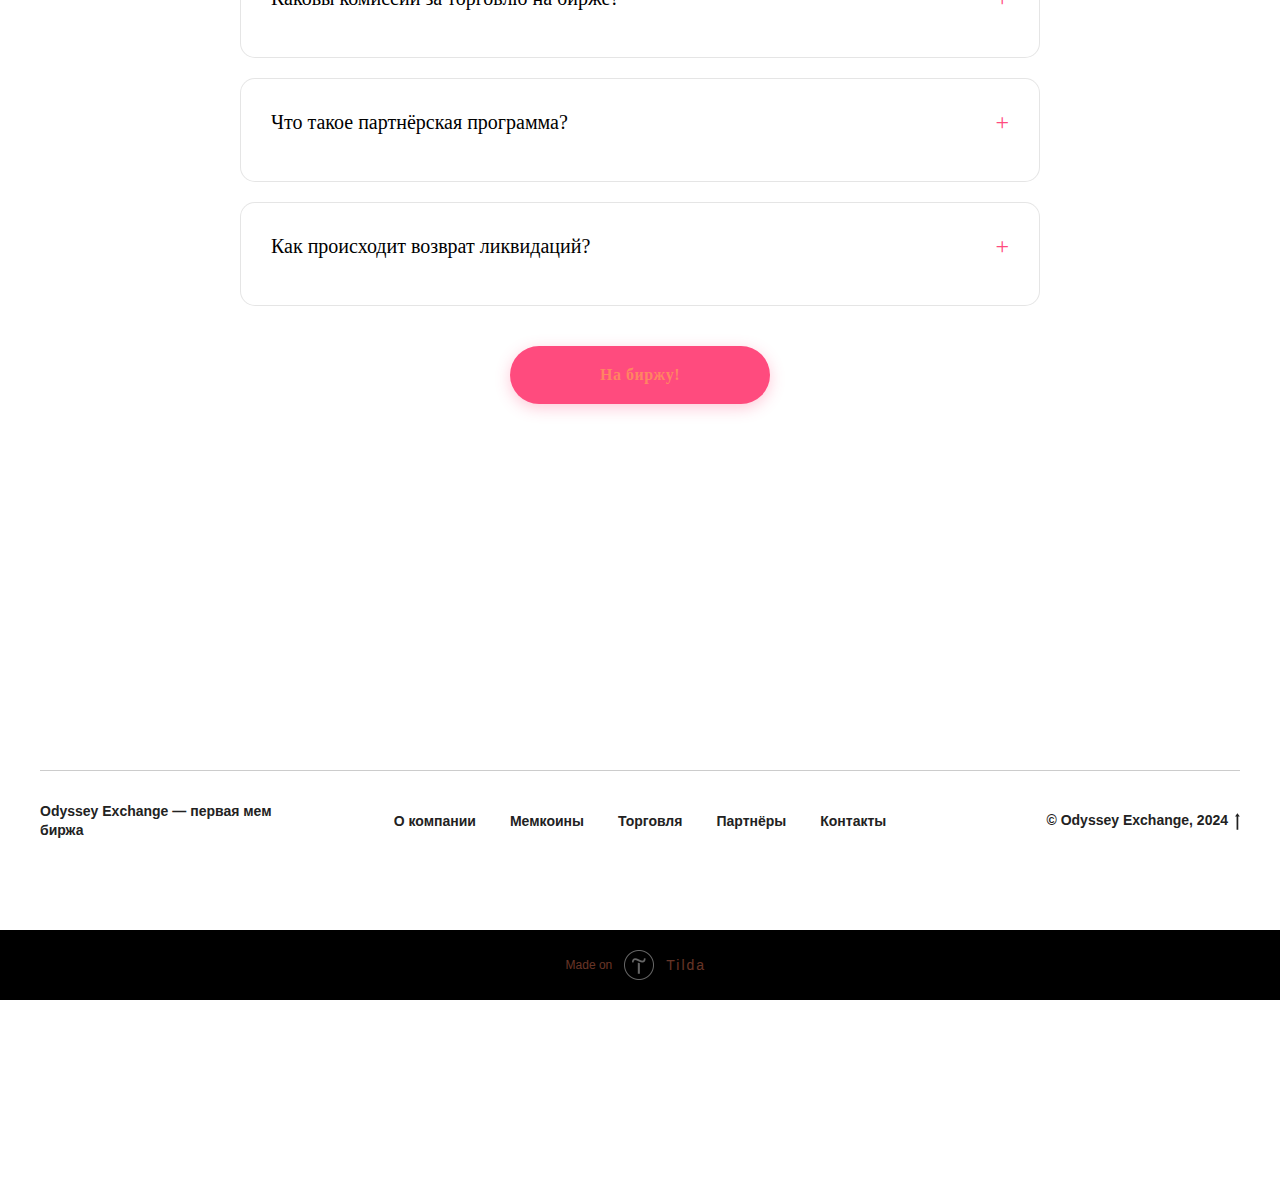
==== commit a9d9e06b: "secong" ====
--- a/index.html
+++ b/index.html
@@ -4,7 +4,7 @@
     <meta charset="utf-8" />
     <meta http-equiv="Content-Type" content="text/html; charset=utf-8" />
     <meta name="viewport" content="width=device-width, initial-scale=1.0" />
-    
+    <link rel="icon" type="image/png" href="images/favicon.png">
     <!-- Базовые мета-теги -->
     <meta name="robots" content="index, follow">
     <meta name="language" content="Russian">
@@ -139,6 +139,7 @@
     <link rel="stylesheet" href="css/tilda-blocks-page61067949.min.css?t=1736511829" type="text/css" media="all" onerror="this.loaderr='y';" />
     <link rel="stylesheet" href="css/tilda-cards-1.0.min.css" type="text/css" media="all" onerror="this.loaderr='y';" />
     <link rel="stylesheet" href="css/fonts-tildasans.css" type="text/css" media="all" onerror="this.loaderr='y';" />
+    <link rel="stylesheet" href="css/custom-faq.css">
     
     <!-- JavaScript -->
     <script src="js/jquery-1.10.2.min.js" onerror="this.loaderr='y';"></script>
@@ -185,7 +186,7 @@
 data-menu-submenu-hook=""
 data-menu-item-number="3">
 Мемкоины
-</a> </li> </ul> </nav> </div> <div class="t454__rightwrapper" style=" padding-left:160px; text-align: right;"> <nav class="t454__rightmenuwrapper"> <ul class="t454__list t-menu__list"> <li class="t454__list_item" style="padding:0 15px 0 0;"> <a class="t-menu__link-item" href="/trade" data-menu-submenu-hook="" data-menu-item-number="4">Торговля</a> </li> <li class="t454__list_item" style="padding:0 15px;"> <a class="t-menu__link-item" href="/partners" data-menu-submenu-hook="" data-menu-item-number="5">Партнёры</a> </li> <li class="t454__list_item" style="padding:0 0 0 15px;"> <a class="t-menu__link-item" href="/contacts" data-menu-submenu-hook="" data-menu-item-number="6">Контакты</a> </li> </ul> </nav> </div> <div class="t454__linewrapper"> <hr class="t454__horizontalline" style=" background-color:#000000; height:1px; opacity:0.2;"> </div> </div> </div> <style>@media screen and (max-width:980px){#rec848725539 .t454__logowrapper{display:none;}}</style> <style>@media screen and (max-width:980px){#rec848725539 .t454__leftcontainer{padding:20px;}}@media screen and (max-width:980px){#rec848725539 .t454__imglogo{padding:20px 0;}}</style> <script>t_onReady(function() {t_onFuncLoad('t_menu__highlightActiveLinks',function() {t_menu__highlightActiveLinks('.t454__list_item a');});});t_onFuncLoad('t_menu__setBGcolor',function() {window.addEventListener('resize',t_throttle(function() {t_menu__setBGcolor('848725539','.t454');}));});t_onReady(function() {t_onFuncLoad('t_menu__setBGcolor',function() {t_menu__setBGcolor('848725539','.t454');});t_onFuncLoad('t_menu__interactFromKeyboard',function() {t_menu__interactFromKeyboard('848725539');});});</script> <script>t_onReady(function() {t_onFuncLoad('t_menu__createMobileMenu',function() {t_menu__createMobileMenu('848725539','.t454');});});</script> <style>#rec848725539 .t-menu__link-item{}@supports (overflow:-webkit-marquee) and (justify-content:inherit){#rec848725539 .t-menu__link-item,#rec848725539 .t-menu__link-item.t-active{opacity:1 !important;}}</style> <style> #rec848725539 .t454__logowrapper2 a{color:#000000;}#rec848725539 a.t-menu__link-item{color:#000000;font-weight:600;}</style> <style> #rec848725539 .t454__logo{color:#000000;}</style> <!--[if IE 8]> <style>#rec848725539 .t454{filter:progid:DXImageTransform.Microsoft.gradient(startColorStr='#D9ffffff',endColorstr='#D9ffffff');}</style> <![endif]--> </div> <div id="rec848725540" class="r t-rec t-rec_pt_120 t-rec_pt-res-480_90 t-rec_pb_45 t-rec_pb-res-480_15" style="padding-top:120px;padding-bottom:45px;background-color:#fff; " data-animationappear="off" data-record-type="1001" data-bg-color="#fff"> <!-- t1001 --> <div class="t1001"> <div class="t-container t-align_center"> <div class="t-col t-col_10 t-prefix_1"> <div class="t1001__title t-title t-title_md t-margin_auto" field="title">Odyssey Exchange: мем биржа с 0% спот комиссией и 10% возвратом при ликвидации</div> <div class="t1001__descr t-descr t-descr_lg t-margin_auto" field="descr">Да, мы возвращаем 10% на ваш баланс после ликвидации и не берем комиссию за торговлю на споте!</div> <div class="t1001__btn-wrapper "> <div class="t-btnwrapper" style="margin-bottom: 20px; margin-left: 10px; margin-right: 10px;"> <a href="https://ody.lol" target="" class="t1001__btn t-btn t-btn_md " style="color:#ffffff;background-color:#f08080;border-radius:30px; -moz-border-radius:30px; -webkit-border-radius:30px;" data-buttonfieldset="button"> <span>Перейти на биржу!</span> </a> </div> <div class="t-btnwrapper" style="margin-left: 10px; margin-right: 10px;"> <a href="https://t.me/t_dmi3" target="_blank" rel="noopener noreferrer" class="t1001__btn t-btn t-btn_md " style="color:#ffffff;background-color:#000000;border-radius:30px; -moz-border-radius:30px; -webkit-border-radius:30px;" data-buttonfieldset="button2"> <span>Партнерство и листинги</span> </a> </div> </div> </div> </div> <style> #rec848725540 .t1001__img{border-radius:20px;}</style> </div> <div id="rec848725542" class="r t-rec t-rec_pt_135 t-rec_pt-res-480_90 t-rec_pb_135 t-rec_pb-res-480_90" style="padding-top:135px;padding-bottom:135px;background-color:#fff; " data-animationappear="off" data-record-type="508" data-bg-color="#fff"> <!-- t508 --> <div class="t508"> <div class="t-section__container t-container t-container_flex"> <div class="t-col t-col_12 "> <div
+</a> </li> </ul> </nav> </div> <div class="t454__rightwrapper" style=" padding-left:160px; text-align: right;"> <nav class="t454__rightmenuwrapper"> <ul class="t454__list t-menu__list"> <li class="t454__list_item" style="padding:0 15px 0 0;"> <a class="t-menu__link-item" href="/trade" data-menu-submenu-hook="" data-menu-item-number="4">Торговля</a> </li> <li class="t454__list_item" style="padding:0 15px;"> <a class="t-menu__link-item" href="/partners" data-menu-submenu-hook="" data-menu-item-number="5">Партнёры</a> </li> <li class="t454__list_item" style="padding:0 0 0 15px;"> <a class="t-menu__link-item" href="/contacts" data-menu-submenu-hook="" data-menu-item-number="6">Контакты</a> </li> </ul> </nav> </div> <div class="t454__linewrapper"> <hr class="t454__horizontalline" style=" background-color:#000000; height:1px; opacity:0.2;"> </div> </div> </div> <style>@media screen and (max-width:980px){#rec848725539 .t454__logowrapper{display:none;}}</style> <style>@media screen and (max-width:980px){#rec848725539 .t454__leftcontainer{padding:20px;}}@media screen and (max-width:980px){#rec848725539 .t454__imglogo{padding:20px 0;}}</style> <script>t_onReady(function() {t_onFuncLoad('t_menu__highlightActiveLinks',function() {t_menu__highlightActiveLinks('.t454__list_item a');});});</script> <script>t_onFuncLoad('t_menu__setBGcolor',function() {window.addEventListener('resize',t_throttle(function() {t_menu__setBGcolor('848725539','.t454');}));});t_onReady(function() {t_onFuncLoad('t_menu__setBGcolor',function() {t_menu__setBGcolor('848725539','.t454');});t_onFuncLoad('t_menu__interactFromKeyboard',function() {t_menu__interactFromKeyboard('848725539');});});</script> <script>t_onReady(function() {t_onFuncLoad('t_menu__createMobileMenu',function() {t_menu__createMobileMenu('848725539','.t454');});});</script> <style>#rec848725539 .t-menu__link-item{}@supports (overflow:-webkit-marquee) and (justify-content:inherit){#rec848725539 .t-menu__link-item,#rec848725539 .t-menu__link-item.t-active{opacity:1 !important;}}</style> <style> #rec848725539 .t454__logowrapper2 a{color:#000000;}#rec848725539 a.t-menu__link-item{color:#000000;font-weight:600;}</style> <style> #rec848725539 .t454__logo{color:#000000;}</style> <!--[if IE 8]> <style>#rec848725539 .t454{filter:progid:DXImageTransform.Microsoft.gradient(startColorStr='#D9ffffff',endColorstr='#D9ffffff');}</style> <![endif]--> </div> <div id="rec848725540" class="r t-rec t-rec_pt_120 t-rec_pt-res-480_90 t-rec_pb_45 t-rec_pb-res-480_15" style="padding-top:120px;padding-bottom:45px;background-color:#fff; " data-animationappear="off" data-record-type="1001" data-bg-color="#fff"> <!-- t1001 --> <div class="t1001"> <div class="t-container t-align_center"> <div class="t-col t-col_10 t-prefix_1"> <div class="t1001__title t-title t-title_md t-margin_auto" field="title">Odyssey Exchange: мем биржа с 0% спот комиссией и 10% возвратом при ликвидации</div> <div class="t1001__descr t-descr t-descr_lg t-margin_auto" field="descr">Да, мы возвращаем 10% на ваш баланс после ликвидации и не берем комиссию за торговлю на споте!</div> <div class="t1001__btn-wrapper "> <div class="t-btnwrapper" style="margin-bottom: 20px; margin-left: 10px; margin-right: 10px;"> <a href="https://ody.lol" target="" class="t1001__btn t-btn t-btn_md " style="color:#ffffff;background-color:#f08080;border-radius:30px; -moz-border-radius:30px; -webkit-border-radius:30px;" data-buttonfieldset="button"> <span>Перейти на биржу!</span> </a> </div> <div class="t-btnwrapper" style="margin-left: 10px; margin-right: 10px;"> <a href="https://t.me/t_dmi3" target="_blank" rel="noopener noreferrer" class="t1001__btn t-btn t-btn_md " style="color:#ffffff;background-color:#000000;border-radius:30px; -moz-border-radius:30px; -webkit-border-radius:30px;" data-buttonfieldset="button2"> <span>Партнерство и листинги</span> </a> </div> </div> </div> </div> <style> #rec848725540 .t1001__img{border-radius:20px;}</style> </div> <div id="rec848725542" class="r t-rec t-rec_pt_135 t-rec_pt-res-480_90 t-rec_pb_135 t-rec_pb-res-480_90" style="padding-top:135px;padding-bottom:135px;background-color:#fff; " data-animationappear="off" data-record-type="508" data-bg-color="#fff"> <!-- t508 --> <div class="t508"> <div class="t-section__container t-container t-container_flex"> <div class="t-col t-col_12 "> <div
 class="t-section__title t-title t-title_xs t-align_center t-margin_auto"
 field="btitle">
 Ключевые преимущества Odyssey Exchange
@@ -267,27 +268,65 @@
 class="t-section__title t-title t-title_xs t-align_center t-margin_auto"
 field="btitle">
 Часто задаваемые вопросы о бирже мемов Odyssey Exchange
-</div> </div> </div> <style>.t-section__descr {max-width:560px;}#rec848725549 .t-section__title {margin-bottom:90px;}#rec848725549 .t-section__descr {}@media screen and (max-width:960px) {#rec848725549 .t-section__title {margin-bottom:45px;}}</style> <style> #rec848725549 .t-section__title{max-width:980px;}</style> <div class="t-container"> <div class="t-item t-col t-col_8 t-prefix_2"> <div class="t849__accordion" data-accordion="false"> <div class="t849__wrapper"> <div class="t849__header " style="border-top: 1px solid #ebadad"> <button type="button"
-class="t849__trigger-button "
-aria-controls="accordion1_848725549"
-aria-expanded="false"> <span class="t849__title t-name t-name_xl" field="li_title__0887140218030">Как зарегистрироваться на бирже?</span> <svg class="t849__icon" role="presentation" focusable="false" viewBox="0 0 40 40" xmlns="http://www.w3.org/2000/svg"> <circle cx="20" cy="20" r="20" stroke-width="0" /> <g class="t849__lines" stroke-width="2px" fill="none"> <path d="M9 20H31" /> <path d="M20 9V31" /> </g> </svg> </button> </div> <div class="t849__content"
-id="accordion1_848725549"
-hidden > <div class="t849__textwrapper"> <div class="t849__text t-descr t-descr_sm" field="li_descr__0887140218030">Регистрация на нашей платформе проста и быстра. Вам нужно <a href="https://ody.lol" style="border-bottom-color: rgb(252, 1, 1); border-bottom-style: solid; box-shadow: none; text-decoration: none;">перейти на сайт</a> и создать аккаунт, указав необходимую информацию, и подтвердить свой адрес электронной почты.</div> </div> </div> </div> </div> <div class="t-item t-col t-col_8 t-prefix_2"> <div class="t849__accordion" data-accordion="false"> <div class="t849__wrapper"> <div class="t849__header " style="border-top: 1px solid #ebadad"> <button type="button"
-class="t849__trigger-button "
-aria-controls="accordion2_848725549"
-aria-expanded="false"> <span class="t849__title t-name t-name_xl" field="li_title__0887140218031">Каковы комиссии за торговлю на бирже?</span> <svg class="t849__icon" role="presentation" focusable="false" viewBox="0 0 40 40" xmlns="http://www.w3.org/2000/svg"> <circle cx="20" cy="20" r="20" stroke-width="0" /> <g class="t849__lines" stroke-width="2px" fill="none"> <path d="M9 20H31" /> <path d="M20 9V31" /> </g> </svg> </button> </div> <div class="t849__content"
-id="accordion2_848725549"
-hidden > <div class="t849__textwrapper"> <div class="t849__text t-descr t-descr_sm" field="li_descr__0887140218031">Мы предлагаем 0% спот комиссии, что делает нашу платформу одной из самых выгодных для торговли мемами. Кроме того, мы возвращаем 10% с ликвидаций!</div> </div> </div> </div> </div> <div class="t-item t-col t-col_8 t-prefix_2"> <div class="t849__accordion" data-accordion="false"> <div class="t849__wrapper"> <div class="t849__header " style="border-top: 1px solid #ebadad"> <button type="button"
-class="t849__trigger-button "
-aria-controls="accordion3_848725549"
-aria-expanded="false"> <span class="t849__title t-name t-name_xl" field="li_title__0887140218032">Что такое партнёрская программа?</span> <svg class="t849__icon" role="presentation" focusable="false" viewBox="0 0 40 40" xmlns="http://www.w3.org/2000/svg"> <circle cx="20" cy="20" r="20" stroke-width="0" /> <g class="t849__lines" stroke-width="2px" fill="none"> <path d="M9 20H31" /> <path d="M20 9V31" /> </g> </svg> </button> </div> <div class="t849__content"
-id="accordion3_848725549"
-hidden > <div class="t849__textwrapper"> <div class="t849__text t-descr t-descr_sm" field="li_descr__0887140218032">Наша партнёрская программа позволяет зарабатывать до 50% от прибыли, привлекая новых пользователей на платформу.</div> </div> </div> </div> </div> <div class="t-item t-col t-col_8 t-prefix_2"> <div class="t849__accordion" data-accordion="false"> <div class="t849__wrapper"> <div class="t849__header " style="border-top: 1px solid #ebadad"> <button type="button"
-class="t849__trigger-button "
-aria-controls="accordion4_848725549"
-aria-expanded="false"> <span class="t849__title t-name t-name_xl" field="li_title__0887140218033">Как происходит возврат ликвидаций?</span> <svg class="t849__icon" role="presentation" focusable="false" viewBox="0 0 40 40" xmlns="http://www.w3.org/2000/svg"> <circle cx="20" cy="20" r="20" stroke-width="0" /> <g class="t849__lines" stroke-width="2px" fill="none"> <path d="M9 20H31" /> <path d="M20 9V31" /> </g> </svg> </button> </div> <div class="t849__content"
-id="accordion4_848725549"
-hidden > <div class="t849__textwrapper"> <div class="t849__text t-descr t-descr_sm" field="li_descr__0887140218033">Ликвидация происходит автоматически в случае, если стоимость ваших активов падает ниже определённой маржинальной ставки. После ликвидации позиции, биржа возвращает вам 10% (другие биржи забирают это себе!)</div> </div> </div> </div> </div> <div class="t849__border" style="height: 1px; background-color: #ebadad"></div> </div> </div> </div> <style>@media (hover:hover) {#rec848725549 .t849__trigger-button:hover .t849__icon {fill:#F08080;stroke:#ffffff;}}#rec848725549 .t849__trigger-button:focus-visible .t849__icon {fill:#F08080;stroke:#ffffff;}</style> <script type="text/javascript">t_onReady(function() {t_onFuncLoad('t849_init',function() {t849_init('848725549');});});</script> </div> <div id="rec849449805" class="r t-rec t-rec_pt_90 t-rec_pb_90" style="padding-top:90px;padding-bottom:90px; " data-record-type="191"> <!-- T142 --> <div class="t142"> <div class="t-container_100"> <div class="t142__wrapone"> <div class="t142__wraptwo"> <a class="t-btn t142__submit t-btn_md"
+</div> </div> </div> <style>.t-section__descr {max-width:560px;}#rec848725549 .t-section__title {margin-bottom:90px;}#rec848725549 .t-section__descr {}@media screen and (max-width:960px) {#rec848725549 .t-section__title {margin-bottom:45px;}}</style> <style> #rec848725549 .t-section__title{max-width:980px;}</style> <div class="faq-container">
+        <h1 class="faq-title">Часто задаваемые вопросы о бирже мемов Odyssey Exchange</h1>
+        
+        <div class="faq-list">
+            <div class="faq-item">
+                <div class="faq-question">Как зарегистрироваться на бирже?</div>
+                <div class="faq-answer">
+                    Регистрация на Odyssey Exchange проста и занимает всего несколько минут. Перейдите на страницу регистрации, введите свой email и создайте надежный пароль. После подтверждения email вы сможете начать торговлю.
+                </div>
+            </div>
+
+            <div class="faq-item">
+                <div class="faq-question">Каковы комиссии за торговлю на бирже?</div>
+                <div class="faq-answer">
+                    Мы гордимся тем, что предлагаем торговлю без комиссии. Это означает, что вы можете торговать мемкоинами без дополнительных затрат, максимизируя свою прибыль.
+                </div>
+            </div>
+
+            <div class="faq-item">
+                <div class="faq-question">Что такое партнёрская программа?</div>
+                <div class="faq-answer">
+                    Наша партнерская программа позволяет вам зарабатывать, приглашая новых пользователей на биржу. Вы получаете процент от торговых комиссий приглашенных вами пользователей.
+                </div>
+            </div>
+
+            <div class="faq-item">
+                <div class="faq-question">Как происходит возврат ликвидаций?</div>
+                <div class="faq-answer">
+                    Мы используем уникальную систему возврата части потерь при ликвидации позиций. Это помогает трейдерам минимизировать риски и продолжать торговлю даже после неудачных сделок.
+                </div>
+            </div>
+        </div>
+
+        <div class="button-container">
+            <a href="https://ody.lol" class="main-button">На биржу!</a>
+        </div>
+    </div>
+
+    <script>
+        document.addEventListener('DOMContentLoaded', function() {
+            const faqItems = document.querySelectorAll('.faq-item');
+            
+            faqItems.forEach(item => {
+                item.addEventListener('click', () => {
+                    const isActive = item.classList.contains('active');
+                    
+                    // Close all items
+                    faqItems.forEach(otherItem => {
+                        otherItem.classList.remove('active');
+                    });
+                    
+                    // Open clicked item if it wasn't active
+                    if (!isActive) {
+                        item.classList.add('active');
+                    }
+                });
+            });
+        });
+    </script> </div> <div id="rec849449805" class="r t-rec t-rec_pt_90 t-rec_pb_90" style="padding-top:90px;padding-bottom:90px; " data-record-type="191"> <!-- T142 --> <div class="t142"> <div class="t-container_100"> <div class="t142__wrapone"> <div class="t142__wraptwo"> <a class="t-btn t142__submit t-btn_md"
 href="https://ody.lol" target=""
 style="color:#f08080;border:3px solid #fdf1f1;" data-buttonfieldset="button"> <span class="t142__text">На биржу!</span> </a> </div> </div> </div> </div> <script>t_onReady(function() {t_onFuncLoad('t142_checkSize',function() {t142_checkSize('849449805');});});window.addEventListener('load',function() {t_onFuncLoad('t142_checkSize',function() {t142_checkSize('849449805');});});</script> </div> <div id="rec848725552" class="r t-rec t-rec_pb_60 t-rec_pb-res-480_45" style="padding-bottom:60px;background-color:#fff; " data-animationappear="off" data-record-type="389" data-bg-color="#fff"> <!-- T389 --> <div class="t389" id="t-footer_848725552"> <div class="t389__maincontainer" style="height: 100px;"> <div class="t389__linewrapper"> <hr class="t389__horizontalline t-divider" data-divider-fieldset="color2,opacity,bordersize" style="background-color:#000000; height:1px; opacity:0.2;"> </div> <div class="t389__content"> <div class="t389__col t389__col_hiddenmobile"> <div class="t389__typo t389__copyright t-name t-name_xs" field="text">
 Odyssey Exchange — первая мем биржа
--- a/css/custom-faq.css
+++ b/css/custom-faq.css
@@ -0,0 +1,132 @@
+/* FAQ Section Styles */
+.faq-container {
+    max-width: 1200px;
+    margin: 0 auto;
+    padding: 80px 20px;
+    text-align: center;
+}
+
+.faq-title {
+    font-size: 42px;
+    font-weight: 600;
+    color: #000000;
+    margin-bottom: 60px;
+    text-align: center;
+}
+
+.faq-list {
+    max-width: 800px;
+    margin: 0 auto;
+}
+
+.faq-item {
+    background: #ffffff;
+    border: 1px solid rgba(0, 0, 0, 0.1);
+    border-radius: 15px;
+    margin-bottom: 20px;
+    padding: 30px;
+    text-align: left;
+    cursor: pointer;
+    transition: all 0.3s ease;
+}
+
+.faq-item:hover {
+    transform: translateY(-2px);
+    box-shadow: 0 4px 15px rgba(0, 0, 0, 0.05);
+}
+
+.faq-question {
+    font-size: 20px;
+    font-weight: 500;
+    color: #000000;
+    margin-bottom: 15px;
+    display: flex;
+    justify-content: space-between;
+    align-items: center;
+}
+
+.faq-answer {
+    font-size: 16px;
+    line-height: 1.6;
+    color: rgba(0, 0, 0, 0.7);
+    display: none;
+}
+
+.faq-item.active .faq-answer {
+    display: block;
+}
+
+.faq-question::after {
+    content: '+';
+    font-size: 24px;
+    font-weight: 300;
+    color: #FF4B7E;
+}
+
+.faq-item.active .faq-question::after {
+    content: '−';
+}
+
+/* Button Styles */
+.button-container {
+    display: flex;
+    justify-content: center;
+    margin: 40px 0;
+    gap: 20px;
+}
+
+.main-button {
+    display: inline-flex;
+    align-items: center;
+    justify-content: center;
+    min-width: 200px;
+    padding: 20px 30px;
+    background: #FF4B7E;
+    color: #FFFFFF;
+    text-decoration: none;
+    border-radius: 100px;
+    font-size: 16px;
+    font-weight: 600;
+    transition: all 0.3s ease;
+    text-shadow: none;
+    border: none;
+    box-shadow: 0 4px 15px rgba(255, 75, 126, 0.3);
+    letter-spacing: 0.5px;
+}
+
+.main-button:hover {
+    background: #FF3366;
+    transform: translateY(-2px);
+    box-shadow: 0 6px 20px rgba(255, 75, 126, 0.4);
+    color: #FFFFFF;
+}
+
+/* Responsive Design */
+@media (max-width: 768px) {
+    .faq-container {
+        padding: 60px 15px;
+    }
+
+    .faq-title {
+        font-size: 32px;
+        margin-bottom: 40px;
+    }
+
+    .faq-item {
+        padding: 20px;
+    }
+
+    .faq-question {
+        font-size: 18px;
+    }
+
+    .button-container {
+        flex-direction: column;
+        align-items: center;
+    }
+
+    .main-button {
+        width: 100%;
+        max-width: 300px;
+    }
+}
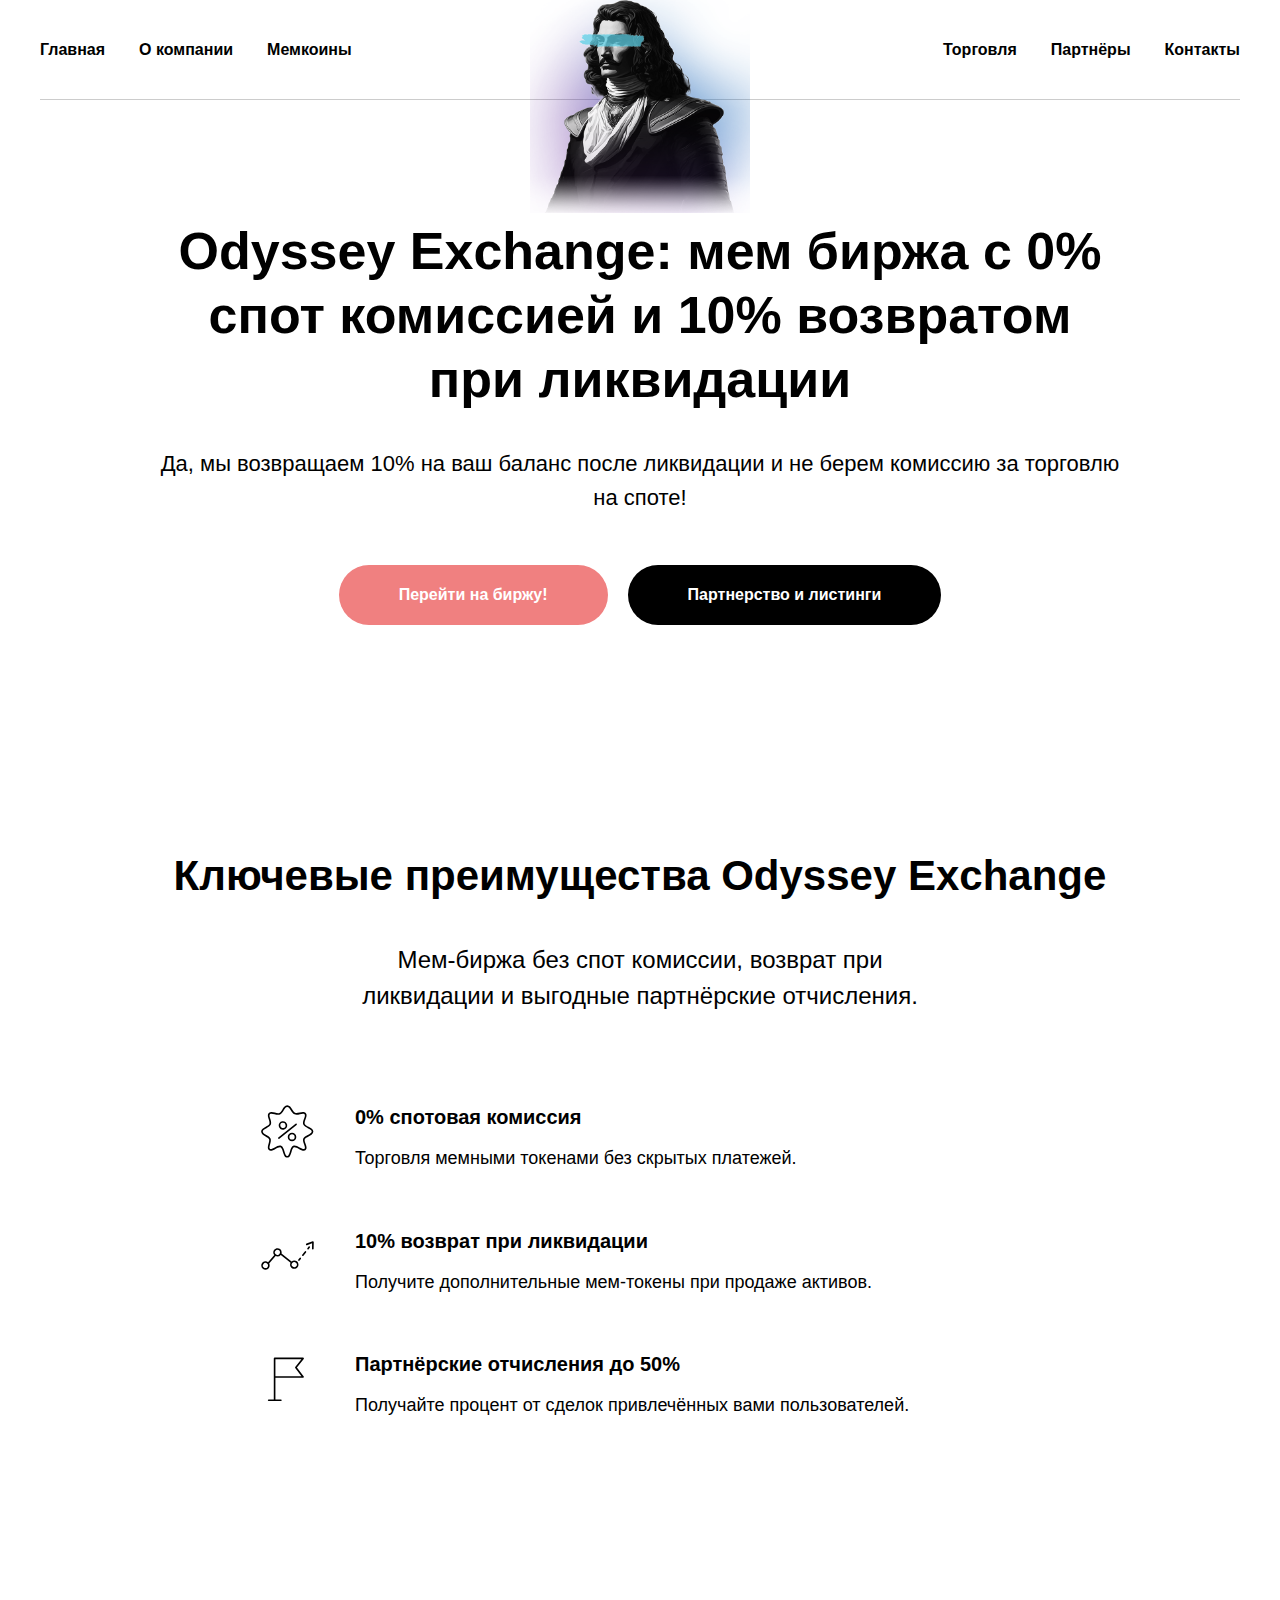
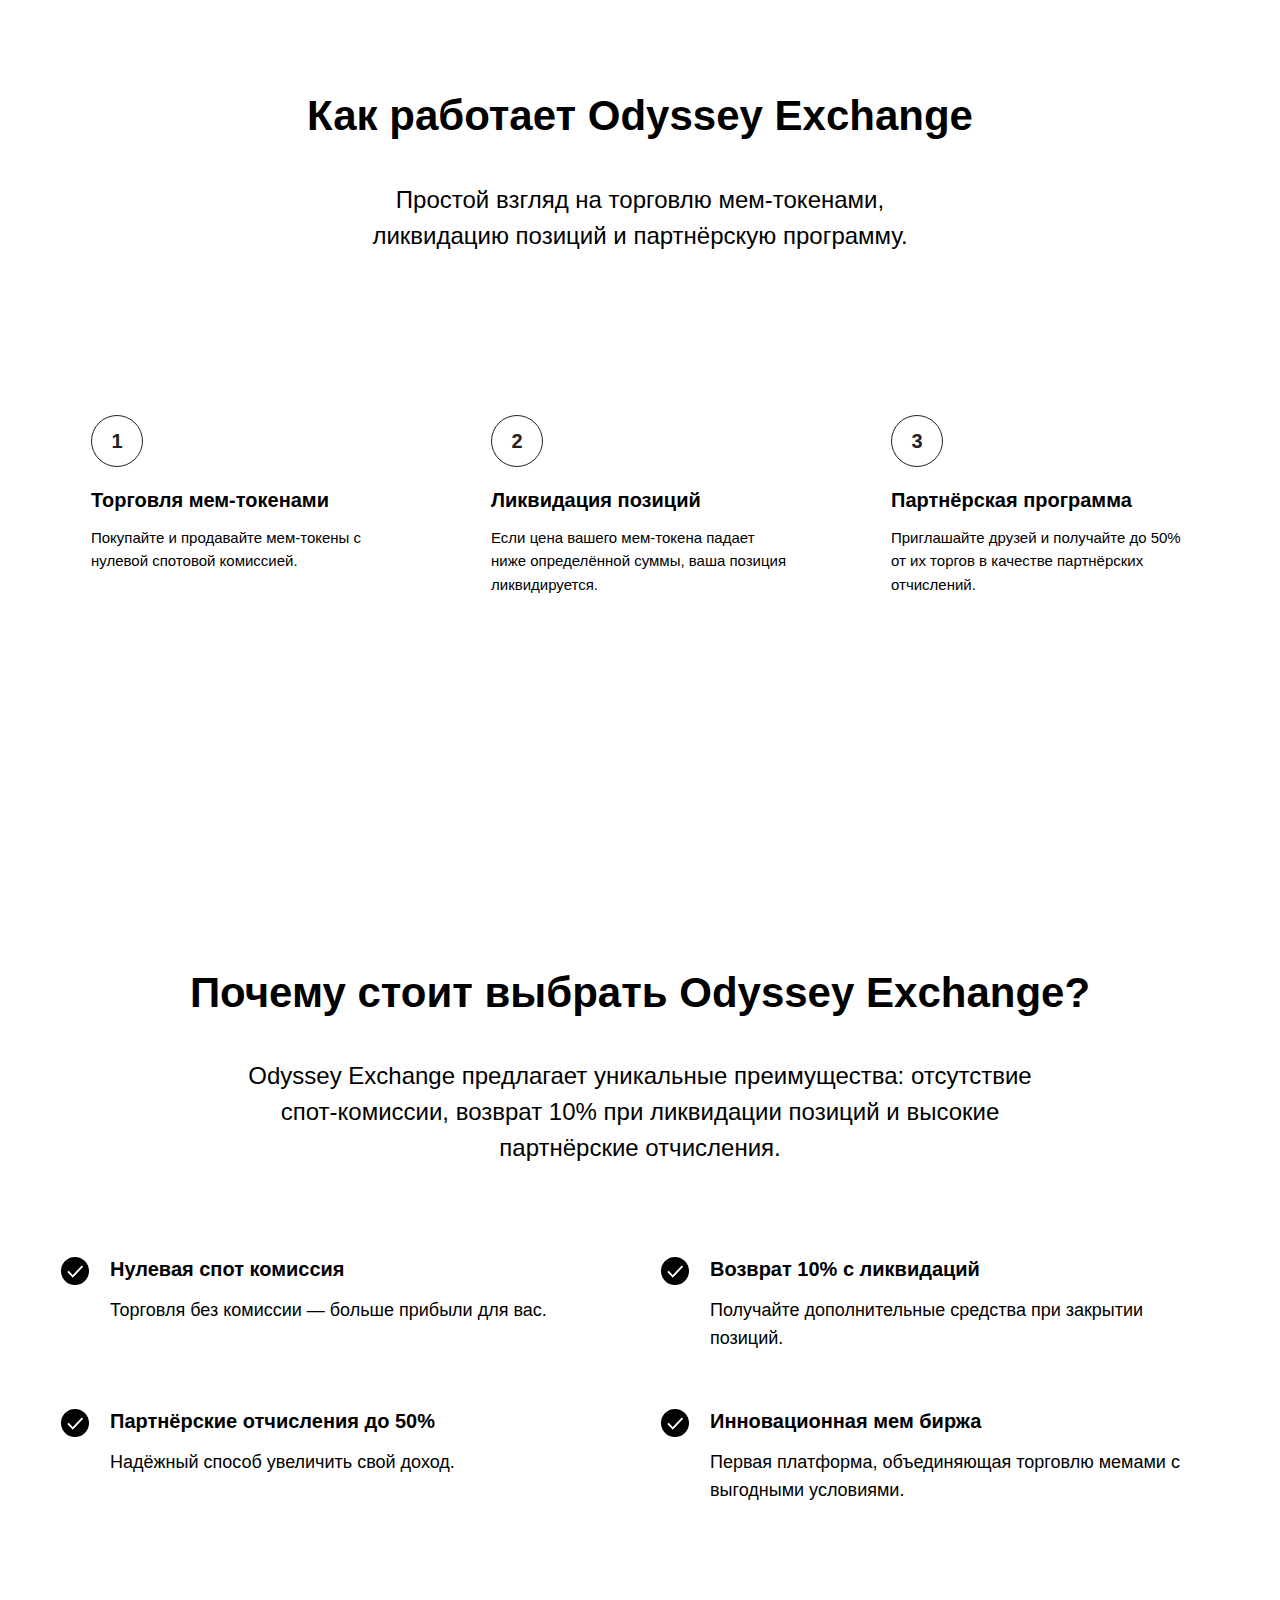
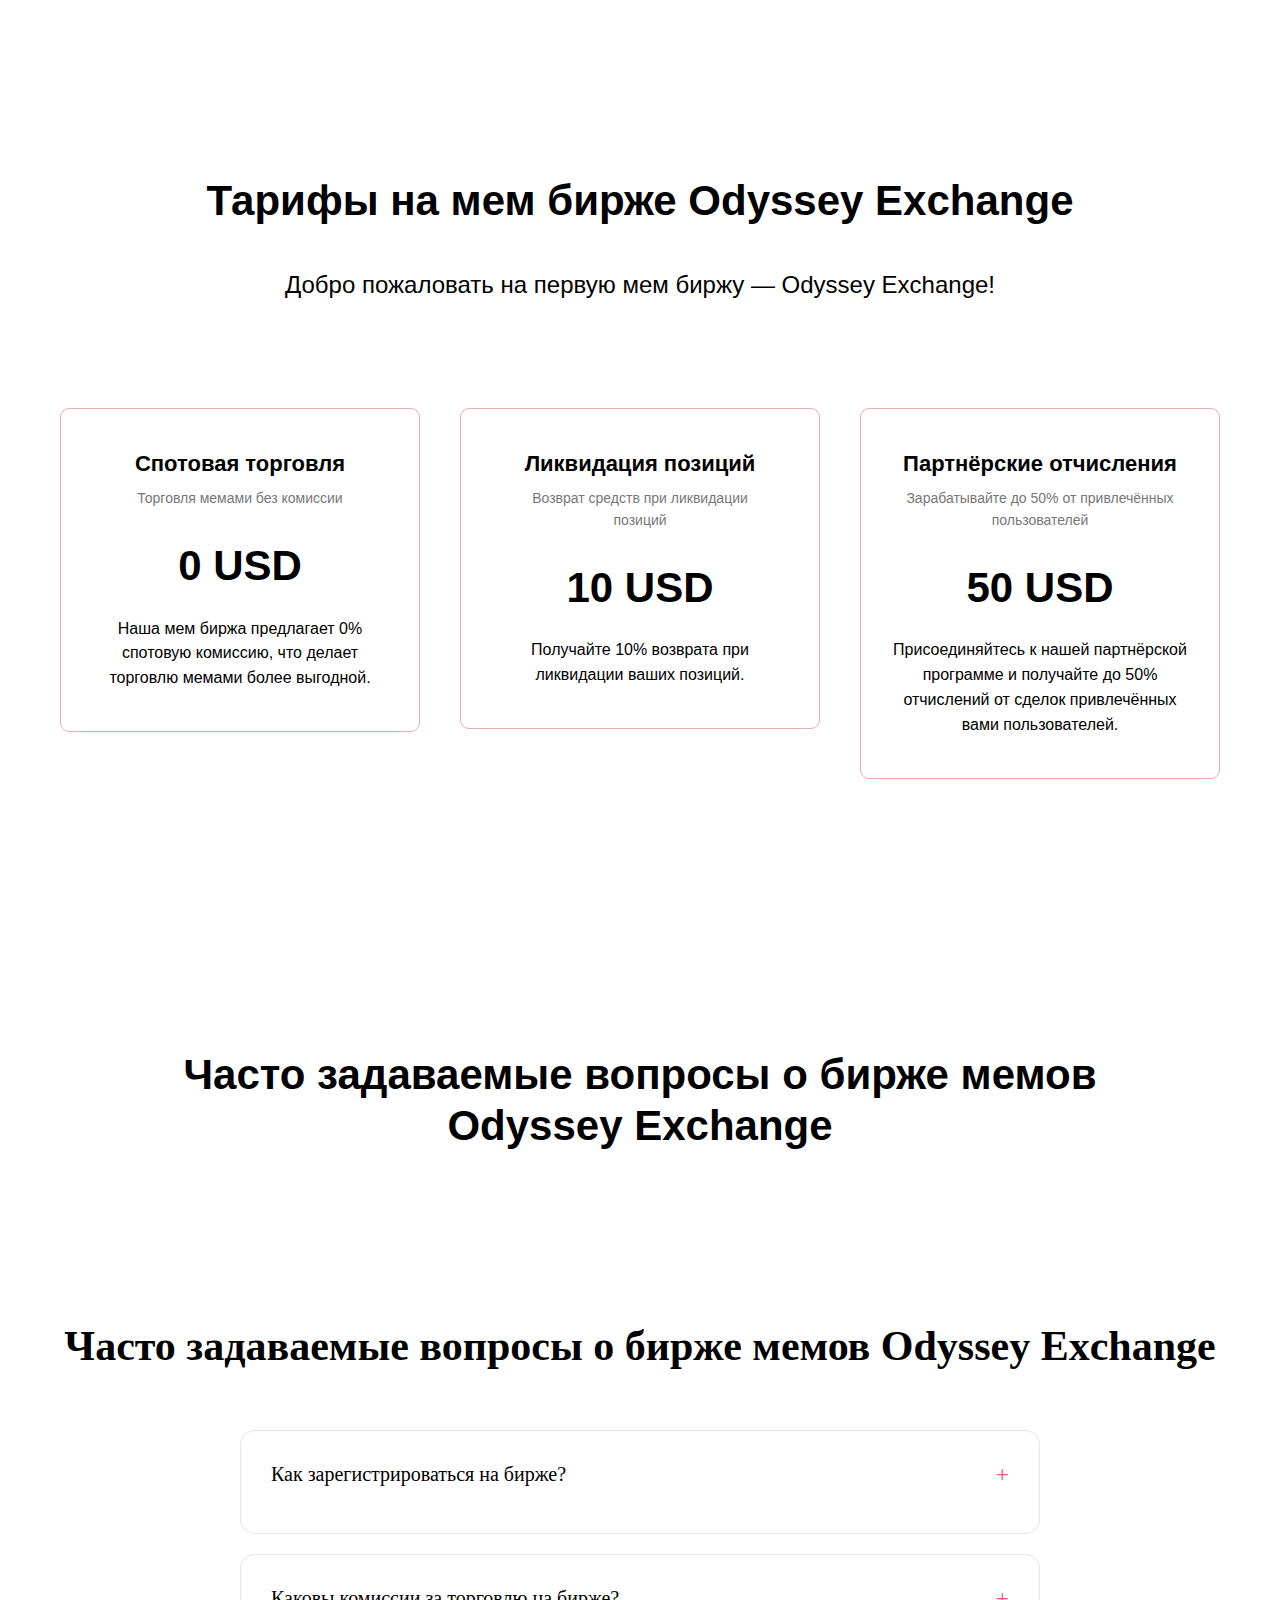
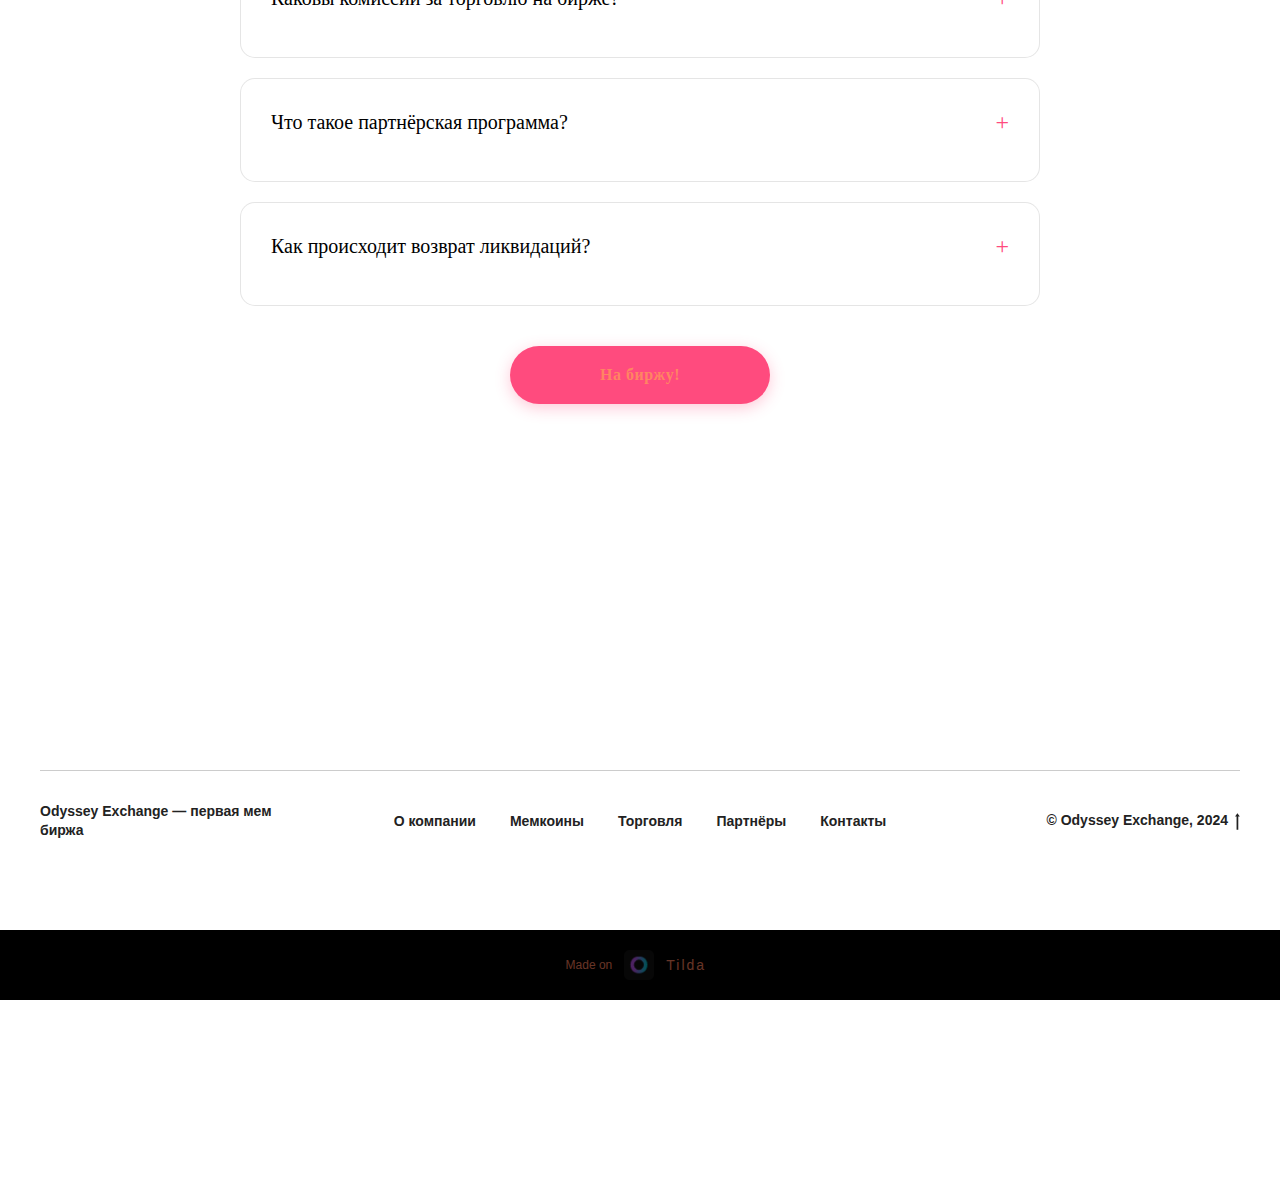
==== commit e0f58f24: "Update index.html structure and dependencies" ====
--- a/index.html
+++ b/index.html
@@ -4,7 +4,7 @@
     <meta charset="utf-8" />
     <meta http-equiv="Content-Type" content="text/html; charset=utf-8" />
     <meta name="viewport" content="width=device-width, initial-scale=1.0" />
-    <link rel="icon" type="image/png" href="images/favicon.png">
+    <link rel="icon" type="image/png" href="/images/favicon.png">
     <!-- Базовые мета-теги -->
     <meta name="robots" content="index, follow">
     <meta name="language" content="Russian">
@@ -130,32 +130,30 @@
     <meta http-equiv="Content-Security-Policy" content="upgrade-insecure-requests">
 
     <!-- Assets -->
-    <meta http-equiv="x-dns-prefetch-control" content="on">
-    <link rel="dns-prefetch" href="https://ws.tildacdn.com">
-    <link rel="shortcut icon" href="images/tildafavicon.ico" type="image/x-icon" />
+    <link rel="shortcut icon" href="/images/favicon.png" type="image/png" />
     
     <!-- CSS -->
-    <link rel="stylesheet" href="css/tilda-grid-3.0.min.css" type="text/css" media="all" onerror="this.loaderr='y';"/>
-    <link rel="stylesheet" href="css/tilda-blocks-page61067949.min.css?t=1736511829" type="text/css" media="all" onerror="this.loaderr='y';" />
-    <link rel="stylesheet" href="css/tilda-cards-1.0.min.css" type="text/css" media="all" onerror="this.loaderr='y';" />
-    <link rel="stylesheet" href="css/fonts-tildasans.css" type="text/css" media="all" onerror="this.loaderr='y';" />
-    <link rel="stylesheet" href="css/custom-faq.css">
+    <link rel="stylesheet" href="/css/tilda-grid-3.0.min.css" type="text/css" media="all" onerror="this.loaderr='y';"/>
+    <link rel="stylesheet" href="/css/tilda-blocks-page61067949.min.css?t=1736511829" type="text/css" media="all" onerror="this.loaderr='y';" />
+    <link rel="stylesheet" href="/css/tilda-cards-1.0.min.css" type="text/css" media="all" onerror="this.loaderr='y';" />
+    <link rel="stylesheet" href="/css/fonts-tildasans.css" type="text/css" media="all" onerror="this.loaderr='y';" />
+    <link rel="stylesheet" href="/css/custom-faq.css">
     
     <!-- JavaScript -->
-    <script src="js/jquery-1.10.2.min.js" onerror="this.loaderr='y';"></script>
-    <script src="js/tilda-scripts-3.0.min.js" onerror="this.loaderr='y';"></script>
-    <script src="js/tilda-blocks-page61067949.min.js?t=1736511829" onerror="this.loaderr='y';"></script>
-    <script src="js/lazyload-1.3.min.js" async charset="utf-8"></script>
-    <script src="js/tilda-animation-2.0.min.js" charset="utf-8" async onerror="this.loaderr='y';"></script>
-    <script src="js/tilda-menu-1.0.min.js" charset="utf-8" async onerror="this.loaderr='y';"></script>
-    <script src="js/tilda-zero-1.1.min.js" charset="utf-8" async onerror="this.loaderr='y';"></script>
+    <script src="/js/jquery-1.10.2.min.js" onerror="this.loaderr='y';"></script>
+    <script src="/js/tilda-scripts-3.0.min.js" onerror="this.loaderr='y';"></script>
+    <script src="/js/tilda-blocks-page61067949.min.js?t=1736511829" onerror="this.loaderr='y';"></script>
+    <script src="/js/lazyload-1.3.min.js" async charset="utf-8"></script>
+    <script src="/js/tilda-animation-2.0.min.js" charset="utf-8" async onerror="this.loaderr='y';"></script>
+    <script src="/js/tilda-menu-1.0.min.js" charset="utf-8" async onerror="this.loaderr='y';"></script>
+    <script src="/js/tilda-zero-1.1.min.js" charset="utf-8" async onerror="this.loaderr='y';"></script>
     <script src="https://neo.tildacdn.com/js/tilda-fallback-1.0.min.js" async charset="utf-8"></script>
     <!-- Яндекс.Турбо -->
     <link rel="alternate" type="application/rss+xml" title="RSS" href="https://odyssey-exchange.ru/turbo.xml"/>
 </head>
 
 <body class="t-body" style="margin:0;"> <!--allrecords--> <div id="allrecords" data-tilda-export="yes" class="t-records" data-hook="blocks-collection-content-node" data-tilda-project-id="11776011" data-tilda-page-id="61067949" data-tilda-formskey="628ec1bbc24cb8c171eb792e11776011" data-tilda-cookie="no" data-tilda-lazy="yes" data-tilda-root-zone="one"> <div id="rec848725539" class="r t-rec" style="background-color:#ffffff; " data-animationappear="off" data-record-type="454" data-bg-color="#ffffff"> <!-- T454 --> <div id="nav848725539marker"></div> <div class="tmenu-mobile"> <div class="tmenu-mobile__container"> <div class="tmenu-mobile__burgerlogo"> <a href="https://ody.lol"> <img
-src="images/tild3333-6138-4434-b730-666432323037__ody-35.png"
+src="/images/tild3333-6138-4434-b730-666432323037__ody-35.png"
 class="tmenu-mobile__imglogo"
 imgfield="img"
 style="max-width: 220px; width: 220px;"
@@ -165,7 +163,7 @@
 aria-expanded="false"> <span style="background-color:#000000;"></span> <span style="background-color:#000000;"></span> <span style="background-color:#000000;"></span> <span style="background-color:#000000;"></span> </button> <script>function t_menuburger_init(recid) {var rec=document.querySelector('#rec' + recid);if(!rec) return;var burger=rec.querySelector('.t-menuburger');if(!burger) return;var isSecondStyle=burger.classList.contains('t-menuburger_second');if(isSecondStyle&&!window.isMobile&&!('ontouchend' in document)) {burger.addEventListener('mouseenter',function() {if(burger.classList.contains('t-menuburger-opened')) return;burger.classList.remove('t-menuburger-unhovered');burger.classList.add('t-menuburger-hovered');});burger.addEventListener('mouseleave',function() {if(burger.classList.contains('t-menuburger-opened')) return;burger.classList.remove('t-menuburger-hovered');burger.classList.add('t-menuburger-unhovered');setTimeout(function() {burger.classList.remove('t-menuburger-unhovered');},300);});}
 burger.addEventListener('click',function() {if(!burger.closest('.tmenu-mobile')&&!burger.closest('.t450__burger_container')&&!burger.closest('.t466__container')&&!burger.closest('.t204__burger')&&!burger.closest('.t199__js__menu-toggler')) {burger.classList.toggle('t-menuburger-opened');burger.classList.remove('t-menuburger-unhovered');}});var menu=rec.querySelector('[data-menu="yes"]');if(!menu) return;var menuLinks=menu.querySelectorAll('.t-menu__link-item');var submenuClassList=['t978__menu-link_hook','t978__tm-link','t966__tm-link','t794__tm-link','t-menusub__target-link'];Array.prototype.forEach.call(menuLinks,function(link) {link.addEventListener('click',function() {var isSubmenuHook=submenuClassList.some(function(submenuClass) {return link.classList.contains(submenuClass);});if(isSubmenuHook) return;burger.classList.remove('t-menuburger-opened');});});menu.addEventListener('clickedAnchorInTooltipMenu',function() {burger.classList.remove('t-menuburger-opened');});}
 t_onReady(function() {t_onFuncLoad('t_menuburger_init',function(){t_menuburger_init('848725539');});});</script> <style>.t-menuburger{position:relative;flex-shrink:0;width:28px;height:20px;padding:0;border:none;background-color:transparent;outline:none;-webkit-transform:rotate(0deg);transform:rotate(0deg);transition:transform .5s ease-in-out;cursor:pointer;z-index:999;}.t-menuburger span{display:block;position:absolute;width:100%;opacity:1;left:0;-webkit-transform:rotate(0deg);transform:rotate(0deg);transition:.25s ease-in-out;height:3px;background-color:#000;}.t-menuburger span:nth-child(1){top:0px;}.t-menuburger span:nth-child(2),.t-menuburger span:nth-child(3){top:8px;}.t-menuburger span:nth-child(4){top:16px;}.t-menuburger__big{width:42px;height:32px;}.t-menuburger__big span{height:5px;}.t-menuburger__big span:nth-child(2),.t-menuburger__big span:nth-child(3){top:13px;}.t-menuburger__big span:nth-child(4){top:26px;}.t-menuburger__small{width:22px;height:14px;}.t-menuburger__small span{height:2px;}.t-menuburger__small span:nth-child(2),.t-menuburger__small span:nth-child(3){top:6px;}.t-menuburger__small span:nth-child(4){top:12px;}.t-menuburger_fourth{height:12px;}.t-menuburger_fourth.t-menuburger__small{height:8px;}.t-menuburger_fourth.t-menuburger__big{height:18px;}.t-menuburger_fourth span:nth-child(2),.t-menuburger_fourth span:nth-child(3){top:4px;opacity:0;}.t-menuburger_fourth span:nth-child(4){top:8px;}.t-menuburger_fourth.t-menuburger__small span:nth-child(2),.t-menuburger_fourth.t-menuburger__small span:nth-child(3){top:3px;}.t-menuburger_fourth.t-menuburger__small span:nth-child(4){top:6px;}.t-menuburger_fourth.t-menuburger__small span:nth-child(2),.t-menuburger_fourth.t-menuburger__small span:nth-child(3){top:3px;}.t-menuburger_fourth.t-menuburger__small span:nth-child(4){top:6px;}.t-menuburger_fourth.t-menuburger__big span:nth-child(2),.t-menuburger_fourth.t-menuburger__big span:nth-child(3){top:6px;}.t-menuburger_fourth.t-menuburger__big span:nth-child(4){top:12px;}@media (hover),(min-width:0\0){.t-menuburger_fourth:not(.t-menuburger-opened):hover span:nth-child(1){transform:translateY(1px);}.t-menuburger_fourth:not(.t-menuburger-opened):hover span:nth-child(4){transform:translateY(-1px);}.t-menuburger_fourth.t-menuburger__big:not(.t-menuburger-opened):hover span:nth-child(1){transform:translateY(3px);}.t-menuburger_fourth.t-menuburger__big:not(.t-menuburger-opened):hover span:nth-child(4){transform:translateY(-3px);}}.t-menuburger_fourth.t-menuburger-opened span:nth-child(1),.t-menuburger_fourth.t-menuburger-opened span:nth-child(4){top:4px;}.t-menuburger_fourth.t-menuburger-opened span:nth-child(2),.t-menuburger_fourth.t-menuburger-opened span:nth-child(3){opacity:1;}@keyframes t-menuburger-anim{0%{width:80%;left:20%;right:0;}50%{width:100%;left:0;right:0;}100%{width:80%;left:0;right:20%;}}@keyframes t-menuburger-anim2{0%{width:80%;left:0;}50%{width:100%;right:0;left:0;}100%{width:80%;left:20%;right:0;}}</style> </div> </div> <style>.tmenu-mobile{background-color:#111;display:none;width:100%;top:0;z-index:990;}.tmenu-mobile_positionfixed{position:fixed;}.tmenu-mobile__text{color:#fff;}.tmenu-mobile__container{min-height:64px;padding:20px;position:relative;box-sizing:border-box;display:-webkit-flex;display:-ms-flexbox;display:flex;-webkit-align-items:center;-ms-flex-align:center;align-items:center;-webkit-justify-content:space-between;-ms-flex-pack:justify;justify-content:space-between;}.tmenu-mobile__list{display:block;}.tmenu-mobile__burgerlogo{display:inline-block;font-size:24px;font-weight:400;white-space:nowrap;vertical-align:middle;}.tmenu-mobile__imglogo{height:auto;display:block;max-width:300px!important;box-sizing:border-box;padding:0;margin:0 auto;}@media screen and (max-width:980px){.tmenu-mobile__menucontent_hidden{display:none;height:100%;}.tmenu-mobile{display:block;}}@media screen and (max-width:980px){#rec848725539 .tmenu-mobile{background-color:#ffffff;}#rec848725539 .t-menuburger{-webkit-order:1;-ms-flex-order:1;order:1;}}</style> <style> #rec848725539 .tmenu-mobile__burgerlogo a{color:#000000;}</style> <style> #rec848725539 .tmenu-mobile__burgerlogo__title{color:#000000;}</style> <div id="nav848725539" class="t454 t454__positionstatic tmenu-mobile__menucontent_hidden" style="background-color: rgba(255,255,255,1); height:100px; " data-bgcolor-hex="#ffffff" data-bgcolor-rgba="rgba(255,255,255,1)" data-navmarker="nav848725539marker" data-appearoffset="" data-bgopacity-two="" data-menushadow="" data-menushadow-css="" data-bgopacity="1" data-menu="yes"> <div class="t454__maincontainer " style="height:100px;"> <div class="t454__logowrapper"> <div class="t454__logowrapper2"> <div style="display: block;"> <a href="https://ody.lol"> <img class="t454__imglogo t454__imglogomobile"
-src="images/tild3333-6138-4434-b730-666432323037__ody-35.png"
+src="/images/tild3333-6138-4434-b730-666432323037__ody-35.png"
 imgfield="img"
 style="max-width: 220px; width: 220px;"
 alt="Odyssey Exchange"> </a> </div> </div> </div> <div class="t454__leftwrapper" style=" padding-right:160px; text-align: left;"> <nav class="t454__leftmenuwrapper"> <ul role="list" class="t454__list t-menu__list"> <li class="t454__list_item"
@@ -195,15 +193,15 @@
 field="bdescr">
 Мем-биржа без спот комиссии, возврат при ликвидации и выгодные партнёрские отчисления.
 </div> </div> </div> <style>.t-section__descr {max-width:560px;}#rec848725542 .t-section__title {margin-bottom:40px;}#rec848725542 .t-section__descr {margin-bottom:90px;}@media screen and (max-width:960px) {#rec848725542 .t-section__title {margin-bottom:20px;}#rec848725542 .t-section__descr {margin-bottom:45px;}}</style> <style> #rec848725542 .t-section__descr{max-width:560px;}</style> <ul role="list" class="t508__container t-container"> <li class="t-col t-col_8 t-prefix_2 t-item t-list__item "> <div class="t-cell t-valign_top"> <div class="t508__bgimg t-bgimg"
-imgfield="li_img__7317094526320" data-original="images/lib__icons__tilda__discount_percent_benefit_offer.svg" data-color="#F08080"
-style=" background-image: url('images/lib__icons__tilda__discount_percent_benefit_offer.svg');"
-itemscope itemtype="http://schema.org/ImageObject"> <meta itemprop="image" content="images/lib__icons__tilda__discount_percent_benefit_offer.svg"> </div> </div> <div class="t508__textwrapper t-cell t-valign_top"> <div class="t-name t-name_md t508__bottommargin" field="li_title__7317094526320">0% спотовая комиссия</div> <div class="t508__descr t-descr t-descr_sm" field="li_descr__7317094526320">Торговля мемными токенами без скрытых платежей.</div> </div> </li> <li class="t-col t-col_8 t-prefix_2 t-item t-list__item "> <div class="t-cell t-valign_top"> <div class="t508__bgimg t-bgimg"
-imgfield="li_img__7317094526321" data-original="images/lib__icons__tilda__progress_improvemnt_increase.svg" data-color="#F08080"
-style=" background-image: url('images/lib__icons__tilda__progress_improvemnt_increase.svg');"
-itemscope itemtype="http://schema.org/ImageObject"> <meta itemprop="image" content="images/lib__icons__tilda__progress_improvemnt_increase.svg"> </div> </div> <div class="t508__textwrapper t-cell t-valign_top"> <div class="t-name t-name_md t508__bottommargin" field="li_title__7317094526321">10% возврат при ликвидации</div> <div class="t508__descr t-descr t-descr_sm" field="li_descr__7317094526321">Получите дополнительные мем-токены при продаже активов.</div> </div> </li> <li class="t-col t-col_8 t-prefix_2 t-item t-list__item "> <div class="t-cell t-valign_top"> <div class="t508__bgimg t-bgimg"
-imgfield="li_img__7317094526322" data-original="images/lib__tildaicon__37373331-3938-4130-b663-326562383532__cafe_flag.svg" data-color="#F08080"
-style=" background-image: url('images/lib__tildaicon__37373331-3938-4130-b663-326562383532__cafe_flag.svg');"
-itemscope itemtype="http://schema.org/ImageObject"> <meta itemprop="image" content="images/lib__tildaicon__37373331-3938-4130-b663-326562383532__cafe_flag.svg"> </div> </div> <div class="t508__textwrapper t-cell t-valign_top"> <div class="t-name t-name_md t508__bottommargin" field="li_title__7317094526322">Партнёрские отчисления до 50%</div> <div class="t508__descr t-descr t-descr_sm" field="li_descr__7317094526322">Получайте процент от сделок привлечённых вами пользователей.</div> </div> </li> </ul> </div> <script>t_onReady(function() {t_onFuncLoad('t__paintIcons',function() {t__paintIcons('848725542','.t508__img, .t508__bgimg');});});</script> </div> <div id="rec848725544" class="r t-rec t-rec_pt_135 t-rec_pt-res-480_90 t-rec_pb_135 t-rec_pb-res-480_90" style="padding-top:135px;padding-bottom:135px;background-color:#fff; " data-animationappear="off" data-record-type="948" data-bg-color="#fff"> <!-- t948 --> <div class="t948"> <div class="t-section__container t-container t-container_flex"> <div class="t-col t-col_12 "> <div
+imgfield="li_img__7317094526320" data-original="/images/lib__icons__tilda__discount_percent_benefit_offer.svg" data-color="#F08080"
+style=" background-image: url('/images/lib__icons__tilda__discount_percent_benefit_offer.svg');"
+itemscope itemtype="http://schema.org/ImageObject"> <meta itemprop="image" content="/images/lib__icons__tilda__discount_percent_benefit_offer.svg"> </div> </div> <div class="t508__textwrapper t-cell t-valign_top"> <div class="t-name t-name_md t508__bottommargin" field="li_title__7317094526320">0% спотовая комиссия</div> <div class="t508__descr t-descr t-descr_sm" field="li_descr__7317094526320">Торговля мемными токенами без скрытых платежей.</div> </div> </li> <li class="t-col t-col_8 t-prefix_2 t-item t-list__item "> <div class="t-cell t-valign_top"> <div class="t508__bgimg t-bgimg"
+imgfield="li_img__7317094526321" data-original="/images/lib__icons__tilda__progress_improvemnt_increase.svg" data-color="#F08080"
+style=" background-image: url('/images/lib__icons__tilda__progress_improvemnt_increase.svg');"
+itemscope itemtype="http://schema.org/ImageObject"> <meta itemprop="image" content="/images/lib__icons__tilda__progress_improvemnt_increase.svg"> </div> </div> <div class="t508__textwrapper t-cell t-valign_top"> <div class="t-name t-name_md t508__bottommargin" field="li_title__7317094526321">10% возврат при ликвидации</div> <div class="t508__descr t-descr t-descr_sm" field="li_descr__7317094526321">Получите дополнительные мем-токены при продаже активов.</div> </div> </li> <li class="t-col t-col_8 t-prefix_2 t-item t-list__item "> <div class="t-cell t-valign_top"> <div class="t508__bgimg t-bgimg"
+imgfield="li_img__7317094526322" data-original="/images/lib__tildaicon__37373331-3938-4130-b663-326562383532__cafe_flag.svg" data-color="#F08080"
+style=" background-image: url('/images/lib__tildaicon__37373331-3938-4130-b663-326562383532__cafe_flag.svg');"
+itemscope itemtype="http://schema.org/ImageObject"> <meta itemprop="image" content="/images/lib__tildaicon__37373331-3938-4130-b663-326562383532__cafe_flag.svg"> </div> </div> <div class="t508__textwrapper t-cell t-valign_top"> <div class="t-name t-name_md t508__bottommargin" field="li_title__7317094526322">Партнёрские отчисления до 50%</div> <div class="t508__descr t-descr t-descr_sm" field="li_descr__7317094526322">Получайте процент от сделок привлечённых вами пользователей.</div> </div> </li> </ul> </div> <script>t_onReady(function() {t_onFuncLoad('t__paintIcons',function() {t__paintIcons('848725542','.t508__img, .t508__bgimg');});});</script> </div> <div id="rec848725544" class="r t-rec t-rec_pt_135 t-rec_pt-res-480_90 t-rec_pb_135 t-rec_pb-res-480_90" style="padding-top:135px;padding-bottom:135px;background-color:#fff; " data-animationappear="off" data-record-type="948" data-bg-color="#fff"> <!-- t948 --> <div class="t948"> <div class="t-section__container t-container t-container_flex"> <div class="t-col t-col_12 "> <div
 class="t-section__title t-title t-title_xs t-align_center t-margin_auto"
 field="btitle">
 Как работает Odyssey Exchange
@@ -220,18 +218,18 @@
 field="bdescr">
 Odyssey Exchange предлагает уникальные преимущества: отсутствие спот-комиссии, возврат 10% при ликвидации позиций и высокие партнёрские отчисления.
 </div> </div> </div> <style>.t-section__descr {max-width:560px;}#rec848725545 .t-section__title {margin-bottom:40px;}#rec848725545 .t-section__descr {margin-bottom:90px;}@media screen and (max-width:960px) {#rec848725545 .t-section__title {margin-bottom:20px;}#rec848725545 .t-section__descr {margin-bottom:45px;}}</style> <style> #rec848725545 .t-section__descr{max-width:844px;}</style> <ul role="list" class="t820__container t-container"> <li class="t-col t-col_6 t820__col_first t-item t-list__item"> <div class="t-cell t-valign_top"> <div class="t820__bgimg t-bgimg"
-imgfield="li_img__6497369133600" data-original="images/lib__icons__bullets__check5.svg" data-color="#F08080"
-style="width: 30px; height: 30px; background-image: url('images/lib__icons__bullets__check5.svg');"
-itemscope itemtype="http://schema.org/ImageObject"> <meta itemprop="image" content="images/lib__icons__bullets__check5.svg"> </div> </div> <div class="t820__textwrapper t-cell t-valign_top"> <div class="t-name t-name_md t820__bottommargin" field="li_title__6497369133600">Нулевая спот комиссия</div> <div class="t-descr t-descr_sm" field="li_descr__6497369133600">Торговля без комиссии — больше прибыли для вас.</div> </div> </li> <li class="t-col t-col_6 t-item t-list__item"> <div class="t-cell t-valign_top"> <div class="t820__bgimg t-bgimg"
-imgfield="li_img__6497369133601" data-original="images/lib__icons__bullets__check5.svg" data-color="#F08080"
-style="width: 30px; height: 30px; background-image: url('images/lib__icons__bullets__check5.svg');"
-itemscope itemtype="http://schema.org/ImageObject"> <meta itemprop="image" content="images/lib__icons__bullets__check5.svg"> </div> </div> <div class="t820__textwrapper t-cell t-valign_top"> <div class="t-name t-name_md t820__bottommargin" field="li_title__6497369133601">Возврат 10% с ликвидаций</div> <div class="t-descr t-descr_sm" field="li_descr__6497369133601">Получайте дополнительные средства при закрытии позиций.</div> </div> </li> <li class="t-col t-col_6 t-item t-list__item"> <div class="t-cell t-valign_top"> <div class="t820__bgimg t-bgimg"
-imgfield="li_img__6497369133602" data-original="images/lib__icons__bullets__check5.svg" data-color="#F08080"
-style="width: 30px; height: 30px; background-image: url('images/lib__icons__bullets__check5.svg');"
-itemscope itemtype="http://schema.org/ImageObject"> <meta itemprop="image" content="images/lib__icons__bullets__check5.svg"> </div> </div> <div class="t820__textwrapper t-cell t-valign_top"> <div class="t-name t-name_md t820__bottommargin" field="li_title__6497369133602">Партнёрские отчисления до 50%</div> <div class="t-descr t-descr_sm" field="li_descr__6497369133602">Надёжный способ увеличить свой доход.</div> </div> </li> <li class="t-col t-col_6 t-item t-list__item"> <div class="t-cell t-valign_top"> <div class="t820__bgimg t-bgimg"
-imgfield="li_img__6497369133603" data-original="images/lib__icons__bullets__check5.svg" data-color="#F08080"
-style="width: 30px; height: 30px; background-image: url('images/lib__icons__bullets__check5.svg');"
-itemscope itemtype="http://schema.org/ImageObject"> <meta itemprop="image" content="images/lib__icons__bullets__check5.svg"> </div> </div> <div class="t820__textwrapper t-cell t-valign_top"> <div class="t-name t-name_md t820__bottommargin" field="li_title__6497369133603">Инновационная мем биржа</div> <div class="t-descr t-descr_sm" field="li_descr__6497369133603">Первая платформа, объединяющая торговлю мемами с выгодными условиями.</div> </div> </li> </ul> </div> <script>t_onReady(function() {t_onFuncLoad('t__paintIcons',function() {t__paintIcons('848725545','.t820__img, .t820__bgimg');});});</script> </div> <div id="rec848725547" class="r t-rec t-rec_pt_135 t-rec_pt-res-480_90 t-rec_pb_135 t-rec_pb-res-480_90" style="padding-top:135px;padding-bottom:135px;background-color:#fff; " data-animationappear="off" data-record-type="1069" data-bg-color="#fff"> <!-- t1069 --> <div class="t1069" data-display-changed="true"> <div class="t-section__container t-container t-container_flex"> <div class="t-col t-col_12 "> <div
+imgfield="li_img__6497369133600" data-original="/images/lib__icons__bullets__check5.svg" data-color="#F08080"
+style="width: 30px; height: 30px; background-image: url('/images/lib__icons__bullets__check5.svg');"
+itemscope itemtype="http://schema.org/ImageObject"> <meta itemprop="image" content="/images/lib__icons__bullets__check5.svg"> </div> </div> <div class="t820__textwrapper t-cell t-valign_top"> <div class="t-name t-name_md t820__bottommargin" field="li_title__6497369133600">Нулевая спот комиссия</div> <div class="t-descr t-descr_sm" field="li_descr__6497369133600">Торговля без комиссии — больше прибыли для вас.</div> </div> </li> <li class="t-col t-col_6 t-item t-list__item"> <div class="t-cell t-valign_top"> <div class="t820__bgimg t-bgimg"
+imgfield="li_img__6497369133601" data-original="/images/lib__icons__bullets__check5.svg" data-color="#F08080"
+style="width: 30px; height: 30px; background-image: url('/images/lib__icons__bullets__check5.svg');"
+itemscope itemtype="http://schema.org/ImageObject"> <meta itemprop="image" content="/images/lib__icons__bullets__check5.svg"> </div> </div> <div class="t820__textwrapper t-cell t-valign_top"> <div class="t-name t-name_md t820__bottommargin" field="li_title__6497369133601">Возврат 10% с ликвидаций</div> <div class="t-descr t-descr_sm" field="li_descr__6497369133601">Получайте дополнительные средства при закрытии позиций.</div> </div> </li> <li class="t-col t-col_6 t-item t-list__item"> <div class="t-cell t-valign_top"> <div class="t820__bgimg t-bgimg"
+imgfield="li_img__6497369133602" data-original="/images/lib__icons__bullets__check5.svg" data-color="#F08080"
+style="width: 30px; height: 30px; background-image: url('/images/lib__icons__bullets__check5.svg');"
+itemscope itemtype="http://schema.org/ImageObject"> <meta itemprop="image" content="/images/lib__icons__bullets__check5.svg"> </div> </div> <div class="t820__textwrapper t-cell t-valign_top"> <div class="t-name t-name_md t820__bottommargin" field="li_title__6497369133602">Партнёрские отчисления до 50%</div> <div class="t-descr t-descr_sm" field="li_descr__6497369133602">Надёжный способ увеличить свой доход.</div> </div> </li> <li class="t-col t-col_6 t-item t-list__item"> <div class="t-cell t-valign_top"> <div class="t820__bgimg t-bgimg"
+imgfield="li_img__6497369133603" data-original="/images/lib__icons__bullets__check5.svg" data-color="#F08080"
+style="width: 30px; height: 30px; background-image: url('/images/lib__icons__bullets__check5.svg');"
+itemscope itemtype="http://schema.org/ImageObject"> <meta itemprop="image" content="/images/lib__icons__bullets__check5.svg"> </div> </div> <div class="t820__textwrapper t-cell t-valign_top"> <div class="t-name t-name_md t820__bottommargin" field="li_title__6497369133603">Инновационная мем биржа</div> <div class="t-descr t-descr_sm" field="li_descr__6497369133603">Первая платформа, объединяющая торговлю мемами с выгодными условиями.</div> </div> </li> </ul> </div> <script>t_onReady(function() {t_onFuncLoad('t__paintIcons',function() {t__paintIcons('848725545','.t820__img, .t820__bgimg');});});</script> </div> <div id="rec848725547" class="r t-rec t-rec_pt_135 t-rec_pt-res-480_90 t-rec_pb_135 t-rec_pb-res-480_90" style="padding-top:135px;padding-bottom:135px;background-color:#fff; " data-animationappear="off" data-record-type="1069" data-bg-color="#fff"> <!-- t1069 --> <div class="t1069" data-display-changed="true"> <div class="t-section__container t-container t-container_flex"> <div class="t-col t-col_12 "> <div
 class="t-section__title t-title t-title_xs t-align_center t-margin_auto"
 field="btitle">
 Тарифы на мем бирже Odyssey Exchange
@@ -335,7 +333,7 @@
 </div> </div> <div class="t389__col"> <div class="t389__scroll t-align_right"> <a class="t389__typo t-name t-name_xs t389_scrolltop" href="javascript:t389_scrollToTop();">
 © Odyssey Exchange, 2024
 <span class="t389__icon"> <svg role="presentation" width="5" height="17" viewBox="0 0 6 20"> <path fill="#222" d="M5.78 3.85L3.12.28c-.14-.14-.3-.14-.43 0L.03 3.85c-.14.13-.08.27.13.27h1.72V20h2.06V4.12h1.72c.15 0 .22-.07.19-.17a.26.26 0 00-.07-.1z" fill-rule="evenodd"/> </svg> </span> </a> </div> </div> </div> </div> </div> </div> <!--/allrecords--> <!-- Tilda copyright. Don't remove this line --><div class="t-tildalabel " id="tildacopy" data-tilda-sign="11776011#61067949"><a href="https://tilda.cc/" class="t-tildalabel__link"><div class="t-tildalabel__wrapper"><div class="t-tildalabel__txtleft">Made on </div><div class="t-tildalabel__wrapimg"><img
-src="images/tildacopy.png"
+src="/images/favicon.png"
 class="t-tildalabel__img"
 fetchpriority="low"
 alt=""></div><div class="t-tildalabel__txtright">Tilda</div></div></a></div> <!-- Stat --> <script type="text/javascript">if(!window.mainTracker) {window.mainTracker='tilda';}
